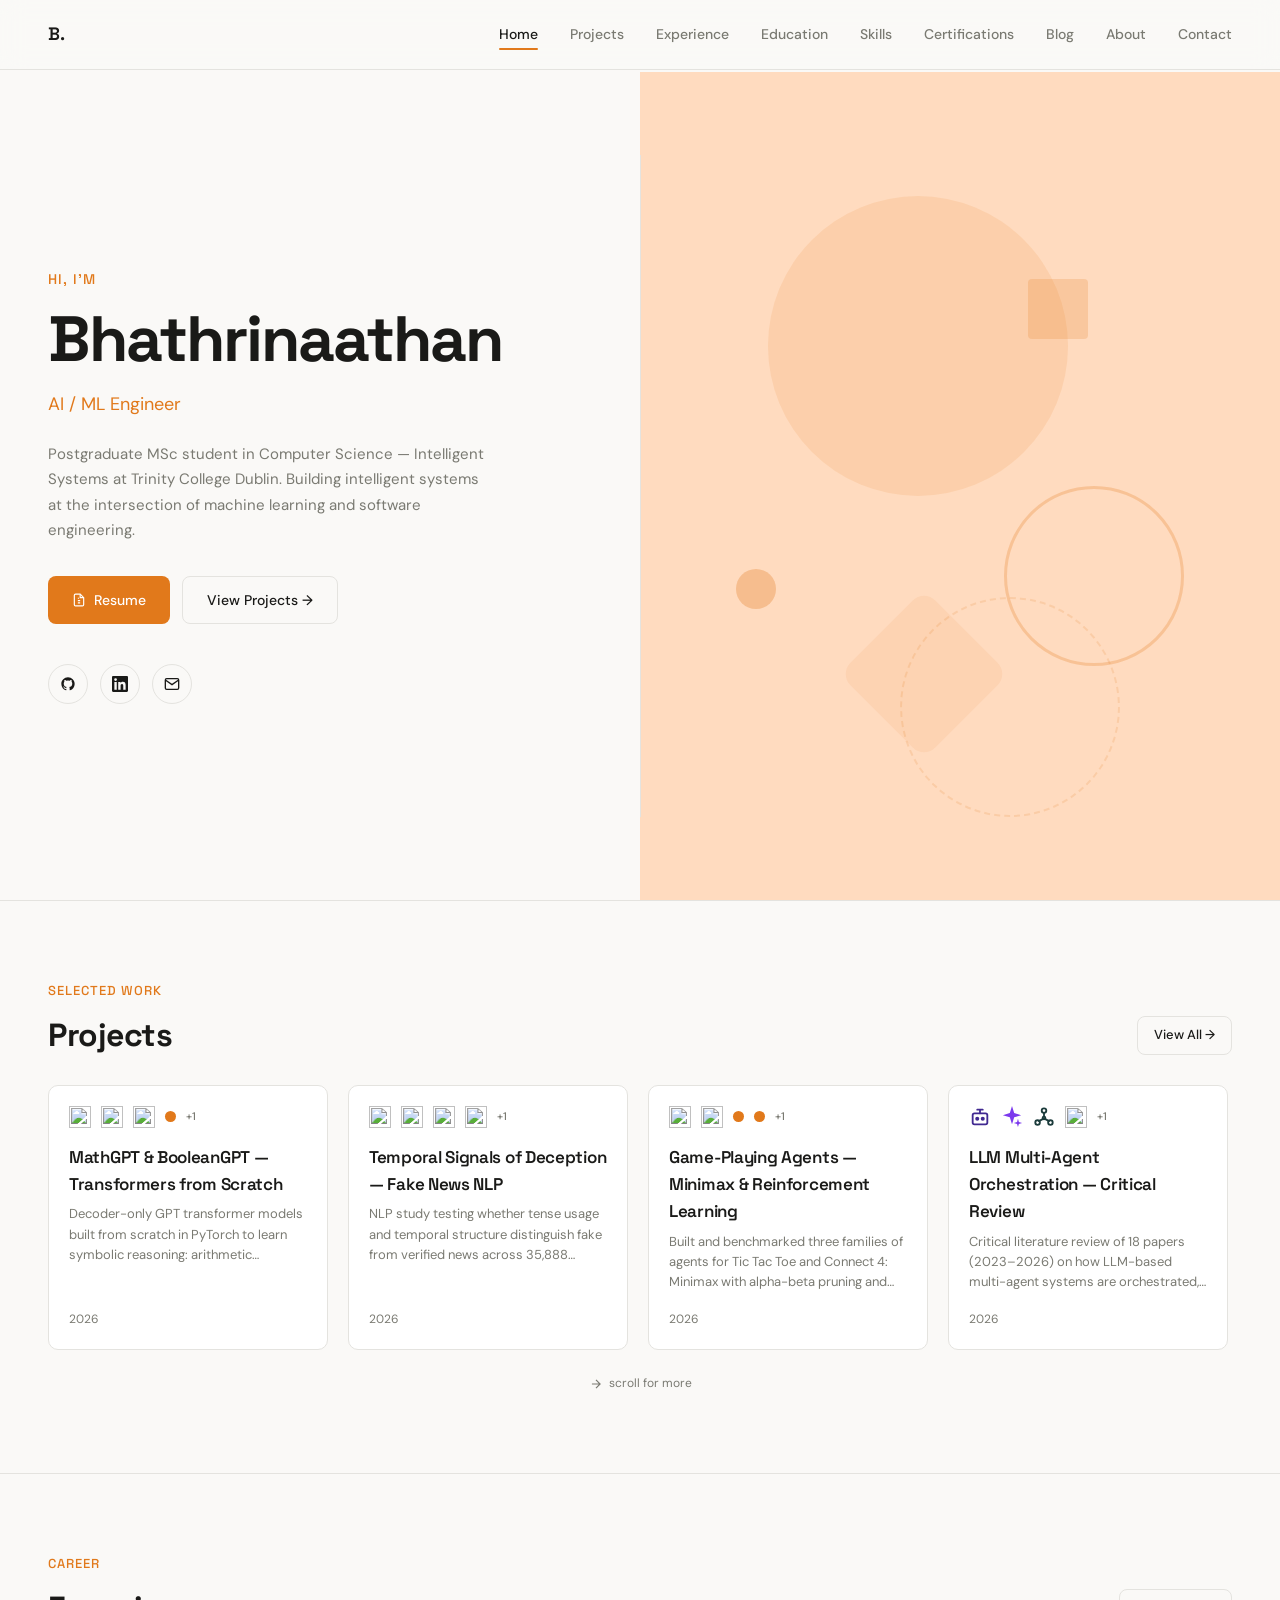
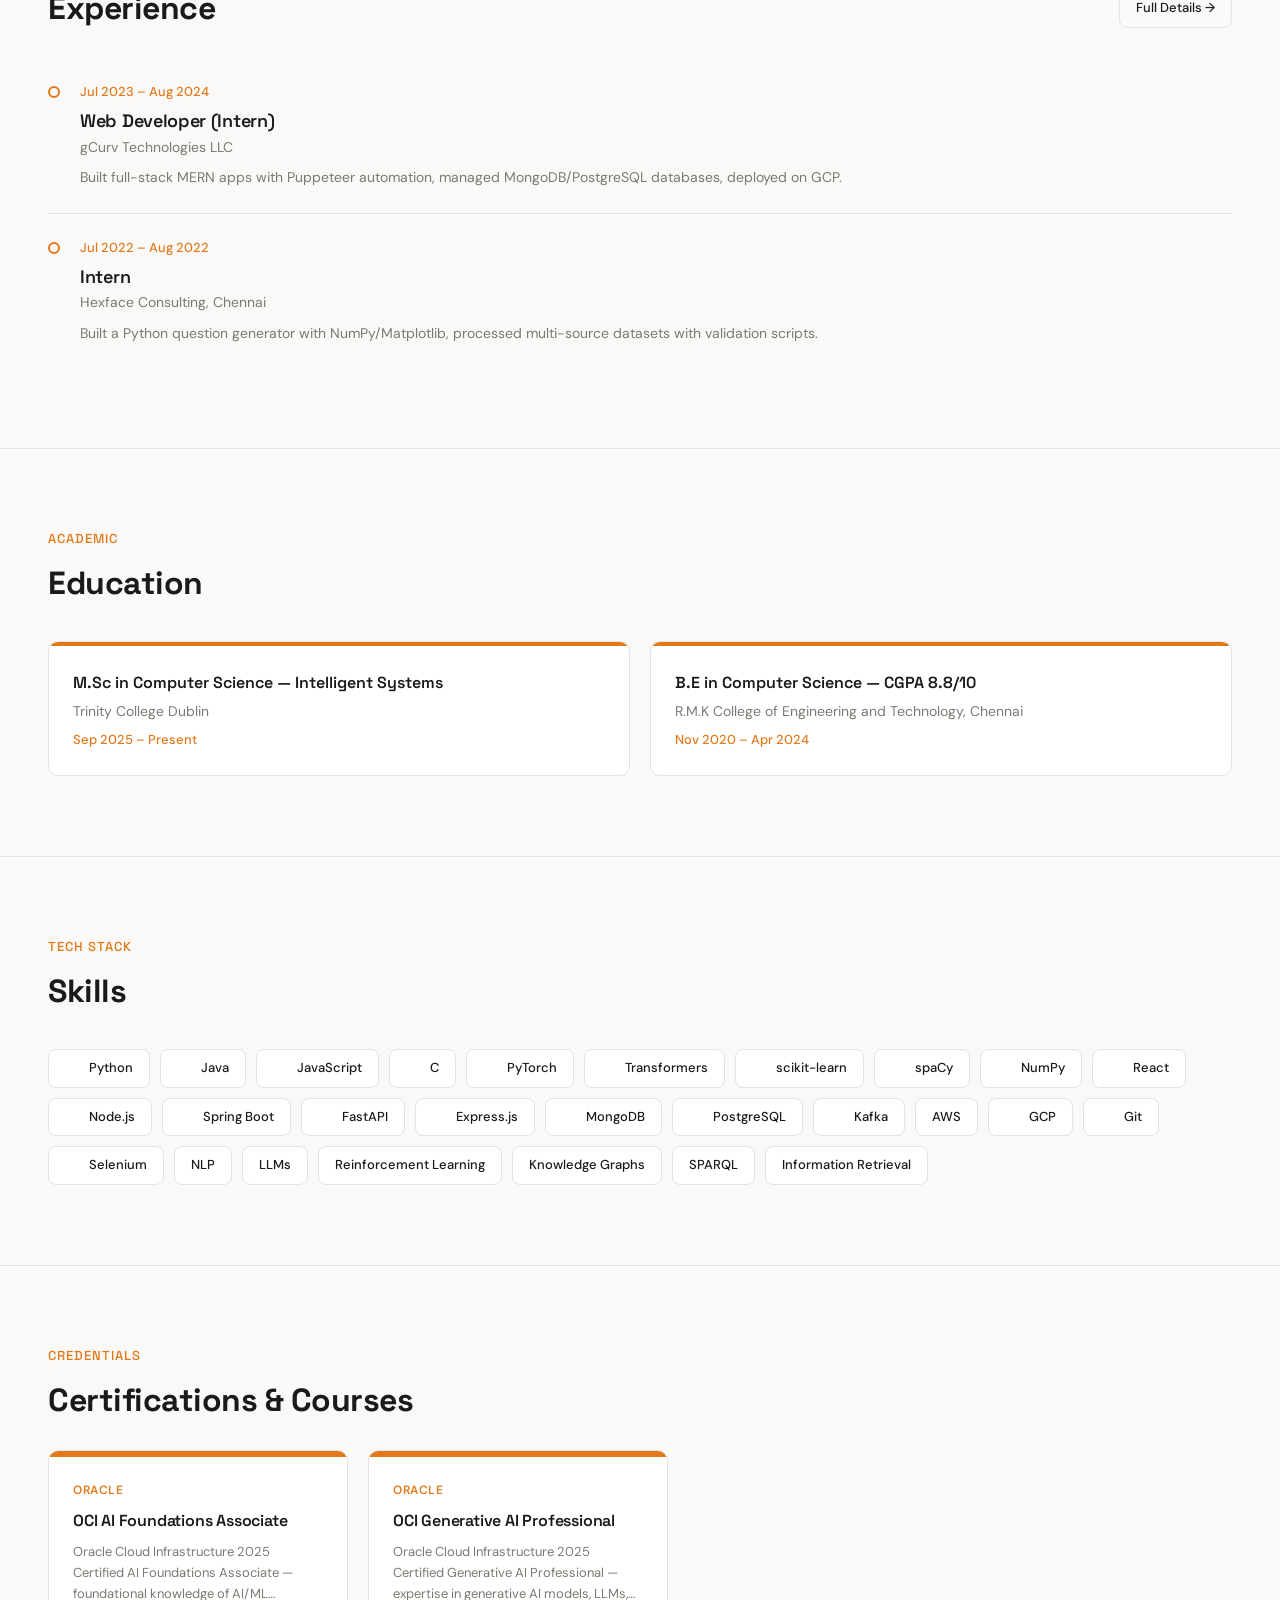
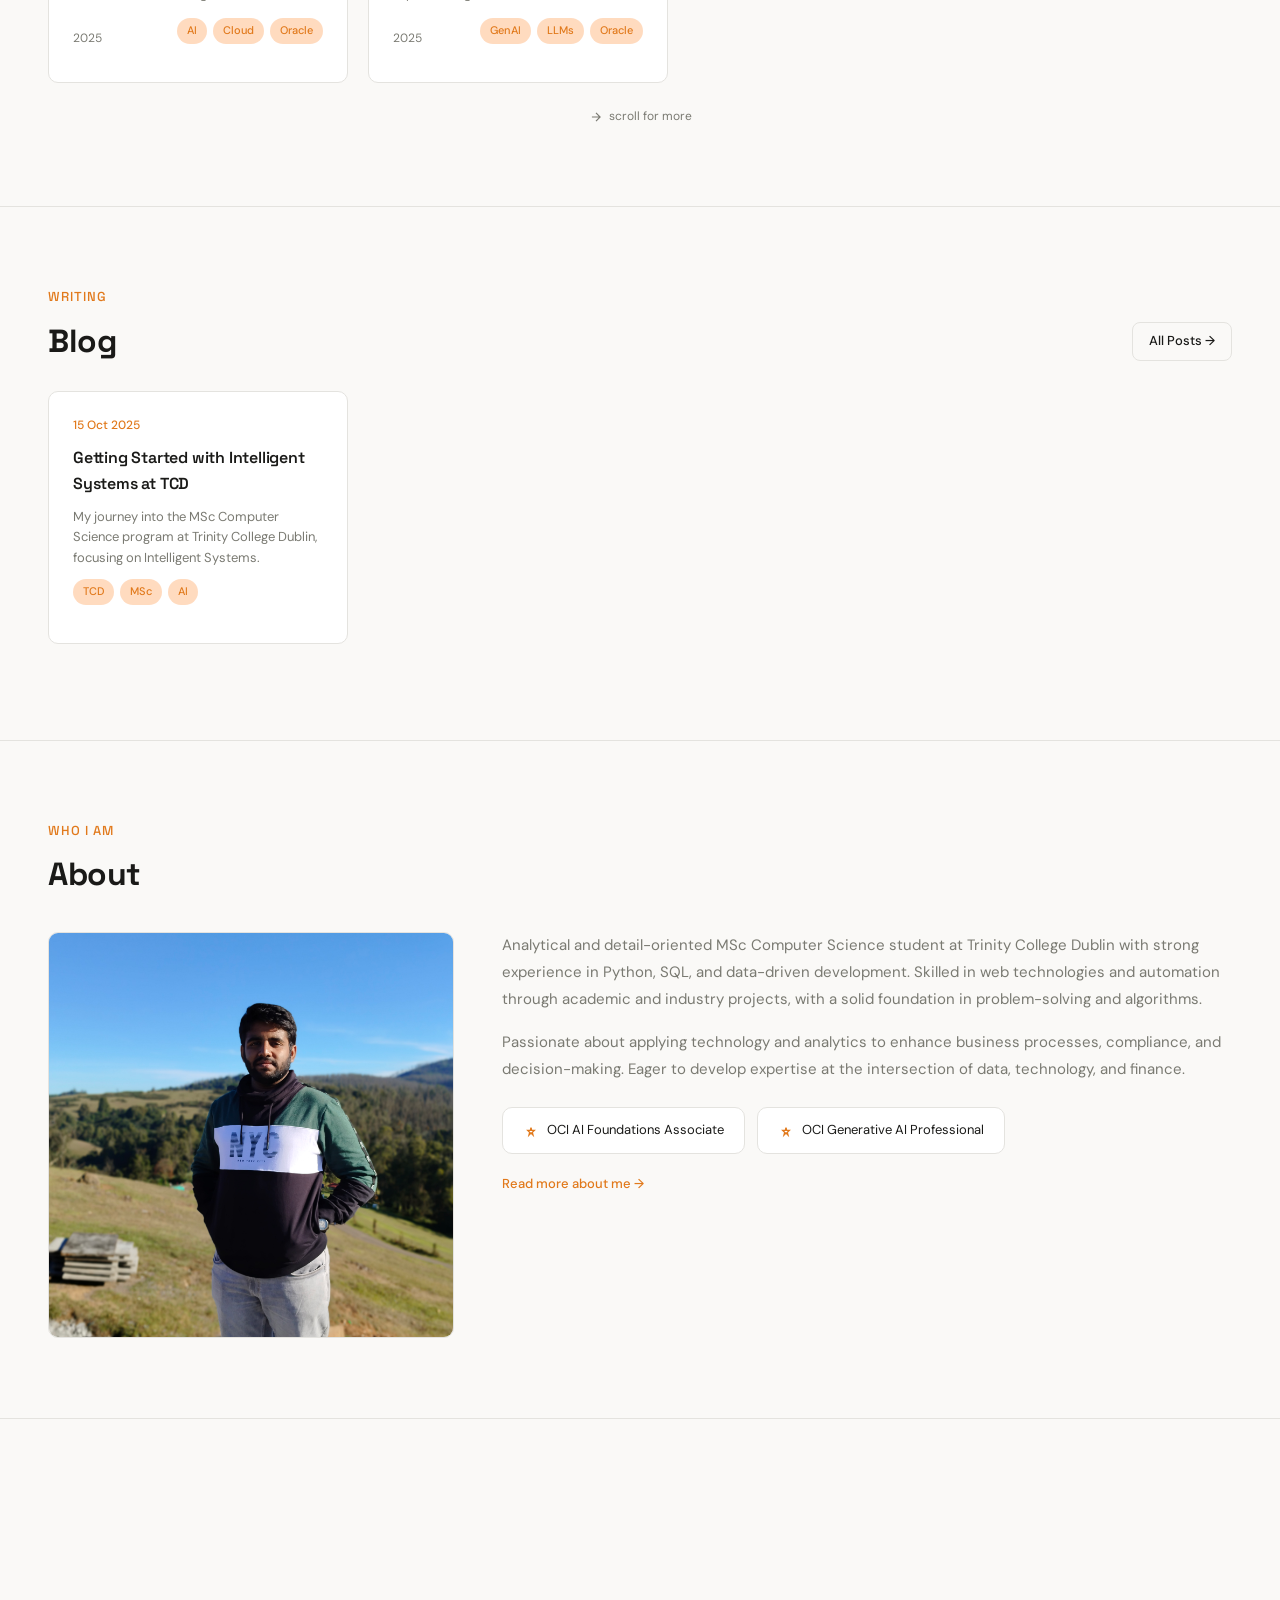
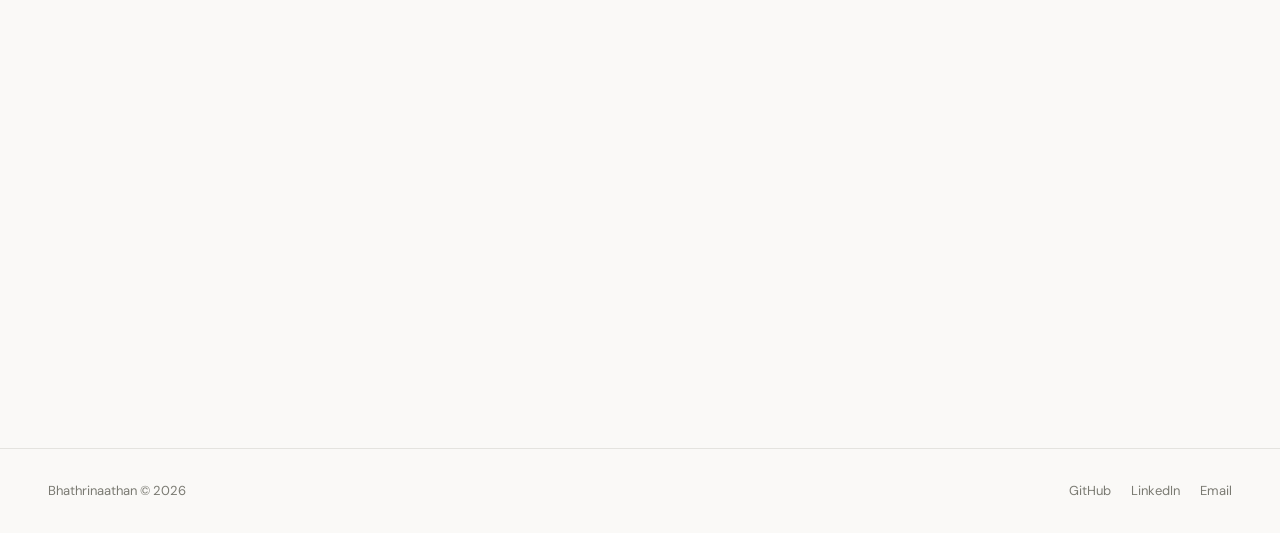
==== index.html @ cbe31a9e "Updated MailID" ====
<!DOCTYPE html>
<html lang="en">
<head>
<meta charset="UTF-8">
<meta name="viewport" content="width=device-width, initial-scale=1.0">
<title>Bhathrinaathan — Portfolio</title>
<meta name="description" content="Bhathrinaathan Muthuramalingam — MSc Computer Science (Intelligent Systems) at Trinity College Dublin. AI Engineer, Software Developer, and AI Enthusiast.">
<meta property="og:title" content="Bhathrinaathan — Portfolio">
<meta property="og:description" content="Bhathrinaathan Muthuramalingam — MSc Computer Science (Intelligent Systems) at Trinity College Dublin. AI Engineer, Software Developer, and AI Enthusiast.">
<meta property="og:type" content="website">
<meta name="twitter:card" content="summary">
<link rel="icon" type="image/svg+xml" href="data:image/svg+xml,%3Csvg xmlns='http://www.w3.org/2000/svg' viewBox='0 0 32 32'%3E%3Crect width='32' height='32' rx='8' fill='%23E89849'/%3E%3Ctext x='16' y='22' text-anchor='middle' font-family='system-ui,sans-serif' font-size='20' font-weight='700' fill='white'%3EB%3C/text%3E%3C/svg%3E">
<link rel="stylesheet" href="styles.css">
<script src="tech-icons.js"></script>
<style>
/* ── Hero split ── */
.hero {
  display: grid;
  grid-template-columns: 1fr 1fr;
  min-height: 100vh;
  padding-top: 72px;
}
.hero-left {
  display: flex; flex-direction: column; justify-content: center;
  padding: 80px 60px 80px 48px;
}
.hero-greeting {
  font-family: var(--font-heading);
  font-size: 14px; font-weight: 500;
  color: var(--accent); letter-spacing: 1px;
  text-transform: uppercase; margin-bottom: 16px;
}
.hero-name {
  font-family: var(--font-heading);
  font-size: clamp(48px, 5vw, 72px);
  font-weight: 700; line-height: 1.05;
  letter-spacing: -2px; color: var(--text);
  margin-bottom: 16px;
}
.hero-tagline-wrap {
  height: 28px; overflow: hidden; position: relative;
  margin-bottom: 24px;
}
.hero-tagline {
  font-size: 18px; font-weight: 400; color: var(--accent);
  position: absolute; left: 0;
  opacity: 0; transform: translateY(12px);
  transition: opacity 0.5s, transform 0.5s;
}
.hero-tagline.active {
  opacity: 1; transform: translateY(0);
}
.hero-tagline.exit {
  opacity: 0; transform: translateY(-12px);
}
.hero-bio {
  font-size: 15px; color: var(--text-muted); line-height: 1.7;
  max-width: 440px; margin-bottom: 32px;
}
.hero-buttons { display: flex; gap: 12px; }
.hero-social {
  display: flex; gap: 12px; margin-top: 40px;
}
.hero-social a {
  width: 40px; height: 40px; border-radius: 50%;
  border: 1.5px solid var(--border);
  display: flex; align-items: center; justify-content: center;
  transition: all 0.2s;
}
.hero-social a:hover {
  border-color: var(--accent); background: var(--accent-light);
}
.hero-social svg { width: 16px; height: 16px; }

/* ── Geometric illustration ── */
.hero-right {
  background: var(--accent-light);
  position: relative; overflow: hidden;
  display: flex; align-items: center; justify-content: center;
}
.geo-canvas {
  width: 100%; height: 100%; position: absolute; inset: 0;
}
.geo-shape {
  position: absolute; border-radius: 50%;
  opacity: 0.5;
  animation: float 8s ease-in-out infinite;
}
.geo-shape:nth-child(1) {
  width: 300px; height: 300px;
  background: var(--accent);
  opacity: 0.12; top: 15%; left: 20%;
  animation-delay: 0s;
}
.geo-shape:nth-child(2) {
  width: 180px; height: 180px;
  border: 3px solid var(--accent);
  background: none; opacity: 0.25;
  top: 50%; right: 15%;
  animation-delay: -2s;
}
.geo-shape:nth-child(3) {
  width: 120px; height: 120px;
  background: var(--accent);
  opacity: 0.08; bottom: 20%; left: 35%;
  border-radius: 16px;
  transform: rotate(45deg);
  animation-delay: -4s;
}
.geo-shape:nth-child(4) {
  width: 60px; height: 60px;
  background: var(--accent);
  opacity: 0.2; top: 25%; right: 30%;
  border-radius: 4px;
  animation-delay: -1s;
}
.geo-shape:nth-child(5) {
  width: 220px; height: 220px;
  border: 2px dashed var(--accent);
  background: none; opacity: 0.15;
  bottom: 10%; right: 25%;
  animation-delay: -3s;
}
.geo-shape:nth-child(6) {
  width: 40px; height: 40px;
  background: var(--accent);
  opacity: 0.3; top: 60%; left: 15%;
  border-radius: 50%;
  animation-delay: -5s;
}
@keyframes float {
  0%, 100% { transform: translateY(0) rotate(0deg); }
  50% { transform: translateY(-20px) rotate(5deg); }
}

/* ── Divider line between hero sections ── */
.hero-right::before {
  content: ''; position: absolute; left: 0; top: 10%; bottom: 10%;
  width: 1px; background: var(--border);
}

/* ── Projects section ── */
.projects-section { border-top: 1px solid var(--border); }
.projects-header {
  display: flex; justify-content: space-between; align-items: center;
  margin-bottom: 24px;
}
.scroll-hint {
  font-size: 12px; color: var(--text-muted);
  display: flex; align-items: center; gap: 6px;
}

/* ── Experience list ── */
.exp-list { display: flex; flex-direction: column; gap: 0; }
.exp-item {
  display: flex; gap: 20px; padding: 24px 0;
  border-bottom: 1px solid var(--border);
  position: relative;
}
.exp-item:last-child { border-bottom: none; }
.exp-dot {
  width: 12px; height: 12px; border-radius: 50%;
  border: 2.5px solid var(--accent); background: var(--bg);
  flex-shrink: 0; margin-top: 4px;
}
.exp-content { flex: 1; }
.exp-date { font-size: 13px; color: var(--accent); font-weight: 500; margin-bottom: 4px; }
.exp-role { font-family: var(--font-heading); font-size: 18px; font-weight: 600; letter-spacing: -0.3px; }
.exp-company { font-size: 14px; color: var(--text-muted); margin-bottom: 8px; }
.exp-summary { font-size: 14px; color: var(--text-muted); line-height: 1.6; }

/* ── Education cards ── */
.edu-cards { display: grid; grid-template-columns: repeat(auto-fit, minmax(300px, 1fr)); gap: 20px; }
.edu-card {
  background: var(--bg-card); border: 1px solid var(--border);
  border-radius: var(--radius); overflow: hidden;
  transition: transform 0.25s, box-shadow 0.25s;
}
.edu-card:hover {
  transform: translateY(-3px);
  box-shadow: 0 8px 24px rgba(0,0,0,0.05);
}
.edu-card-accent { height: 4px; background: var(--accent); }
.edu-card-body { padding: 24px; }
.edu-card-degree { font-family: var(--font-heading); font-size: 16px; font-weight: 600; margin-bottom: 4px; }
.edu-card-school { font-size: 14px; color: var(--text-muted); margin-bottom: 8px; }
.edu-card-date { font-size: 13px; color: var(--accent); font-weight: 500; }

/* ── Blog cards ── */
.blog-card {
  min-width: 300px; max-width: 300px;
  background: var(--bg-card);
  border: 1px solid var(--border);
  border-radius: var(--radius);
  padding: 24px;
  scroll-snap-align: start;
  transition: transform 0.25s, box-shadow 0.25s;
  display: flex; flex-direction: column; gap: 10px;
  text-decoration: none; color: inherit;
}
.blog-card:hover {
  transform: translateY(-4px);
  box-shadow: 0 12px 32px rgba(0,0,0,0.06);
}
.blog-card-date {
  font-size: 12px; color: var(--accent); font-weight: 500;
}
.blog-card-title {
  font-family: var(--font-heading);
  font-size: 16px; font-weight: 600; letter-spacing: -0.2px;
}
.blog-card-summary {
  font-size: 13px; color: var(--text-muted); line-height: 1.6;
  display: -webkit-box; -webkit-line-clamp: 3; -webkit-box-orient: vertical; overflow: hidden;
}

/* ── Certifications ── */
.cert-card {
  min-width: 300px; max-width: 300px;
  background: var(--bg-card);
  border: 1px solid var(--border);
  border-radius: var(--radius);
  overflow: hidden;
  scroll-snap-align: start;
  transition: transform 0.25s, box-shadow 0.25s;
}
.cert-card:hover {
  transform: translateY(-4px);
  box-shadow: 0 12px 32px rgba(0,0,0,0.06);
}
.cert-card-top {
  height: 6px; background: var(--accent);
}
.cert-card-body { padding: 24px; }
.cert-card-issuer {
  font-size: 12px; font-weight: 600; color: var(--accent);
  text-transform: uppercase; letter-spacing: 0.5px; margin-bottom: 8px;
}
.cert-card-title {
  font-family: var(--font-heading);
  font-size: 16px; font-weight: 600; margin-bottom: 8px;
  letter-spacing: -0.2px;
}
.cert-card-desc {
  font-size: 13px; color: var(--text-muted); line-height: 1.6;
  margin-bottom: 14px;
  display: -webkit-box; -webkit-line-clamp: 3; -webkit-box-orient: vertical; overflow: hidden;
}
.cert-card-footer {
  display: flex; justify-content: space-between; align-items: center;
}
.cert-card-date { font-size: 12px; color: var(--text-muted); }

/* ── Skills section ── */
.skills-section { border-top: 1px solid var(--border); }

@media (max-width: 900px) {
  .hero { grid-template-columns: 1fr; }
  .hero-right { min-height: 300px; }
  .hero-left { padding: 60px 24px; }
}
</style>
</head>
<body>

<!-- Nav -->
<nav class="nav">
  <a href="index.html" class="nav-logo">B.</a>
  <div class="nav-links">
    <a href="#hero" data-section="hero" class="active">Home</a>
    <a href="#projects" data-section="projects">Projects</a>
    <a href="#experience" data-section="experience">Experience</a>
    <a href="#education" data-section="education">Education</a>
    <a href="#skills" data-section="skills">Skills</a>
    <a href="#certifications" data-section="certifications">Certifications</a>
    <a href="#blog" data-section="blog">Blog</a>
    <a href="#about" data-section="about">About</a>
    <a href="#contact" data-section="contact">Contact</a>
  </div>
</nav>

<!-- Hero -->
<section class="hero" id="hero">
  <div class="hero-left">
    <div class="hero-greeting fade-up">Hi, I'm</div>
    <h1 class="hero-name fade-up">Bhathrinaathan</h1>
    <div class="hero-tagline-wrap fade-up">
      <span class="hero-tagline active">AI / ML Engineer</span>
      <span class="hero-tagline">Intelligent Systems Researcher</span>
      <span class="hero-tagline">Full-Stack Developer</span>
      <span class="hero-tagline">MSc Student @ TCD</span>
      <span class="hero-tagline">Code · Coffee · Curiosity</span>
      <span class="hero-tagline">From data to decisions</span>
      <span class="hero-tagline">Building smarter software</span>
    </div>
    <p class="hero-bio fade-up">
      Postgraduate MSc student in Computer Science — Intelligent Systems at Trinity College Dublin.
      Building intelligent systems at the intersection of machine learning and software engineering.
    </p>
    <div class="hero-buttons fade-up">
      <!--  Google Drive resume  -->
      <a href="https://drive.google.com/file/d/1BozSdoSjn7f3iQ7NVJr0wgcJo_wUBNPD/view?usp=sharing" target="_blank" rel="noopener" class="btn btn-primary">
        <svg width="14" height="14" fill="none" stroke="currentColor" stroke-width="2" viewBox="0 0 24 24"><path d="M14 2H6a2 2 0 00-2 2v16a2 2 0 002 2h12a2 2 0 002-2V8z"/><path d="M14 2v6h6"/><path d="M10 13h4M10 17h4M10 9h2"/></svg>
        Resume
      </a>
      <a href="#projects" class="btn btn-secondary" onclick="event.preventDefault();window.scrollTo({top:document.getElementById('projects').offsetTop-80,behavior:'smooth'})">View Projects →</a>
    </div>
    <div class="hero-social fade-up">
      <a href="https://github.com/Bhathrinaathan" target="_blank" aria-label="GitHub"><svg viewBox="0 0 24 24" fill="currentColor"><path d="M12 2C6.477 2 2 6.477 2 12c0 4.42 2.865 8.17 6.839 9.49.5.092.682-.217.682-.482 0-.237-.009-.866-.013-1.7-2.782.604-3.369-1.34-3.369-1.34-.454-1.156-1.11-1.464-1.11-1.464-.908-.62.069-.607.069-.607 1.003.07 1.531 1.03 1.531 1.03.892 1.529 2.341 1.087 2.91.831.092-.646.35-1.086.636-1.337-2.22-.252-4.555-1.11-4.555-4.943 0-1.091.39-1.984 1.029-2.683-.103-.253-.446-1.27.098-2.647 0 0 .84-.269 2.75 1.025A9.578 9.578 0 0112 6.836a9.59 9.59 0 012.504.337c1.909-1.294 2.747-1.025 2.747-1.025.546 1.377.203 2.394.1 2.647.64.699 1.028 1.592 1.028 2.683 0 3.842-2.339 4.687-4.566 4.935.359.309.678.919.678 1.852 0 1.336-.012 2.415-.012 2.743 0 .267.18.578.688.48C19.138 20.167 22 16.418 22 12c0-5.523-4.477-10-10-10z"/></svg></a>
      <a href="https://linkedin.com/in/bhathrinaathan-muthuramalingam" target="_blank" aria-label="LinkedIn"><svg viewBox="0 0 24 24" fill="currentColor"><path d="M20.447 20.452h-3.554v-5.569c0-1.328-.027-3.037-1.852-3.037-1.853 0-2.136 1.445-2.136 2.939v5.667H9.351V9h3.414v1.561h.046c.477-.9 1.637-1.85 3.37-1.85 3.601 0 4.267 2.37 4.267 5.455v6.286zM5.337 7.433a2.062 2.062 0 01-2.063-2.065 2.064 2.064 0 112.063 2.065zm1.782 13.019H3.555V9h3.564v11.452zM22.225 0H1.771C.792 0 0 .774 0 1.729v20.542C0 23.227.792 24 1.771 24h20.451C23.2 24 24 23.227 24 22.271V1.729C24 .774 23.2 0 22.222 0h.003z"/></svg></a>
      <a href="mailto:bhathrinaathan@gmail.com" aria-label="Email"><svg viewBox="0 0 24 24" fill="none" stroke="currentColor" stroke-width="2"><rect x="2" y="4" width="20" height="16" rx="2"/><path d="M22 6l-10 7L2 6"/></svg></a>
    </div>
  </div>
  <div class="hero-right">
    <div class="geo-canvas">
      <div class="geo-shape"></div>
      <div class="geo-shape"></div>
      <div class="geo-shape"></div>
      <div class="geo-shape"></div>
      <div class="geo-shape"></div>
      <div class="geo-shape"></div>
    </div>
  </div>
</section>

<!-- Projects -->
<section class="section projects-section" id="projects">
  <div class="section-label fade-up">Selected Work</div>
  <div class="projects-header">
    <h2 class="section-title fade-up" style="margin-bottom:0">Projects</h2>
    <a href="projects.html" class="btn btn-secondary fade-up" style="font-size:13px;padding:8px 16px">View All →</a>
  </div>
  <div class="projects-scroll fade-up" id="projectsContainer"></div>
  <div class="scroll-hint fade-up" style="margin-top:8px;justify-content:center">
    <svg width="14" height="14" fill="none" stroke="currentColor" stroke-width="2" viewBox="0 0 24 24"><path d="M5 12h14M12 5l7 7-7 7"/></svg>
    scroll for more
  </div>
</section>

<!-- Experience -->
<section class="section" id="experience" style="border-top:1px solid var(--border)">
  <div class="section-label fade-up">Career</div>
  <div class="projects-header">
    <h2 class="section-title fade-up" style="margin-bottom:0">Experience</h2>
    <a href="experience.html" class="btn btn-secondary fade-up" style="font-size:13px;padding:8px 16px">Full Details →</a>
  </div>
  <div class="exp-list fade-up">
    <div class="exp-item">
      <div class="exp-dot"></div>
      <div class="exp-content">
        <div class="exp-date">Jul 2023 – Aug 2024</div>
        <div class="exp-role">Web Developer (Intern)</div>
        <div class="exp-company">gCurv Technologies LLC</div>
        <div class="exp-summary">Built full-stack MERN apps with Puppeteer automation, managed MongoDB/PostgreSQL databases, deployed on GCP.</div>
      </div>
    </div>
    <div class="exp-item">
      <div class="exp-dot"></div>
      <div class="exp-content">
        <div class="exp-date">Jul 2022 – Aug 2022</div>
        <div class="exp-role">Intern</div>
        <div class="exp-company">Hexface Consulting, Chennai</div>
        <div class="exp-summary">Built a Python question generator with NumPy/Matplotlib, processed multi-source datasets with validation scripts.</div>
      </div>
    </div>
  </div>
</section>

<!-- Education -->
<section class="section" id="education" style="border-top:1px solid var(--border)">
  <div class="section-label fade-up">Academic</div>
  <h2 class="section-title fade-up">Education</h2>
  <div class="edu-cards fade-up">
    <div class="edu-card">
      <div class="edu-card-accent"></div>
      <div class="edu-card-body">
        <div class="edu-card-degree">M.Sc in Computer Science — Intelligent Systems</div>
        <div class="edu-card-school">Trinity College Dublin</div>
        <div class="edu-card-date">Sep 2025 – Present</div>
      </div>
    </div>
    <div class="edu-card">
      <div class="edu-card-accent"></div>
      <div class="edu-card-body">
        <div class="edu-card-degree">B.E in Computer Science — CGPA 8.8/10</div>
        <div class="edu-card-school">R.M.K College of Engineering and Technology, Chennai</div>
        <div class="edu-card-date">Nov 2020 – Apr 2024</div>
      </div>
    </div>
  </div>
</section>

<!-- Skills -->
<section class="section skills-section" id="skills">
  <div class="section-label fade-up">Tech Stack</div>
  <h2 class="section-title fade-up">Skills</h2>
  <div class="skills-grid fade-up">
    <div class="skill-chip"><img src="https://cdn.simpleicons.org/python/3776AB" alt="">Python</div>
    <div class="skill-chip"><img src="https://cdn.simpleicons.org/openjdk/007396" alt="">Java</div>
    <div class="skill-chip"><img src="https://cdn.simpleicons.org/javascript/F7DF1E" alt="">JavaScript</div>
    <div class="skill-chip"><img src="https://cdn.simpleicons.org/c/A8B9CC" alt="">C</div>
    <div class="skill-chip"><img src="https://cdn.simpleicons.org/pytorch/EE4C2C" alt="">PyTorch</div>
    <div class="skill-chip"><img src="https://cdn.simpleicons.org/huggingface/FFD21E" alt="">Transformers</div>
    <div class="skill-chip"><img src="https://cdn.simpleicons.org/scikitlearn/F7931E" alt="">scikit-learn</div>
    <div class="skill-chip"><img src="https://cdn.simpleicons.org/spacy/09A3D5" alt="">spaCy</div>
    <div class="skill-chip"><img src="https://cdn.simpleicons.org/numpy/013243" alt="">NumPy</div>
    <div class="skill-chip"><img src="https://cdn.simpleicons.org/react/61DAFB" alt="">React</div>
    <div class="skill-chip"><img src="https://cdn.simpleicons.org/nodedotjs/339933" alt="">Node.js</div>
    <div class="skill-chip"><img src="https://cdn.simpleicons.org/springboot/6DB33F" alt="">Spring Boot</div>
    <div class="skill-chip"><img src="https://cdn.simpleicons.org/fastapi/009688" alt="">FastAPI</div>
    <div class="skill-chip"><img src="https://cdn.simpleicons.org/express/000000" alt="">Express.js</div>
    <div class="skill-chip"><img src="https://cdn.simpleicons.org/mongodb/47A248" alt="">MongoDB</div>
    <div class="skill-chip"><img src="https://cdn.simpleicons.org/postgresql/4169E1" alt="">PostgreSQL</div>
    <div class="skill-chip"><img src="https://cdn.simpleicons.org/apachekafka/231F20" alt="">Kafka</div>
    <div class="skill-chip">AWS</div>
    <div class="skill-chip"><img src="https://cdn.simpleicons.org/googlecloud/4285F4" alt="">GCP</div>
    <div class="skill-chip"><img src="https://cdn.simpleicons.org/git/F05032" alt="">Git</div>
    <div class="skill-chip"><img src="https://cdn.simpleicons.org/selenium/43B02A" alt="">Selenium</div>
    <div class="skill-chip">NLP</div>
    <div class="skill-chip">LLMs</div>
    <div class="skill-chip">Reinforcement Learning</div>
    <div class="skill-chip">Knowledge Graphs</div>
    <div class="skill-chip">SPARQL</div>
    <div class="skill-chip">Information Retrieval</div>
  </div>
</section>

<!-- Certifications & Courses -->
<section class="section" id="certifications" style="border-top:1px solid var(--border)">
  <div class="section-label fade-up">Credentials</div>
  <div class="projects-header">
    <h2 class="section-title fade-up" style="margin-bottom:0">Certifications & Courses</h2>
  </div>
  <div class="projects-scroll fade-up" id="certsContainer"></div>
  <div class="scroll-hint fade-up" style="margin-top:8px;justify-content:center">
    <svg width="14" height="14" fill="none" stroke="currentColor" stroke-width="2" viewBox="0 0 24 24"><path d="M5 12h14M12 5l7 7-7 7"/></svg>
    scroll for more
  </div>
</section>

<!-- Blog -->
<section class="section" id="blog" style="border-top:1px solid var(--border)">
  <div class="section-label fade-up">Writing</div>
  <div class="projects-header">
    <h2 class="section-title fade-up" style="margin-bottom:0">Blog</h2>
    <a href="blog.html" class="btn btn-secondary fade-up" style="font-size:13px;padding:8px 16px">All Posts →</a>
  </div>
  <div class="projects-scroll fade-up" id="blogContainer"></div>
  <div id="blogEmpty" class="fade-up" style="display:none;text-align:center;padding:40px 24px;color:var(--text-muted);font-size:14px">No blog posts yet — check back soon.</div>
</section>

<!-- About -->
<section class="section" id="about" style="border-top:1px solid var(--border)">
  <div class="section-label fade-up">Who I Am</div>
  <h2 class="section-title fade-up">About</h2>
  <div style="display:grid;grid-template-columns:1fr 1.8fr;gap:48px;align-items:start">
    <div class="fade-up" style="width:100%;aspect-ratio:1;background:var(--accent-light);border-radius:var(--radius);border:1px solid var(--border);overflow:hidden"><img src="assets/profile.jpg" alt="Bhathrinaathan" style="width:100%;height:100%;object-fit:cover;display:block"></div>
    <div class="fade-up">
      <p style="font-size:15px;color:var(--text-muted);line-height:1.8;margin-bottom:16px">
        Analytical and detail-oriented MSc Computer Science student at Trinity College Dublin with strong experience in Python, SQL, and data-driven development. Skilled in web technologies and automation through academic and industry projects, with a solid foundation in problem-solving and algorithms.
      </p>
      <p style="font-size:15px;color:var(--text-muted);line-height:1.8;margin-bottom:24px">
        Passionate about applying technology and analytics to enhance business processes, compliance, and decision-making. Eager to develop expertise at the intersection of data, technology, and finance.
      </p>
      <div style="display:flex;gap:12px;flex-wrap:wrap">
        <div style="padding:12px 20px;background:var(--bg-card);border:1px solid var(--border);border-radius:var(--radius);font-size:13px;display:flex;align-items:center;gap:8px">
          <svg width="16" height="16" fill="none" stroke="var(--accent)" stroke-width="2" viewBox="0 0 24 24"><path d="M12 15l-3 3 1-4-3-3h4L12 7l1 4h4l-3 3 1 4z"/></svg>
          OCI AI Foundations Associate
        </div>
        <div style="padding:12px 20px;background:var(--bg-card);border:1px solid var(--border);border-radius:var(--radius);font-size:13px;display:flex;align-items:center;gap:8px">
          <svg width="16" height="16" fill="none" stroke="var(--accent)" stroke-width="2" viewBox="0 0 24 24"><path d="M12 15l-3 3 1-4-3-3h4L12 7l1 4h4l-3 3 1 4z"/></svg>
          OCI Generative AI Professional
        </div>
      </div>
      <a href="about.html" style="display:inline-block;margin-top:20px;font-size:13px;color:var(--accent);font-weight:500">Read more about me →</a>
    </div>
  </div>
</section>

<!-- Contact -->
<section class="section" id="contact" style="border-top:1px solid var(--border)">
  <div class="section-label fade-up">Get in Touch</div>
  <h2 class="section-title fade-up">Contact</h2>
  <div style="display:grid;grid-template-columns:1fr 1fr;gap:48px;align-items:start">
    <div class="fade-up" style="display:flex;flex-direction:column;gap:16px">
      <a href="mailto:bhathrinaathan@gmail.com" style="display:flex;align-items:center;gap:14px;padding:16px 20px;background:var(--bg-card);border:1px solid var(--border);border-radius:var(--radius);transition:all 0.2s;font-size:14px" onmouseover="this.style.borderColor='var(--accent)'" onmouseout="this.style.borderColor='var(--border)'">
        <div style="width:40px;height:40px;border-radius:10px;background:var(--accent-light);display:flex;align-items:center;justify-content:center;flex-shrink:0"><svg width="18" height="18" fill="none" stroke="var(--accent)" stroke-width="2" viewBox="0 0 24 24"><rect x="2" y="4" width="20" height="16" rx="2"/><path d="M22 6l-10 7L2 6"/></svg></div>
        <div><div style="font-size:12px;color:var(--text-muted)">Email</div><div style="font-family:var(--font-heading);font-weight:500">bhathrinaathan@gmail.com</div></div>
      </a>
      <a href="https://github.com/Bhathrinaathan" target="_blank" style="display:flex;align-items:center;gap:14px;padding:16px 20px;background:var(--bg-card);border:1px solid var(--border);border-radius:var(--radius);transition:all 0.2s;font-size:14px" onmouseover="this.style.borderColor='var(--accent)'" onmouseout="this.style.borderColor='var(--border)'">
        <div style="width:40px;height:40px;border-radius:10px;background:var(--accent-light);display:flex;align-items:center;justify-content:center;flex-shrink:0"><svg width="18" height="18" fill="var(--accent)" viewBox="0 0 24 24"><path d="M12 2C6.477 2 2 6.477 2 12c0 4.42 2.865 8.17 6.839 9.49.5.092.682-.217.682-.482 0-.237-.009-.866-.013-1.7-2.782.604-3.369-1.34-3.369-1.34-.454-1.156-1.11-1.464-1.11-1.464-.908-.62.069-.607.069-.607 1.003.07 1.531 1.03 1.531 1.03.892 1.529 2.341 1.087 2.91.831.092-.646.35-1.086.636-1.337-2.22-.252-4.555-1.11-4.555-4.943 0-1.091.39-1.984 1.029-2.683-.103-.253-.446-1.27.098-2.647 0 0 .84-.269 2.75 1.025A9.578 9.578 0 0112 6.836a9.59 9.59 0 012.504.337c1.909-1.294 2.747-1.025 2.747-1.025.546 1.377.203 2.394.1 2.647.64.699 1.028 1.592 1.028 2.683 0 3.842-2.339 4.687-4.566 4.935.359.309.678.919.678 1.852 0 1.336-.012 2.415-.012 2.743 0 .267.18.578.688.48C19.138 20.167 22 16.418 22 12c0-5.523-4.477-10-10-10z"/></svg></div>
        <div><div style="font-size:12px;color:var(--text-muted)">GitHub</div><div style="font-family:var(--font-heading);font-weight:500">Bhathrinaathan</div></div>
      </a>
      <a href="https://linkedin.com/in/bhathrinaathan-muthuramalingam" target="_blank" style="display:flex;align-items:center;gap:14px;padding:16px 20px;background:var(--bg-card);border:1px solid var(--border);border-radius:var(--radius);transition:all 0.2s;font-size:14px" onmouseover="this.style.borderColor='var(--accent)'" onmouseout="this.style.borderColor='var(--border)'">
        <div style="width:40px;height:40px;border-radius:10px;background:var(--accent-light);display:flex;align-items:center;justify-content:center;flex-shrink:0"><svg width="18" height="18" fill="var(--accent)" viewBox="0 0 24 24"><path d="M20.447 20.452h-3.554v-5.569c0-1.328-.027-3.037-1.852-3.037-1.853 0-2.136 1.445-2.136 2.939v5.667H9.351V9h3.414v1.561h.046c.477-.9 1.637-1.85 3.37-1.85 3.601 0 4.267 2.37 4.267 5.455v6.286zM5.337 7.433a2.062 2.062 0 01-2.063-2.065 2.064 2.064 0 112.063 2.065zm1.782 13.019H3.555V9h3.564v11.452zM22.225 0H1.771C.792 0 0 .774 0 1.729v20.542C0 23.227.792 24 1.771 24h20.451C23.2 24 24 23.227 24 22.271V1.729C24 .774 23.2 0 22.222 0h.003z"/></svg></div>
        <div><div style="font-size:12px;color:var(--text-muted)">LinkedIn</div><div style="font-family:var(--font-heading);font-weight:500">bhathrinaathan-muthuramalingam</div></div>
      </a>
      <div style="font-size:13px;color:var(--text-muted);margin-top:4px;display:flex;align-items:center;gap:6px">
        <svg width="14" height="14" fill="none" stroke="currentColor" stroke-width="2" viewBox="0 0 24 24"><path d="M21 10c0 7-9 13-9 13s-9-6-9-13a9 9 0 0118 0z"/><circle cx="12" cy="10" r="3"/></svg>
        Dublin, Ireland
      </div>
    </div>
    <form class="contact-form fade-up" onsubmit="event.preventDefault();this.querySelector('button').textContent='Sent!';setTimeout(()=>this.querySelector('button').textContent='Send Message',2000)" style="display:flex;flex-direction:column;gap:16px">
      <label style="font-size:13px;font-weight:500;color:var(--text-muted);display:flex;flex-direction:column;gap:6px">Name <input type="text" placeholder="Your name" required style="padding:12px 16px;border:1.5px solid var(--border);border-radius:8px;font-family:var(--font-body);font-size:14px;color:var(--text);background:var(--bg-card);outline:none"></label>
      <label style="font-size:13px;font-weight:500;color:var(--text-muted);display:flex;flex-direction:column;gap:6px">Email <input type="email" placeholder="you@example.com" required style="padding:12px 16px;border:1.5px solid var(--border);border-radius:8px;font-family:var(--font-body);font-size:14px;color:var(--text);background:var(--bg-card);outline:none"></label>
      <label style="font-size:13px;font-weight:500;color:var(--text-muted);display:flex;flex-direction:column;gap:6px">Message <textarea rows="4" placeholder="What's on your mind?" required style="padding:12px 16px;border:1.5px solid var(--border);border-radius:8px;font-family:var(--font-body);font-size:14px;color:var(--text);background:var(--bg-card);outline:none;resize:vertical"></textarea></label>
      <button type="submit" class="btn btn-primary" style="align-self:flex-start">Send Message</button>
    </form>
  </div>
</section>

<!-- Footer -->
<footer class="footer">
  <span>Bhathrinaathan © 2026</span>
  <div class="footer-links">
    <a href="https://github.com/Bhathrinaathan" target="_blank">GitHub</a>
    <a href="https://linkedin.com/in/bhathrinaathan-muthuramalingam" target="_blank">LinkedIn</a>
    <a href="mailto:bhathrinaathan@gmail.com">Email</a>
  </div>
</footer>

<script>
/* ── Tagline rotation ── */
(function() {
  const taglines = document.querySelectorAll('.hero-tagline');
  let current = 0;
  setInterval(() => {
    taglines[current].classList.remove('active');
    taglines[current].classList.add('exit');
    setTimeout(() => taglines[current].classList.remove('exit'), 500);
    current = (current + 1) % taglines.length;
    taglines[current].classList.add('active');
  }, 3000);
})();

/* ── Load blogs from JSON ── */
fetch('blogs.json')
  .then(r => r.json())
  .then(posts => {
    const container = document.getElementById('blogContainer');
    const empty = document.getElementById('blogEmpty');
    if (!posts.length) { empty.style.display = 'block'; container.style.display = 'none'; return; }
    posts.forEach(p => {
      const card = document.createElement('a');
      card.href = p.link || '#';
      card.className = 'blog-card';
      const d = new Date(p.date);
      const dateStr = d.toLocaleDateString('en-GB', {day:'numeric',month:'short',year:'numeric'});
      card.innerHTML = `
        <div class="blog-card-date">${dateStr}</div>
        <div class="blog-card-title">${p.title}</div>
        <div class="blog-card-summary">${p.summary}</div>
        <div class="project-card-tags">${p.tags.map(t => `<span class="tag">${t}</span>`).join('')}</div>
      `;
      container.appendChild(card);
    });
  });

/* ── Load certifications from JSON ── */
fetch('certifications.json')
  .then(r => r.json())
  .then(certs => {
    const container = document.getElementById('certsContainer');
    certs.forEach(c => {
      const card = document.createElement('div');
      card.className = 'cert-card';
      card.innerHTML = `
        <div class="cert-card-top"></div>
        <div class="cert-card-body">
          <div class="cert-card-issuer">${c.issuer}</div>
          <div class="cert-card-title">${c.title}</div>
          <div class="cert-card-desc">${c.description}</div>
          <div class="cert-card-footer">
            <div class="cert-card-date">${c.date}</div>
            <div class="project-card-tags">
              ${c.tags.map(t => `<span class="tag">${t}</span>`).join('')}
            </div>
          </div>
        </div>
      `;
      container.appendChild(card);
    });
  });

/* ── Load projects from JSON ── */
fetch('projects.json')
  .then(r => r.json())
  .then(projects => {
    const container = document.getElementById('projectsContainer');
    const ghIcon = `<svg viewBox="0 0 24 24"><path d="M12 2C6.477 2 2 6.477 2 12c0 4.42 2.865 8.17 6.839 9.49.5.092.682-.217.682-.482 0-.237-.009-.866-.013-1.7-2.782.604-3.369-1.34-3.369-1.34-.454-1.156-1.11-1.464-1.11-1.464-.908-.62.069-.607.069-.607 1.003.07 1.531 1.03 1.531 1.03.892 1.529 2.341 1.087 2.91.831.092-.646.35-1.086.636-1.337-2.22-.252-4.555-1.11-4.555-4.943 0-1.091.39-1.984 1.029-2.683-.103-.253-.446-1.27.098-2.647 0 0 .84-.269 2.75 1.025A9.578 9.578 0 0112 6.836a9.59 9.59 0 012.504.337c1.909-1.294 2.747-1.025 2.747-1.025.546 1.377.203 2.394.1 2.647.64.699 1.028 1.592 1.028 2.683 0 3.842-2.339 4.687-4.566 4.935.359.309.678.919.678 1.852 0 1.336-.012 2.415-.012 2.743 0 .267.18.578.688.48C19.138 20.167 22 16.418 22 12c0-5.523-4.477-10-10-10z"/></svg>`;
    projects.forEach(p => {
      const card = document.createElement('div');
      card.className = 'project-card';
      const hasGithub = p.github && p.github !== '#';
      card.innerHTML = `
        <div class="project-card-tech">
          ${p.tags.slice(0, 4).map(t => window.techIcon.html(t, 22)).join('')}
          ${p.tags.length > 4 ? `<span class="project-card-tech-more">+${p.tags.length - 4}</span>` : ''}
        </div>
        <div class="project-card-body">
          <div class="project-card-title">${p.title}</div>
          <div class="project-card-desc">${p.description}</div>
          <div class="project-card-footer">
            <span class="project-card-date">${p.date || ''}</span>
            ${hasGithub ? `<a href="${p.github}" target="_blank" rel="noopener" class="btn-github">${ghIcon} GitHub</a>` : ''}
          </div>
        </div>
      `;
      container.appendChild(card);
    });
  });

/* ── Scroll fade-in ── */
const observer = new IntersectionObserver((entries) => {
  entries.forEach(e => {
    if (e.isIntersecting) {
      e.target.classList.add('visible');
      observer.unobserve(e.target);
    }
  });
}, { threshold: 0.15 });
document.querySelectorAll('.fade-up').forEach(el => observer.observe(el));

/* ── Scroll spy for nav ── */
(function() {
  const sections = document.querySelectorAll('section[id]');
  const navLinks = document.querySelectorAll('.nav-links a[data-section]');

  function updateNav() {
    let current = 'hero';
    const scrollY = window.scrollY + 120;

    sections.forEach(section => {
      if (scrollY >= section.offsetTop) {
        current = section.id;
      }
    });

    navLinks.forEach(link => {
      link.classList.toggle('active', link.dataset.section === current);
    });
  }

  window.addEventListener('scroll', updateNav, { passive: true });
  updateNav();

  // Smooth scroll for anchor links
  navLinks.forEach(link => {
    link.addEventListener('click', e => {
      e.preventDefault();
      const target = document.getElementById(link.dataset.section);
      if (target) {
        const top = target.offsetTop - 80;
        window.scrollTo({ top, behavior: 'smooth' });
      }
    });
  });
})();
</script>

</body>
</html>
---- styles.css ----
/* ── Shared styles for Bhathrinaathan's portfolio ── */
@import url('https://fonts.googleapis.com/css2?family=DM+Sans:ital,opsz,wght@0,9..40,300;0,9..40,400;0,9..40,500;0,9..40,600;1,9..40,400&family=Space+Grotesk:wght@400;500;600;700&display=swap');

:root {
  --font-heading: 'Space Grotesk', sans-serif;
  --font-body: 'DM Sans', sans-serif;
  --accent: oklch(0.68 0.16 55);
  --accent-light: oklch(0.92 0.06 55);
  --accent-hover: oklch(0.6 0.18 55);
  --bg: #faf9f7;
  --bg-card: #ffffff;
  --text: #1a1a18;
  --text-muted: #7a7a72;
  --border: #e4e3df;
  --radius: 10px;
}

*, *::before, *::after { margin: 0; padding: 0; box-sizing: border-box; }

html { scroll-behavior: smooth; }
body {
  font-family: var(--font-body);
  background: var(--bg);
  color: var(--text);
  line-height: 1.6;
  -webkit-font-smoothing: antialiased;
}

a { color: inherit; text-decoration: none; }

/* ── Nav ── */
.nav {
  position: fixed; top: 0; left: 0; right: 0; z-index: 100;
  display: flex; justify-content: space-between; align-items: center;
  padding: 20px 48px;
  background: rgba(250, 249, 247, 0.85);
  backdrop-filter: blur(12px);
  border-bottom: 1px solid var(--border);
}
.nav-logo {
  font-family: var(--font-heading);
  font-size: 18px; font-weight: 600;
  letter-spacing: -0.5px;
}
.nav-links { display: flex; gap: 32px; }
.nav-links a {
  font-size: 14px; font-weight: 500; color: var(--text-muted);
  transition: color 0.2s;
  position: relative;
}
.nav-links a:hover, .nav-links a.active { color: var(--text); }
.nav-links a.active::after {
  content: ''; position: absolute; bottom: -4px; left: 0; right: 0;
  height: 2px; background: var(--accent); border-radius: 1px;
}

/* ── Buttons ── */
.btn {
  display: inline-flex; align-items: center; gap: 8px;
  padding: 12px 24px; border-radius: 8px;
  font-family: var(--font-body); font-size: 14px; font-weight: 500;
  border: none; cursor: pointer; transition: all 0.2s;
}
.btn-primary { background: var(--accent); color: #fff; }
.btn-primary:hover { background: var(--accent-hover); transform: translateY(-1px); }
.btn-secondary { background: transparent; border: 1.5px solid var(--border); color: var(--text); }
.btn-secondary:hover { border-color: var(--accent); color: var(--accent); }

/* ── Project cards ── */
.projects-scroll {
  display: flex; gap: 20px;
  overflow-x: auto; padding-bottom: 16px;
  scroll-snap-type: x mandatory;
  -ms-overflow-style: none; scrollbar-width: thin;
}
.projects-scroll::-webkit-scrollbar { height: 4px; }
.projects-scroll::-webkit-scrollbar-thumb { background: var(--border); border-radius: 2px; }

.project-card {
  min-width: 280px; max-width: 280px;
  background: var(--bg-card);
  border: 1px solid var(--border);
  border-radius: var(--radius);
  padding: 0; overflow: hidden;
  scroll-snap-align: start;
  transition: transform 0.25s, box-shadow 0.25s;
  display: flex; flex-direction: column;
  position: relative;
}
.project-card::before {
  content: ''; position: absolute; top: 0; left: 0; right: 0;
  height: 3px; background: var(--accent);
  transform: scaleX(0); transform-origin: left;
  transition: transform 0.35s ease;
}
.project-card:hover {
  transform: translateY(-4px);
  box-shadow: 0 12px 32px rgba(0,0,0,0.06);
}
.project-card:hover::before { transform: scaleX(1); }

.project-card-tech {
  display: flex; align-items: center; gap: 10px;
  padding: 20px 20px 0; min-height: 24px;
}
.project-card-tech img {
  width: 22px; height: 22px;
  transition: transform 0.25s;
}
.project-card:hover .project-card-tech img {
  transform: translateY(-2px);
}
.project-card-tech-more {
  font-size: 11px; color: var(--text-muted);
  font-weight: 500;
}
.project-card-body { padding: 16px 20px 20px; display: flex; flex-direction: column; flex: 1; }
.project-card-title {
  font-family: var(--font-heading);
  font-size: 17px; font-weight: 600; margin-bottom: 6px;
  letter-spacing: -0.3px;
}
.project-card-desc {
  font-size: 13px; color: var(--text-muted); line-height: 1.55;
  margin-bottom: 14px;
  display: -webkit-box; -webkit-line-clamp: 3; -webkit-box-orient: vertical; overflow: hidden;
}
.project-card-tags { display: flex; gap: 6px; flex-wrap: wrap; margin-bottom: 14px; }
.project-card-footer {
  margin-top: auto; padding-top: 4px;
  display: flex; align-items: center; justify-content: space-between; gap: 8px;
}
.project-card-date { font-size: 12px; color: var(--text-muted); }
.btn-github {
  display: inline-flex; align-items: center; gap: 6px;
  padding: 7px 12px; border-radius: 6px;
  background: var(--text); color: #fff;
  font-size: 12px; font-weight: 500;
  text-decoration: none; transition: all 0.2s;
}
.btn-github:hover {
  background: var(--accent); transform: translateY(-1px);
}
.btn-github svg { width: 13px; height: 13px; fill: currentColor; }
.tag {
  padding: 4px 10px; border-radius: 20px;
  font-size: 11px; font-weight: 500;
  background: var(--accent-light); color: var(--accent);
}

/* ── Section helpers ── */
.section { padding: 80px 48px; }
.section-label {
  font-family: var(--font-heading);
  font-size: 13px; font-weight: 500;
  color: var(--accent); letter-spacing: 1px;
  text-transform: uppercase; margin-bottom: 8px;
}
.section-title {
  font-family: var(--font-heading);
  font-size: 32px; font-weight: 700;
  letter-spacing: -0.5px; margin-bottom: 32px;
}

/* ── Scroll animations ── */
.fade-up {
  opacity: 0; transform: translateY(24px);
  transition: opacity 0.6s ease, transform 0.6s ease;
}
.fade-up.visible { opacity: 1; transform: translateY(0); }

/* ── Footer ── */
.footer {
  padding: 32px 48px;
  border-top: 1px solid var(--border);
  display: flex; justify-content: space-between; align-items: center;
  font-size: 13px; color: var(--text-muted);
}
.footer-links { display: flex; gap: 20px; }
.footer-links a:hover { color: var(--accent); }

/* ── Skills ── */
.skills-grid {
  display: flex; gap: 10px; flex-wrap: wrap;
}
.skill-chip {
  display: inline-flex; align-items: center; gap: 8px;
  padding: 8px 16px; border-radius: 8px;
  background: var(--bg-card); border: 1px solid var(--border);
  font-size: 13px; font-weight: 500;
  transition: all 0.2s;
}
.skill-chip img {
  width: 16px; height: 16px;
  flex-shrink: 0;
}
.skill-chip:hover {
  border-color: var(--accent); color: var(--accent);
  background: var(--accent-light);
  transform: translateY(-1px);
}

/* ── Responsive ── */
@media (max-width: 768px) {
  .nav { padding: 16px 24px; }
  .nav-links { gap: 20px; }
  .section { padding: 48px 24px; }
  .footer { padding: 24px; flex-direction: column; gap: 12px; }
}
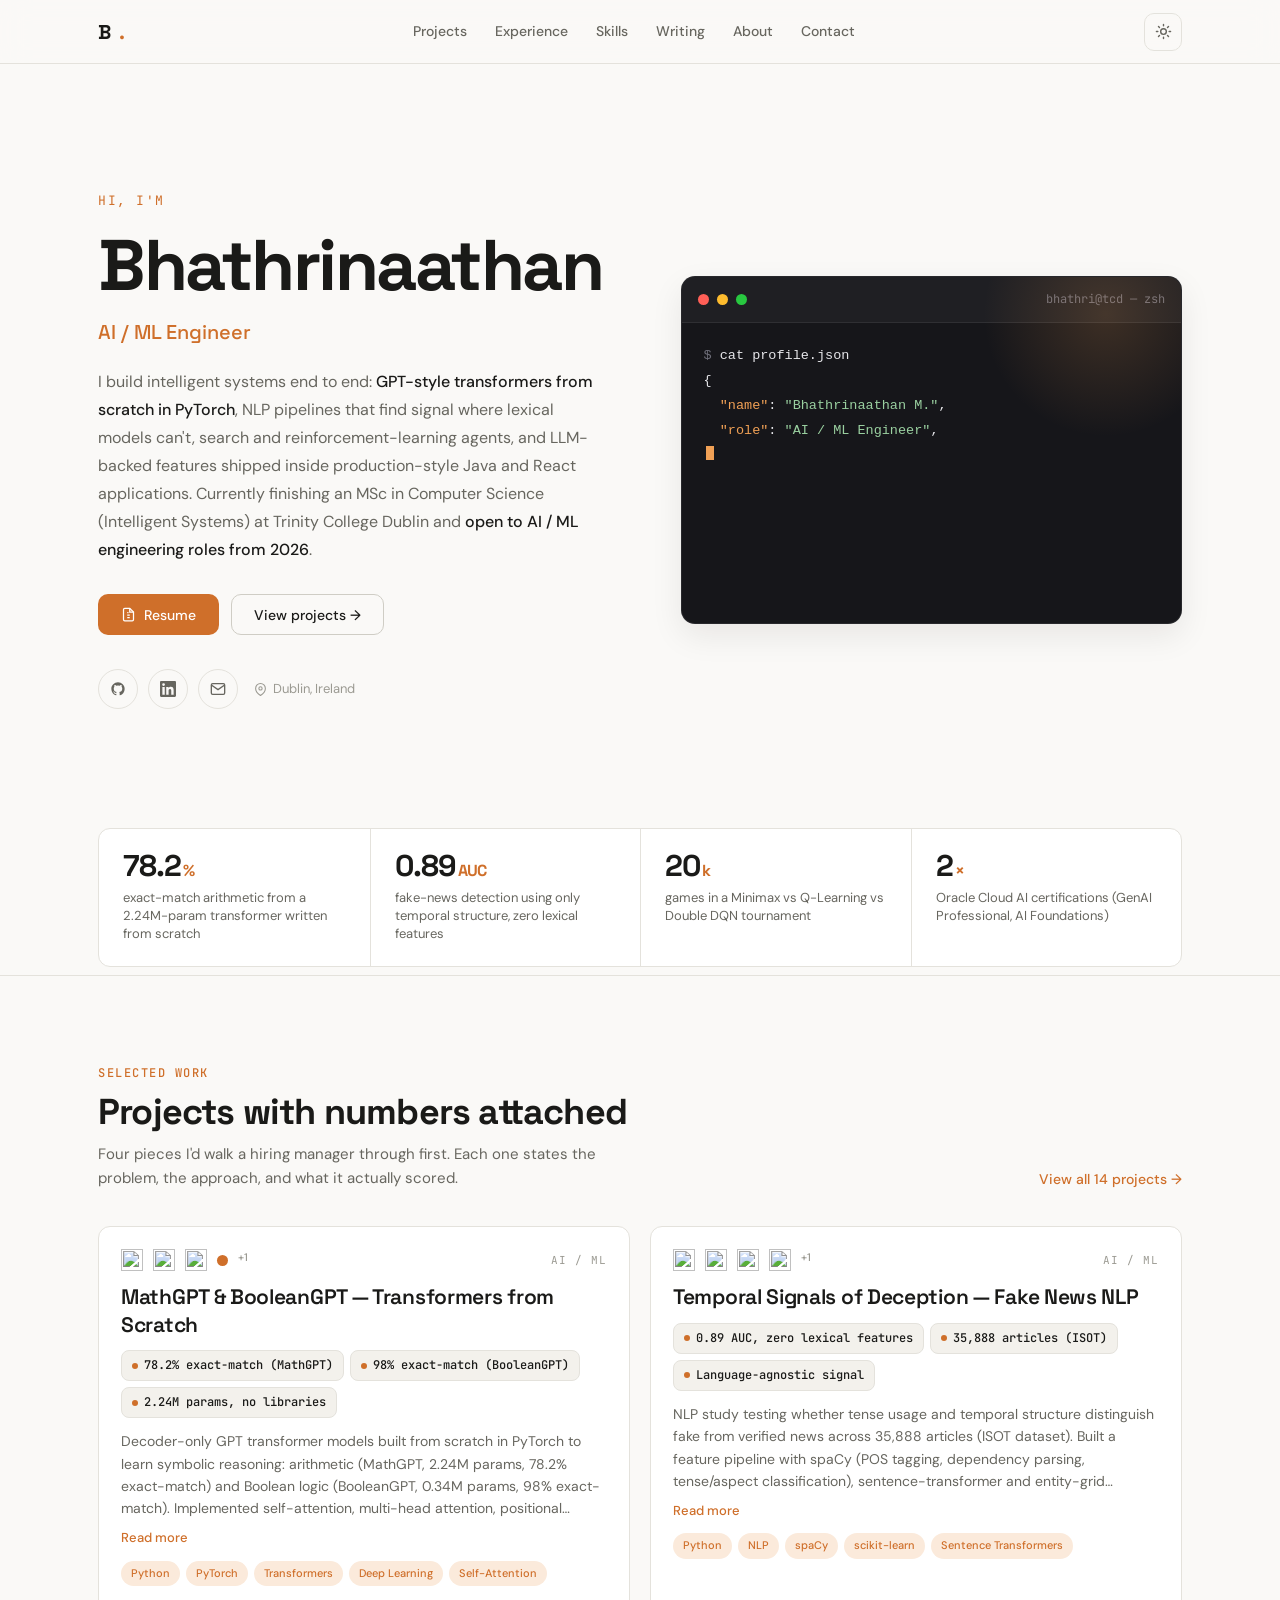
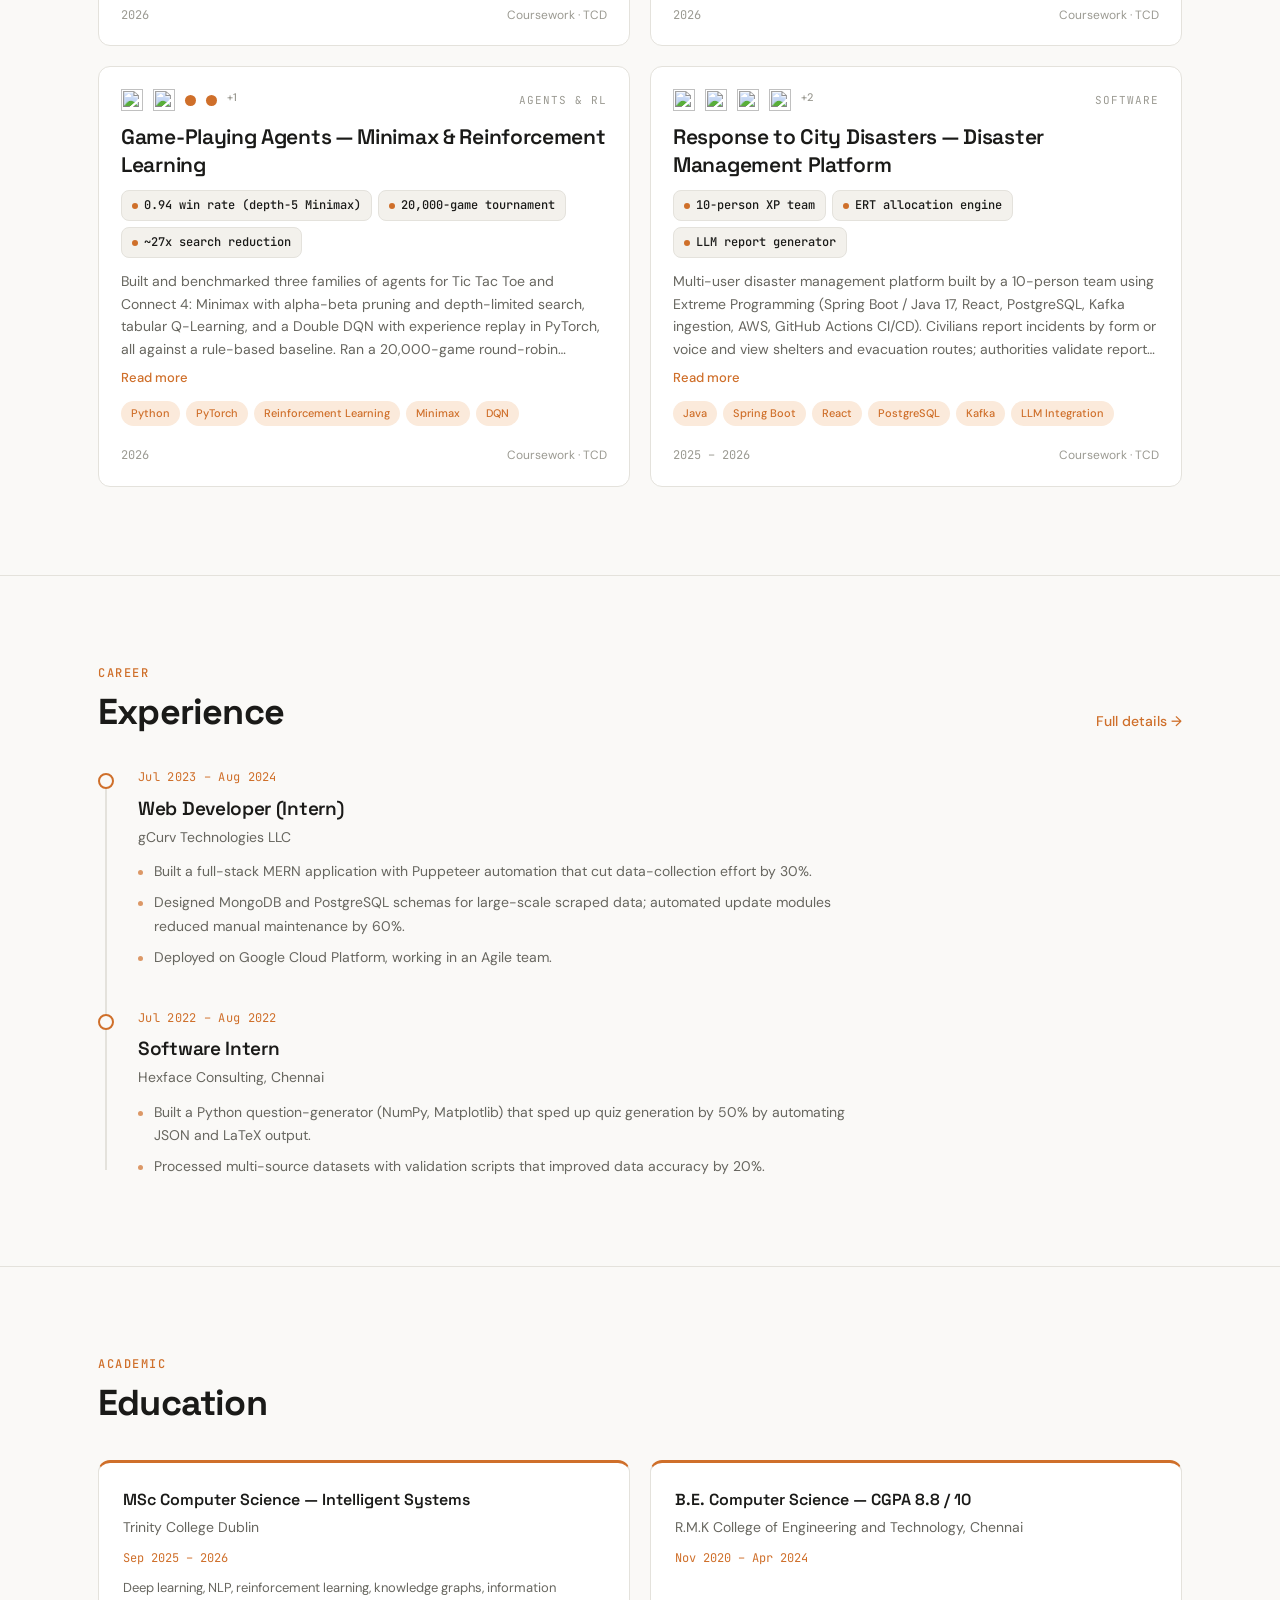
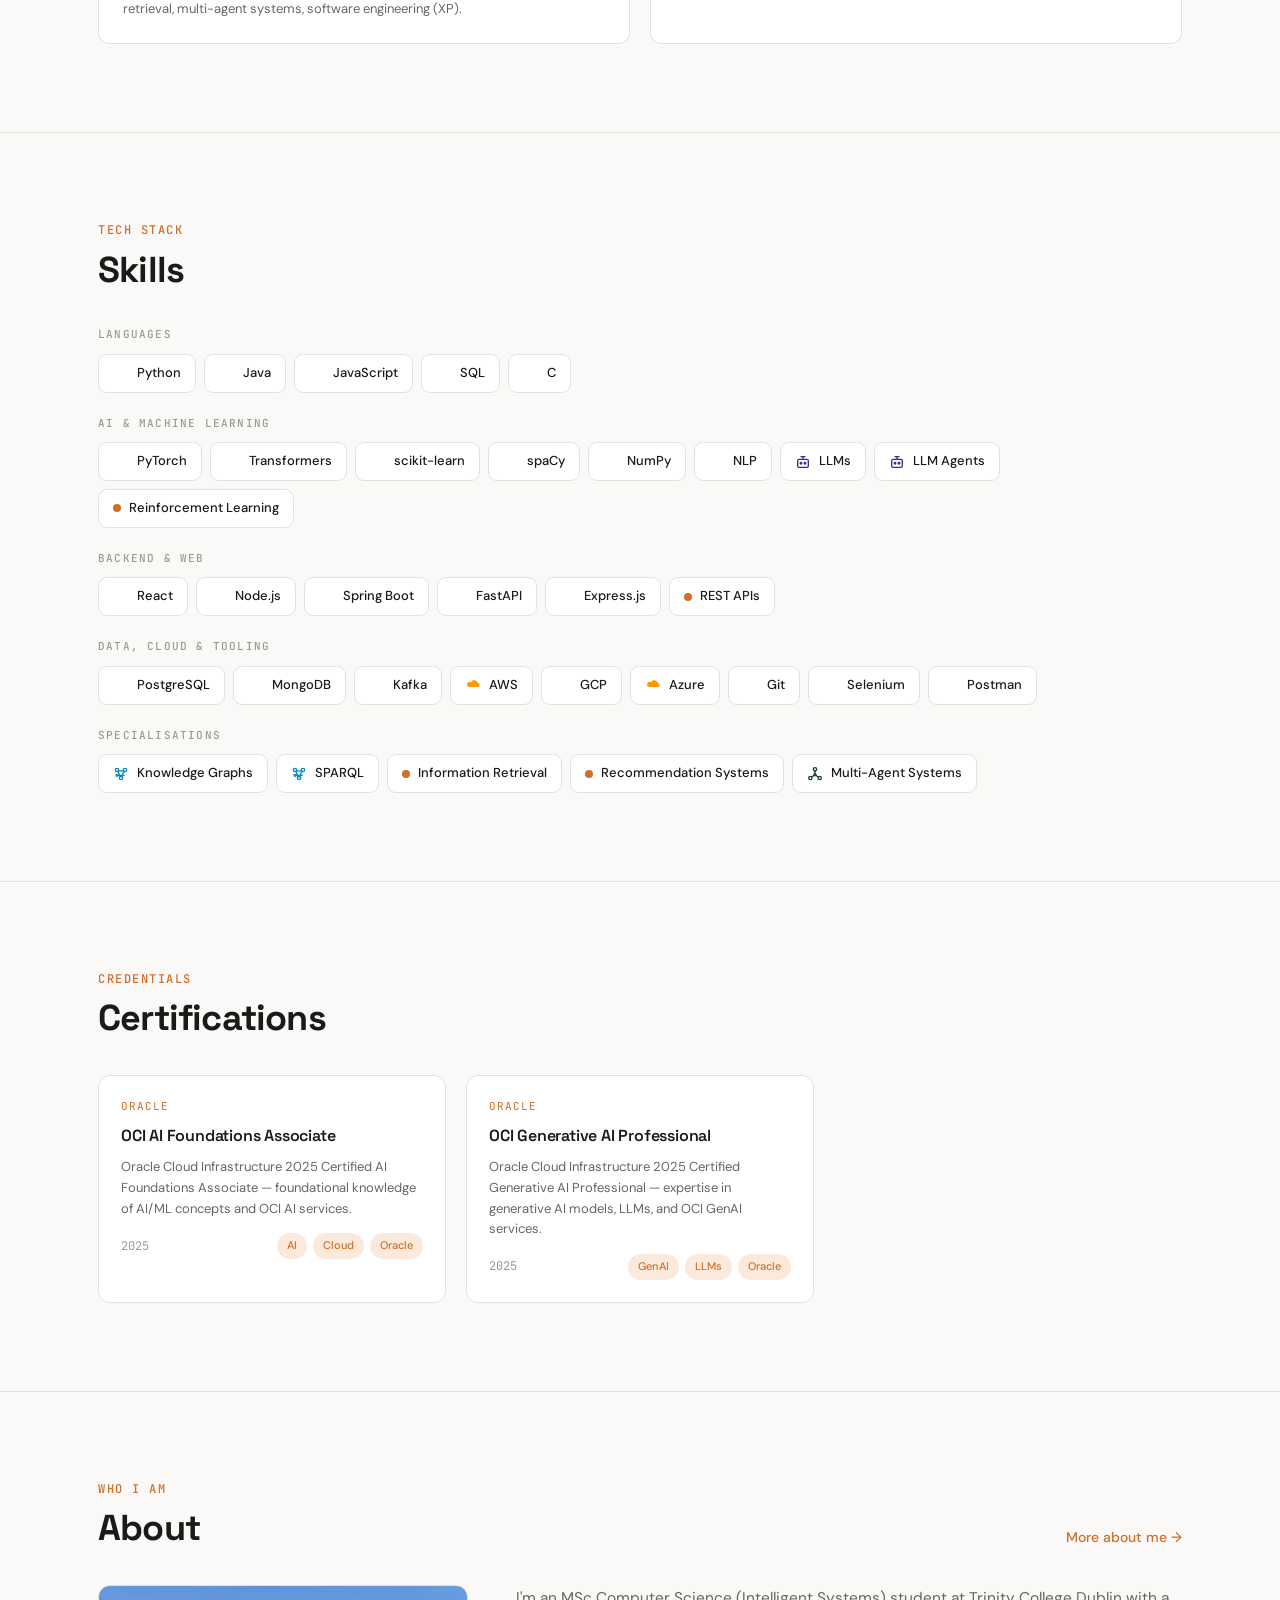
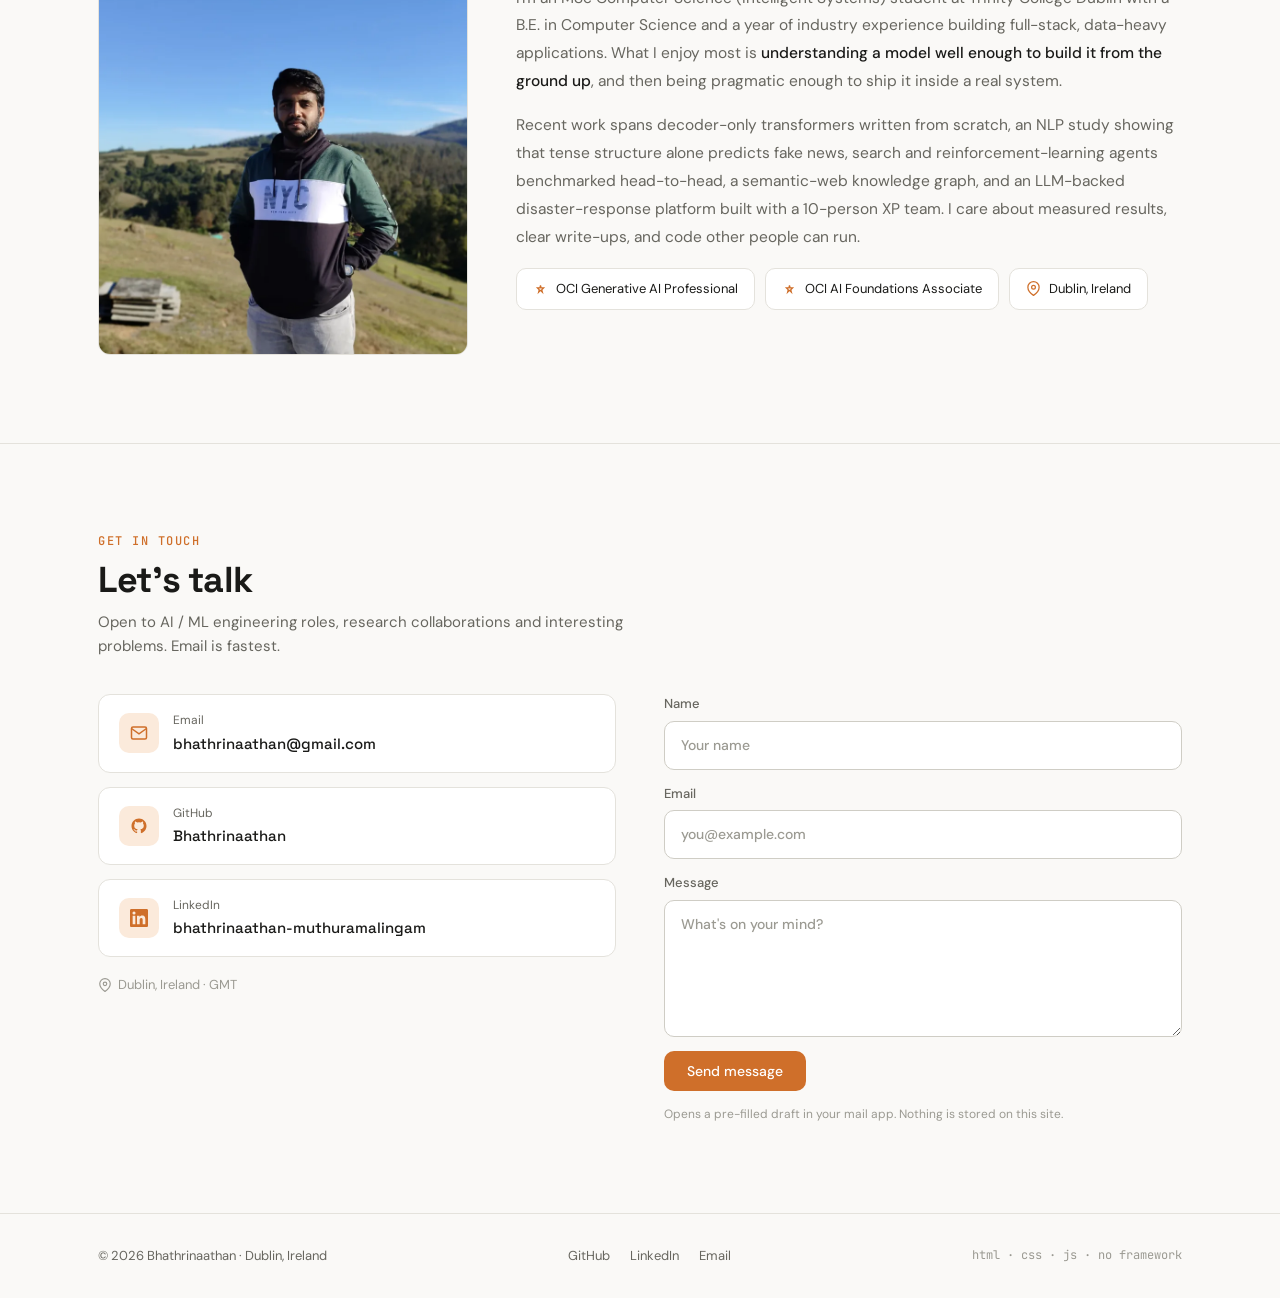
==== commit 1bd189cf: "Redesign: dark mode, terminal hero, featured projects, performance and SEO - Light/dark theme via CS" ====
--- a/index.html
+++ b/index.html
@@ -3,660 +3,467 @@
 <head>
 <meta charset="UTF-8">
 <meta name="viewport" content="width=device-width, initial-scale=1.0">
-<title>Bhathrinaathan — Portfolio</title>
-<meta name="description" content="Bhathrinaathan Muthuramalingam — MSc Computer Science (Intelligent Systems) at Trinity College Dublin. AI Engineer, Software Developer, and AI Enthusiast.">
-<meta property="og:title" content="Bhathrinaathan — Portfolio">
-<meta property="og:description" content="Bhathrinaathan Muthuramalingam — MSc Computer Science (Intelligent Systems) at Trinity College Dublin. AI Engineer, Software Developer, and AI Enthusiast.">
+<title>Bhathrinaathan — AI / ML Engineer</title>
+<meta name="description" content="Bhathrinaathan Muthuramalingam — AI / ML engineer and MSc Computer Science (Intelligent Systems) student at Trinity College Dublin. Transformers from scratch, NLP, reinforcement learning and LLM agent systems.">
+<link rel="canonical" href="https://bhathrinaathan.github.io/">
+<meta name="theme-color" content="#faf9f7">
 <meta property="og:type" content="website">
-<meta name="twitter:card" content="summary">
+<meta property="og:title" content="Bhathrinaathan — AI / ML Engineer">
+<meta property="og:description" content="Transformers from scratch, NLP, reinforcement learning and LLM agent systems. MSc Intelligent Systems at Trinity College Dublin.">
+<meta property="og:url" content="https://bhathrinaathan.github.io/">
+<meta property="og:image" content="https://bhathrinaathan.github.io/assets/og-image.png">
+<meta name="twitter:card" content="summary_large_image">
 <link rel="icon" type="image/svg+xml" href="data:image/svg+xml,%3Csvg xmlns='http://www.w3.org/2000/svg' viewBox='0 0 32 32'%3E%3Crect width='32' height='32' rx='8' fill='%23E89849'/%3E%3Ctext x='16' y='22' text-anchor='middle' font-family='system-ui,sans-serif' font-size='20' font-weight='700' fill='white'%3EB%3C/text%3E%3C/svg%3E">
-<link rel="stylesheet" href="styles.css">
-<script src="tech-icons.js"></script>
-<style>
-/* ── Hero split ── */
-.hero {
-  display: grid;
-  grid-template-columns: 1fr 1fr;
-  min-height: 100vh;
-  padding-top: 72px;
+<script>(function(){try{var t=localStorage.getItem('theme');if(t)document.documentElement.setAttribute('data-theme',t)}catch(e){}})();</script>
+<link rel="preconnect" href="https://fonts.googleapis.com">
+<link rel="preconnect" href="https://fonts.gstatic.com" crossorigin>
+<link rel="stylesheet" href="https://fonts.googleapis.com/css2?family=DM+Sans:ital,opsz,wght@0,9..40,400;0,9..40,500;0,9..40,600;1,9..40,400&family=JetBrains+Mono:wght@400;500&family=Space+Grotesk:wght@500;600;700&display=swap">
+<link rel="stylesheet" href="styles.css?v=20261116b">
+<script type="application/ld+json">
+{
+  "@context": "https://schema.org",
+  "@type": "Person",
+  "name": "Bhathrinaathan Muthuramalingam Bhanumathi",
+  "alternateName": "Bhathrinaathan",
+  "url": "https://bhathrinaathan.github.io/",
+  "image": "https://bhathrinaathan.github.io/assets/profile-800.jpg",
+  "jobTitle": "AI / ML Engineer",
+  "email": "mailto:bhathrinaathan@gmail.com",
+  "alumniOf": [
+    { "@type": "CollegeOrUniversity", "name": "Trinity College Dublin" },
+    { "@type": "CollegeOrUniversity", "name": "R.M.K College of Engineering and Technology" }
+  ],
+  "address": { "@type": "PostalAddress", "addressLocality": "Dublin", "addressCountry": "IE" },
+  "sameAs": [
+    "https://github.com/Bhathrinaathan",
+    "https://linkedin.com/in/bhathrinaathan-muthuramalingam"
+  ],
+  "knowsAbout": ["Machine Learning", "Natural Language Processing", "Transformers", "Reinforcement Learning", "LLM Agents", "Knowledge Graphs", "Information Retrieval"]
 }
-.hero-left {
-  display: flex; flex-direction: column; justify-content: center;
-  padding: 80px 60px 80px 48px;
-}
-.hero-greeting {
-  font-family: var(--font-heading);
-  font-size: 14px; font-weight: 500;
-  color: var(--accent); letter-spacing: 1px;
-  text-transform: uppercase; margin-bottom: 16px;
-}
-.hero-name {
-  font-family: var(--font-heading);
-  font-size: clamp(48px, 5vw, 72px);
-  font-weight: 700; line-height: 1.05;
-  letter-spacing: -2px; color: var(--text);
-  margin-bottom: 16px;
-}
-.hero-tagline-wrap {
-  height: 28px; overflow: hidden; position: relative;
-  margin-bottom: 24px;
-}
-.hero-tagline {
-  font-size: 18px; font-weight: 400; color: var(--accent);
-  position: absolute; left: 0;
-  opacity: 0; transform: translateY(12px);
-  transition: opacity 0.5s, transform 0.5s;
-}
-.hero-tagline.active {
-  opacity: 1; transform: translateY(0);
-}
-.hero-tagline.exit {
-  opacity: 0; transform: translateY(-12px);
-}
-.hero-bio {
-  font-size: 15px; color: var(--text-muted); line-height: 1.7;
-  max-width: 440px; margin-bottom: 32px;
-}
-.hero-buttons { display: flex; gap: 12px; }
-.hero-social {
-  display: flex; gap: 12px; margin-top: 40px;
-}
-.hero-social a {
-  width: 40px; height: 40px; border-radius: 50%;
-  border: 1.5px solid var(--border);
-  display: flex; align-items: center; justify-content: center;
-  transition: all 0.2s;
-}
-.hero-social a:hover {
-  border-color: var(--accent); background: var(--accent-light);
-}
-.hero-social svg { width: 16px; height: 16px; }
-
-/* ── Geometric illustration ── */
-.hero-right {
-  background: var(--accent-light);
-  position: relative; overflow: hidden;
-  display: flex; align-items: center; justify-content: center;
-}
-.geo-canvas {
-  width: 100%; height: 100%; position: absolute; inset: 0;
-}
-.geo-shape {
-  position: absolute; border-radius: 50%;
-  opacity: 0.5;
-  animation: float 8s ease-in-out infinite;
-}
-.geo-shape:nth-child(1) {
-  width: 300px; height: 300px;
-  background: var(--accent);
-  opacity: 0.12; top: 15%; left: 20%;
-  animation-delay: 0s;
-}
-.geo-shape:nth-child(2) {
-  width: 180px; height: 180px;
-  border: 3px solid var(--accent);
-  background: none; opacity: 0.25;
-  top: 50%; right: 15%;
-  animation-delay: -2s;
-}
-.geo-shape:nth-child(3) {
-  width: 120px; height: 120px;
-  background: var(--accent);
-  opacity: 0.08; bottom: 20%; left: 35%;
-  border-radius: 16px;
-  transform: rotate(45deg);
-  animation-delay: -4s;
-}
-.geo-shape:nth-child(4) {
-  width: 60px; height: 60px;
-  background: var(--accent);
-  opacity: 0.2; top: 25%; right: 30%;
-  border-radius: 4px;
-  animation-delay: -1s;
-}
-.geo-shape:nth-child(5) {
-  width: 220px; height: 220px;
-  border: 2px dashed var(--accent);
-  background: none; opacity: 0.15;
-  bottom: 10%; right: 25%;
-  animation-delay: -3s;
-}
-.geo-shape:nth-child(6) {
-  width: 40px; height: 40px;
-  background: var(--accent);
-  opacity: 0.3; top: 60%; left: 15%;
-  border-radius: 50%;
-  animation-delay: -5s;
-}
-@keyframes float {
-  0%, 100% { transform: translateY(0) rotate(0deg); }
-  50% { transform: translateY(-20px) rotate(5deg); }
-}
-
-/* ── Divider line between hero sections ── */
-.hero-right::before {
-  content: ''; position: absolute; left: 0; top: 10%; bottom: 10%;
-  width: 1px; background: var(--border);
-}
-
-/* ── Projects section ── */
-.projects-section { border-top: 1px solid var(--border); }
-.projects-header {
-  display: flex; justify-content: space-between; align-items: center;
-  margin-bottom: 24px;
-}
-.scroll-hint {
-  font-size: 12px; color: var(--text-muted);
-  display: flex; align-items: center; gap: 6px;
-}
-
-/* ── Experience list ── */
-.exp-list { display: flex; flex-direction: column; gap: 0; }
-.exp-item {
-  display: flex; gap: 20px; padding: 24px 0;
-  border-bottom: 1px solid var(--border);
-  position: relative;
-}
-.exp-item:last-child { border-bottom: none; }
-.exp-dot {
-  width: 12px; height: 12px; border-radius: 50%;
-  border: 2.5px solid var(--accent); background: var(--bg);
-  flex-shrink: 0; margin-top: 4px;
-}
-.exp-content { flex: 1; }
-.exp-date { font-size: 13px; color: var(--accent); font-weight: 500; margin-bottom: 4px; }
-.exp-role { font-family: var(--font-heading); font-size: 18px; font-weight: 600; letter-spacing: -0.3px; }
-.exp-company { font-size: 14px; color: var(--text-muted); margin-bottom: 8px; }
-.exp-summary { font-size: 14px; color: var(--text-muted); line-height: 1.6; }
-
-/* ── Education cards ── */
-.edu-cards { display: grid; grid-template-columns: repeat(auto-fit, minmax(300px, 1fr)); gap: 20px; }
-.edu-card {
-  background: var(--bg-card); border: 1px solid var(--border);
-  border-radius: var(--radius); overflow: hidden;
-  transition: transform 0.25s, box-shadow 0.25s;
-}
-.edu-card:hover {
-  transform: translateY(-3px);
-  box-shadow: 0 8px 24px rgba(0,0,0,0.05);
-}
-.edu-card-accent { height: 4px; background: var(--accent); }
-.edu-card-body { padding: 24px; }
-.edu-card-degree { font-family: var(--font-heading); font-size: 16px; font-weight: 600; margin-bottom: 4px; }
-.edu-card-school { font-size: 14px; color: var(--text-muted); margin-bottom: 8px; }
-.edu-card-date { font-size: 13px; color: var(--accent); font-weight: 500; }
-
-/* ── Blog cards ── */
-.blog-card {
-  min-width: 300px; max-width: 300px;
-  background: var(--bg-card);
-  border: 1px solid var(--border);
-  border-radius: var(--radius);
-  padding: 24px;
-  scroll-snap-align: start;
-  transition: transform 0.25s, box-shadow 0.25s;
-  display: flex; flex-direction: column; gap: 10px;
-  text-decoration: none; color: inherit;
-}
-.blog-card:hover {
-  transform: translateY(-4px);
-  box-shadow: 0 12px 32px rgba(0,0,0,0.06);
-}
-.blog-card-date {
-  font-size: 12px; color: var(--accent); font-weight: 500;
-}
-.blog-card-title {
-  font-family: var(--font-heading);
-  font-size: 16px; font-weight: 600; letter-spacing: -0.2px;
-}
-.blog-card-summary {
-  font-size: 13px; color: var(--text-muted); line-height: 1.6;
-  display: -webkit-box; -webkit-line-clamp: 3; -webkit-box-orient: vertical; overflow: hidden;
-}
-
-/* ── Certifications ── */
-.cert-card {
-  min-width: 300px; max-width: 300px;
-  background: var(--bg-card);
-  border: 1px solid var(--border);
-  border-radius: var(--radius);
-  overflow: hidden;
-  scroll-snap-align: start;
-  transition: transform 0.25s, box-shadow 0.25s;
-}
-.cert-card:hover {
-  transform: translateY(-4px);
-  box-shadow: 0 12px 32px rgba(0,0,0,0.06);
-}
-.cert-card-top {
-  height: 6px; background: var(--accent);
-}
-.cert-card-body { padding: 24px; }
-.cert-card-issuer {
-  font-size: 12px; font-weight: 600; color: var(--accent);
-  text-transform: uppercase; letter-spacing: 0.5px; margin-bottom: 8px;
-}
-.cert-card-title {
-  font-family: var(--font-heading);
-  font-size: 16px; font-weight: 600; margin-bottom: 8px;
-  letter-spacing: -0.2px;
-}
-.cert-card-desc {
-  font-size: 13px; color: var(--text-muted); line-height: 1.6;
-  margin-bottom: 14px;
-  display: -webkit-box; -webkit-line-clamp: 3; -webkit-box-orient: vertical; overflow: hidden;
-}
-.cert-card-footer {
-  display: flex; justify-content: space-between; align-items: center;
-}
-.cert-card-date { font-size: 12px; color: var(--text-muted); }
-
-/* ── Skills section ── */
-.skills-section { border-top: 1px solid var(--border); }
-
-@media (max-width: 900px) {
-  .hero { grid-template-columns: 1fr; }
-  .hero-right { min-height: 300px; }
-  .hero-left { padding: 60px 24px; }
-}
-</style>
+</script>
 </head>
 <body>
 
 <!-- Nav -->
-<nav class="nav">
-  <a href="index.html" class="nav-logo">B.</a>
-  <div class="nav-links">
-    <a href="#hero" data-section="hero" class="active">Home</a>
-    <a href="#projects" data-section="projects">Projects</a>
-    <a href="#experience" data-section="experience">Experience</a>
-    <a href="#education" data-section="education">Education</a>
-    <a href="#skills" data-section="skills">Skills</a>
-    <a href="#certifications" data-section="certifications">Certifications</a>
-    <a href="#blog" data-section="blog">Blog</a>
-    <a href="#about" data-section="about">About</a>
-    <a href="#contact" data-section="contact">Contact</a>
+<nav class="nav" id="nav" aria-label="Primary">
+  <div class="nav-inner">
+    <a href="index.html" class="nav-logo" aria-label="Home">B<span class="dot">.</span></a>
+    <div class="nav-links" id="navLinks">
+      <a href="#projects" data-section="projects">Projects</a>
+      <a href="#experience" data-section="experience">Experience</a>
+      <a href="#skills" data-section="skills">Skills</a>
+      <a href="blog.html">Writing</a>
+      <a href="#about" data-section="about">About</a>
+      <a href="#contact" data-section="contact">Contact</a>
+    </div>
+    <div class="nav-actions">
+      <button class="icon-btn theme-toggle" type="button" aria-label="Switch to dark mode" aria-pressed="false">
+        <svg class="ico-sun" viewBox="0 0 24 24" fill="none" stroke="currentColor" stroke-width="2" stroke-linecap="round" aria-hidden="true"><circle cx="12" cy="12" r="4"/><path d="M12 2v2M12 20v2M4.93 4.93l1.41 1.41M17.66 17.66l1.41 1.41M2 12h2M20 12h2M4.93 19.07l1.41-1.41M17.66 6.34l1.41-1.41"/></svg>
+        <svg class="ico-moon" viewBox="0 0 24 24" fill="none" stroke="currentColor" stroke-width="2" stroke-linecap="round" stroke-linejoin="round" aria-hidden="true"><path d="M21 12.79A9 9 0 1111.21 3 7 7 0 0021 12.79z"/></svg>
+      </button>
+      <button class="icon-btn nav-burger" type="button" aria-label="Open menu" aria-expanded="false" aria-controls="navLinks"><span></span><span></span><span></span></button>
+    </div>
   </div>
 </nav>
 
+<main>
+
 <!-- Hero -->
-<section class="hero" id="hero">
-  <div class="hero-left">
-    <div class="hero-greeting fade-up">Hi, I'm</div>
-    <h1 class="hero-name fade-up">Bhathrinaathan</h1>
-    <div class="hero-tagline-wrap fade-up">
-      <span class="hero-tagline active">AI / ML Engineer</span>
-      <span class="hero-tagline">Intelligent Systems Researcher</span>
-      <span class="hero-tagline">Full-Stack Developer</span>
-      <span class="hero-tagline">MSc Student @ TCD</span>
-      <span class="hero-tagline">Code · Coffee · Curiosity</span>
-      <span class="hero-tagline">From data to decisions</span>
-      <span class="hero-tagline">Building smarter software</span>
-    </div>
-    <p class="hero-bio fade-up">
-      Postgraduate MSc student in Computer Science — Intelligent Systems at Trinity College Dublin.
-      Building intelligent systems at the intersection of machine learning and software engineering.
-    </p>
-    <div class="hero-buttons fade-up">
-      <!--  Google Drive resume  -->
-      <a href="https://drive.google.com/file/d/1BozSdoSjn7f3iQ7NVJr0wgcJo_wUBNPD/view?usp=sharing" target="_blank" rel="noopener" class="btn btn-primary">
-        <svg width="14" height="14" fill="none" stroke="currentColor" stroke-width="2" viewBox="0 0 24 24"><path d="M14 2H6a2 2 0 00-2 2v16a2 2 0 002 2h12a2 2 0 002-2V8z"/><path d="M14 2v6h6"/><path d="M10 13h4M10 17h4M10 9h2"/></svg>
-        Resume
-      </a>
-      <a href="#projects" class="btn btn-secondary" onclick="event.preventDefault();window.scrollTo({top:document.getElementById('projects').offsetTop-80,behavior:'smooth'})">View Projects →</a>
-    </div>
-    <div class="hero-social fade-up">
-      <a href="https://github.com/Bhathrinaathan" target="_blank" aria-label="GitHub"><svg viewBox="0 0 24 24" fill="currentColor"><path d="M12 2C6.477 2 2 6.477 2 12c0 4.42 2.865 8.17 6.839 9.49.5.092.682-.217.682-.482 0-.237-.009-.866-.013-1.7-2.782.604-3.369-1.34-3.369-1.34-.454-1.156-1.11-1.464-1.11-1.464-.908-.62.069-.607.069-.607 1.003.07 1.531 1.03 1.531 1.03.892 1.529 2.341 1.087 2.91.831.092-.646.35-1.086.636-1.337-2.22-.252-4.555-1.11-4.555-4.943 0-1.091.39-1.984 1.029-2.683-.103-.253-.446-1.27.098-2.647 0 0 .84-.269 2.75 1.025A9.578 9.578 0 0112 6.836a9.59 9.59 0 012.504.337c1.909-1.294 2.747-1.025 2.747-1.025.546 1.377.203 2.394.1 2.647.64.699 1.028 1.592 1.028 2.683 0 3.842-2.339 4.687-4.566 4.935.359.309.678.919.678 1.852 0 1.336-.012 2.415-.012 2.743 0 .267.18.578.688.48C19.138 20.167 22 16.418 22 12c0-5.523-4.477-10-10-10z"/></svg></a>
-      <a href="https://linkedin.com/in/bhathrinaathan-muthuramalingam" target="_blank" aria-label="LinkedIn"><svg viewBox="0 0 24 24" fill="currentColor"><path d="M20.447 20.452h-3.554v-5.569c0-1.328-.027-3.037-1.852-3.037-1.853 0-2.136 1.445-2.136 2.939v5.667H9.351V9h3.414v1.561h.046c.477-.9 1.637-1.85 3.37-1.85 3.601 0 4.267 2.37 4.267 5.455v6.286zM5.337 7.433a2.062 2.062 0 01-2.063-2.065 2.064 2.064 0 112.063 2.065zm1.782 13.019H3.555V9h3.564v11.452zM22.225 0H1.771C.792 0 0 .774 0 1.729v20.542C0 23.227.792 24 1.771 24h20.451C23.2 24 24 23.227 24 22.271V1.729C24 .774 23.2 0 22.222 0h.003z"/></svg></a>
-      <a href="mailto:bhathrinaathan@gmail.com" aria-label="Email"><svg viewBox="0 0 24 24" fill="none" stroke="currentColor" stroke-width="2"><rect x="2" y="4" width="20" height="16" rx="2"/><path d="M22 6l-10 7L2 6"/></svg></a>
-    </div>
-  </div>
-  <div class="hero-right">
-    <div class="geo-canvas">
-      <div class="geo-shape"></div>
-      <div class="geo-shape"></div>
-      <div class="geo-shape"></div>
-      <div class="geo-shape"></div>
-      <div class="geo-shape"></div>
-      <div class="geo-shape"></div>
-    </div>
+<section class="container" id="hero">
+  <div class="hero">
+    <div class="hero-left">
+      <div class="hero-greeting fade-up">Hi, I'm</div>
+      <h1 class="hero-name fade-up">Bhathrinaathan</h1>
+      <div class="hero-tagline-wrap fade-up" aria-live="polite">
+        <span class="hero-tagline active">AI / ML Engineer</span>
+        <span class="hero-tagline">Transformers, built from scratch</span>
+        <span class="hero-tagline">NLP · RL · LLM agent systems</span>
+        <span class="hero-tagline">MSc Intelligent Systems @ TCD</span>
+        <span class="hero-tagline">Full-stack when it matters</span>
+      </div>
+      <p class="hero-bio fade-up">
+        I build intelligent systems end to end: <strong>GPT-style transformers from scratch in PyTorch</strong>, NLP pipelines that
+        find signal where lexical models can't, search and reinforcement-learning agents, and LLM-backed features shipped inside
+        production-style Java and React applications. Currently finishing an MSc in Computer Science (Intelligent Systems) at
+        Trinity College Dublin and <strong>open to AI / ML engineering roles from 2026</strong>.
+      </p>
+      <div class="hero-buttons fade-up">
+        <a href="https://drive.google.com/file/d/1BozSdoSjn7f3iQ7NVJr0wgcJo_wUBNPD/view?usp=sharing" target="_blank" rel="noopener" class="btn btn-primary">
+          <svg fill="none" stroke="currentColor" stroke-width="2" viewBox="0 0 24 24" aria-hidden="true"><path d="M14 2H6a2 2 0 00-2 2v16a2 2 0 002 2h12a2 2 0 002-2V8z"/><path d="M14 2v6h6"/><path d="M10 13h4M10 17h4M10 9h2"/></svg>
+          Resume
+        </a>
+        <a href="#projects" class="btn btn-secondary">View projects →</a>
+      </div>
+      <div class="hero-social fade-up">
+        <a href="https://github.com/Bhathrinaathan" target="_blank" rel="noopener" aria-label="GitHub"><svg viewBox="0 0 24 24" fill="currentColor" aria-hidden="true"><path d="M12 2C6.477 2 2 6.477 2 12c0 4.42 2.865 8.17 6.839 9.49.5.092.682-.217.682-.482 0-.237-.009-.866-.013-1.7-2.782.604-3.369-1.34-3.369-1.34-.454-1.156-1.11-1.464-1.11-1.464-.908-.62.069-.607.069-.607 1.003.07 1.531 1.03 1.531 1.03.892 1.529 2.341 1.087 2.91.831.092-.646.35-1.086.636-1.337-2.22-.252-4.555-1.11-4.555-4.943 0-1.091.39-1.984 1.029-2.683-.103-.253-.446-1.27.098-2.647 0 0 .84-.269 2.75 1.025A9.578 9.578 0 0112 6.836a9.59 9.59 0 012.504.337c1.909-1.294 2.747-1.025 2.747-1.025.546 1.377.203 2.394.1 2.647.64.699 1.028 1.592 1.028 2.683 0 3.842-2.339 4.687-4.566 4.935.359.309.678.919.678 1.852 0 1.336-.012 2.415-.012 2.743 0 .267.18.578.688.48C19.138 20.167 22 16.418 22 12c0-5.523-4.477-10-10-10z"/></svg></a>
+        <a href="https://linkedin.com/in/bhathrinaathan-muthuramalingam" target="_blank" rel="noopener" aria-label="LinkedIn"><svg viewBox="0 0 24 24" fill="currentColor" aria-hidden="true"><path d="M20.447 20.452h-3.554v-5.569c0-1.328-.027-3.037-1.852-3.037-1.853 0-2.136 1.445-2.136 2.939v5.667H9.351V9h3.414v1.561h.046c.477-.9 1.637-1.85 3.37-1.85 3.601 0 4.267 2.37 4.267 5.455v6.286zM5.337 7.433a2.062 2.062 0 01-2.063-2.065 2.064 2.064 0 112.063 2.065zm1.782 13.019H3.555V9h3.564v11.452zM22.225 0H1.771C.792 0 0 .774 0 1.729v20.542C0 23.227.792 24 1.771 24h20.451C23.2 24 24 23.227 24 22.271V1.729C24 .774 23.2 0 22.222 0h.003z"/></svg></a>
+        <a href="mailto:bhathrinaathan@gmail.com" aria-label="Email"><svg viewBox="0 0 24 24" fill="none" stroke="currentColor" stroke-width="2" aria-hidden="true"><rect x="2" y="4" width="20" height="16" rx="2"/><path d="M22 6l-10 7L2 6"/></svg></a>
+        <span class="hero-loc"><svg fill="none" stroke="currentColor" stroke-width="2" viewBox="0 0 24 24" aria-hidden="true"><path d="M21 10c0 7-9 13-9 13s-9-6-9-13a9 9 0 0118 0z"/><circle cx="12" cy="10" r="3"/></svg>Dublin, Ireland</span>
+      </div>
+    </div>
+
+    <div class="hero-right fade-up">
+      <div class="terminal" aria-label="Profile summary, rendered as a terminal">
+        <div class="terminal-bar"><i></i><i></i><i></i><span class="terminal-title">bhathri@tcd — zsh</span></div>
+        <pre class="terminal-body"><code id="termOut"></code><span class="cursor" aria-hidden="true"></span></pre>
+      </div>
+    </div>
+  </div>
+
+  <!-- Proof strip -->
+  <div class="proof-strip fade-up" aria-label="Highlights">
+    <div class="proof-item"><div class="proof-num">78.2<small>%</small></div><div class="proof-label">exact-match arithmetic from a 2.24M-param transformer written from scratch</div></div>
+    <div class="proof-item"><div class="proof-num">0.89<small>AUC</small></div><div class="proof-label">fake-news detection using only temporal structure, zero lexical features</div></div>
+    <div class="proof-item"><div class="proof-num">20<small>k</small></div><div class="proof-label">games in a Minimax vs Q-Learning vs Double DQN tournament</div></div>
+    <div class="proof-item"><div class="proof-num">2<small>×</small></div><div class="proof-label">Oracle Cloud AI certifications (GenAI Professional, AI Foundations)</div></div>
   </div>
 </section>
 
 <!-- Projects -->
-<section class="section projects-section" id="projects">
-  <div class="section-label fade-up">Selected Work</div>
-  <div class="projects-header">
-    <h2 class="section-title fade-up" style="margin-bottom:0">Projects</h2>
-    <a href="projects.html" class="btn btn-secondary fade-up" style="font-size:13px;padding:8px 16px">View All →</a>
-  </div>
-  <div class="projects-scroll fade-up" id="projectsContainer"></div>
-  <div class="scroll-hint fade-up" style="margin-top:8px;justify-content:center">
-    <svg width="14" height="14" fill="none" stroke="currentColor" stroke-width="2" viewBox="0 0 24 24"><path d="M5 12h14M12 5l7 7-7 7"/></svg>
-    scroll for more
+<section class="section" id="projects">
+  <div class="container">
+    <div class="section-head fade-up">
+      <div>
+        <div class="section-label">Selected work</div>
+        <h2 class="section-title">Projects with numbers attached</h2>
+        <p class="section-sub">Four pieces I'd walk a hiring manager through first. Each one states the problem, the approach, and what it actually scored.</p>
+      </div>
+      <a href="projects.html" class="link-arrow" id="allProjectsLink">View all projects →</a>
+    </div>
+    <div class="featured-grid fade-up" id="featuredContainer"></div>
   </div>
 </section>
 
 <!-- Experience -->
-<section class="section" id="experience" style="border-top:1px solid var(--border)">
-  <div class="section-label fade-up">Career</div>
-  <div class="projects-header">
-    <h2 class="section-title fade-up" style="margin-bottom:0">Experience</h2>
-    <a href="experience.html" class="btn btn-secondary fade-up" style="font-size:13px;padding:8px 16px">Full Details →</a>
-  </div>
-  <div class="exp-list fade-up">
-    <div class="exp-item">
-      <div class="exp-dot"></div>
-      <div class="exp-content">
-        <div class="exp-date">Jul 2023 – Aug 2024</div>
-        <div class="exp-role">Web Developer (Intern)</div>
-        <div class="exp-company">gCurv Technologies LLC</div>
-        <div class="exp-summary">Built full-stack MERN apps with Puppeteer automation, managed MongoDB/PostgreSQL databases, deployed on GCP.</div>
-      </div>
-    </div>
-    <div class="exp-item">
-      <div class="exp-dot"></div>
-      <div class="exp-content">
-        <div class="exp-date">Jul 2022 – Aug 2022</div>
-        <div class="exp-role">Intern</div>
-        <div class="exp-company">Hexface Consulting, Chennai</div>
-        <div class="exp-summary">Built a Python question generator with NumPy/Matplotlib, processed multi-source datasets with validation scripts.</div>
+<section class="section" id="experience">
+  <div class="container">
+    <div class="section-head fade-up">
+      <div>
+        <div class="section-label">Career</div>
+        <h2 class="section-title">Experience</h2>
+      </div>
+      <a href="experience.html" class="link-arrow">Full details →</a>
+    </div>
+    <div class="timeline fade-up">
+      <div class="timeline-item">
+        <div class="timeline-dot"></div>
+        <div class="timeline-date">Jul 2023 – Aug 2024</div>
+        <div class="timeline-role">Web Developer (Intern)</div>
+        <div class="timeline-company">gCurv Technologies LLC</div>
+        <ul class="timeline-bullets">
+          <li>Built a full-stack MERN application with Puppeteer automation that cut data-collection effort by 30%.</li>
+          <li>Designed MongoDB and PostgreSQL schemas for large-scale scraped data; automated update modules reduced manual maintenance by 60%.</li>
+          <li>Deployed on Google Cloud Platform, working in an Agile team.</li>
+        </ul>
+      </div>
+      <div class="timeline-item">
+        <div class="timeline-dot"></div>
+        <div class="timeline-date">Jul 2022 – Aug 2022</div>
+        <div class="timeline-role">Software Intern</div>
+        <div class="timeline-company">Hexface Consulting, Chennai</div>
+        <ul class="timeline-bullets">
+          <li>Built a Python question-generator (NumPy, Matplotlib) that sped up quiz generation by 50% by automating JSON and LaTeX output.</li>
+          <li>Processed multi-source datasets with validation scripts that improved data accuracy by 20%.</li>
+        </ul>
       </div>
     </div>
   </div>
 </section>
 
 <!-- Education -->
-<section class="section" id="education" style="border-top:1px solid var(--border)">
-  <div class="section-label fade-up">Academic</div>
-  <h2 class="section-title fade-up">Education</h2>
-  <div class="edu-cards fade-up">
-    <div class="edu-card">
-      <div class="edu-card-accent"></div>
-      <div class="edu-card-body">
-        <div class="edu-card-degree">M.Sc in Computer Science — Intelligent Systems</div>
-        <div class="edu-card-school">Trinity College Dublin</div>
-        <div class="edu-card-date">Sep 2025 – Present</div>
-      </div>
-    </div>
-    <div class="edu-card">
-      <div class="edu-card-accent"></div>
-      <div class="edu-card-body">
-        <div class="edu-card-degree">B.E in Computer Science — CGPA 8.8/10</div>
-        <div class="edu-card-school">R.M.K College of Engineering and Technology, Chennai</div>
-        <div class="edu-card-date">Nov 2020 – Apr 2024</div>
+<section class="section" id="education">
+  <div class="container">
+    <div class="section-head fade-up">
+      <div>
+        <div class="section-label">Academic</div>
+        <h2 class="section-title">Education</h2>
+      </div>
+    </div>
+    <div class="edu-cards fade-up">
+      <div class="edu-card">
+        <div class="edu-degree">MSc Computer Science — Intelligent Systems</div>
+        <div class="edu-school">Trinity College Dublin</div>
+        <div class="edu-date">Sep 2025 – 2026</div>
+        <div class="edu-note">Deep learning, NLP, reinforcement learning, knowledge graphs, information retrieval, multi-agent systems, software engineering (XP).</div>
+      </div>
+      <div class="edu-card">
+        <div class="edu-degree">B.E. Computer Science — CGPA 8.8 / 10</div>
+        <div class="edu-school">R.M.K College of Engineering and Technology, Chennai</div>
+        <div class="edu-date">Nov 2020 – Apr 2024</div>
       </div>
     </div>
   </div>
 </section>
 
 <!-- Skills -->
-<section class="section skills-section" id="skills">
-  <div class="section-label fade-up">Tech Stack</div>
-  <h2 class="section-title fade-up">Skills</h2>
-  <div class="skills-grid fade-up">
-    <div class="skill-chip"><img src="https://cdn.simpleicons.org/python/3776AB" alt="">Python</div>
-    <div class="skill-chip"><img src="https://cdn.simpleicons.org/openjdk/007396" alt="">Java</div>
-    <div class="skill-chip"><img src="https://cdn.simpleicons.org/javascript/F7DF1E" alt="">JavaScript</div>
-    <div class="skill-chip"><img src="https://cdn.simpleicons.org/c/A8B9CC" alt="">C</div>
-    <div class="skill-chip"><img src="https://cdn.simpleicons.org/pytorch/EE4C2C" alt="">PyTorch</div>
-    <div class="skill-chip"><img src="https://cdn.simpleicons.org/huggingface/FFD21E" alt="">Transformers</div>
-    <div class="skill-chip"><img src="https://cdn.simpleicons.org/scikitlearn/F7931E" alt="">scikit-learn</div>
-    <div class="skill-chip"><img src="https://cdn.simpleicons.org/spacy/09A3D5" alt="">spaCy</div>
-    <div class="skill-chip"><img src="https://cdn.simpleicons.org/numpy/013243" alt="">NumPy</div>
-    <div class="skill-chip"><img src="https://cdn.simpleicons.org/react/61DAFB" alt="">React</div>
-    <div class="skill-chip"><img src="https://cdn.simpleicons.org/nodedotjs/339933" alt="">Node.js</div>
-    <div class="skill-chip"><img src="https://cdn.simpleicons.org/springboot/6DB33F" alt="">Spring Boot</div>
-    <div class="skill-chip"><img src="https://cdn.simpleicons.org/fastapi/009688" alt="">FastAPI</div>
-    <div class="skill-chip"><img src="https://cdn.simpleicons.org/express/000000" alt="">Express.js</div>
-    <div class="skill-chip"><img src="https://cdn.simpleicons.org/mongodb/47A248" alt="">MongoDB</div>
-    <div class="skill-chip"><img src="https://cdn.simpleicons.org/postgresql/4169E1" alt="">PostgreSQL</div>
-    <div class="skill-chip"><img src="https://cdn.simpleicons.org/apachekafka/231F20" alt="">Kafka</div>
-    <div class="skill-chip">AWS</div>
-    <div class="skill-chip"><img src="https://cdn.simpleicons.org/googlecloud/4285F4" alt="">GCP</div>
-    <div class="skill-chip"><img src="https://cdn.simpleicons.org/git/F05032" alt="">Git</div>
-    <div class="skill-chip"><img src="https://cdn.simpleicons.org/selenium/43B02A" alt="">Selenium</div>
-    <div class="skill-chip">NLP</div>
-    <div class="skill-chip">LLMs</div>
-    <div class="skill-chip">Reinforcement Learning</div>
-    <div class="skill-chip">Knowledge Graphs</div>
-    <div class="skill-chip">SPARQL</div>
-    <div class="skill-chip">Information Retrieval</div>
-  </div>
-</section>
-
-<!-- Certifications & Courses -->
-<section class="section" id="certifications" style="border-top:1px solid var(--border)">
-  <div class="section-label fade-up">Credentials</div>
-  <div class="projects-header">
-    <h2 class="section-title fade-up" style="margin-bottom:0">Certifications & Courses</h2>
-  </div>
-  <div class="projects-scroll fade-up" id="certsContainer"></div>
-  <div class="scroll-hint fade-up" style="margin-top:8px;justify-content:center">
-    <svg width="14" height="14" fill="none" stroke="currentColor" stroke-width="2" viewBox="0 0 24 24"><path d="M5 12h14M12 5l7 7-7 7"/></svg>
-    scroll for more
-  </div>
-</section>
-
-<!-- Blog -->
-<section class="section" id="blog" style="border-top:1px solid var(--border)">
-  <div class="section-label fade-up">Writing</div>
-  <div class="projects-header">
-    <h2 class="section-title fade-up" style="margin-bottom:0">Blog</h2>
-    <a href="blog.html" class="btn btn-secondary fade-up" style="font-size:13px;padding:8px 16px">All Posts →</a>
-  </div>
-  <div class="projects-scroll fade-up" id="blogContainer"></div>
-  <div id="blogEmpty" class="fade-up" style="display:none;text-align:center;padding:40px 24px;color:var(--text-muted);font-size:14px">No blog posts yet — check back soon.</div>
+<section class="section" id="skills">
+  <div class="container">
+    <div class="section-head fade-up">
+      <div>
+        <div class="section-label">Tech stack</div>
+        <h2 class="section-title">Skills</h2>
+      </div>
+    </div>
+    <div class="skills-groups fade-up" id="skillsContainer"></div>
+  </div>
+</section>
+
+<!-- Certifications -->
+<section class="section" id="certifications">
+  <div class="container">
+    <div class="section-head fade-up">
+      <div>
+        <div class="section-label">Credentials</div>
+        <h2 class="section-title">Certifications</h2>
+      </div>
+    </div>
+    <div class="cert-grid fade-up" id="certsContainer"></div>
+  </div>
+</section>
+
+<!-- Blog (hidden until there is a post with a real link) -->
+<section class="section" id="blog" hidden>
+  <div class="container">
+    <div class="section-head fade-up">
+      <div>
+        <div class="section-label">Writing</div>
+        <h2 class="section-title">Latest posts</h2>
+      </div>
+      <a href="blog.html" class="link-arrow">All posts →</a>
+    </div>
+    <div class="blog-grid fade-up" id="blogContainer"></div>
+  </div>
 </section>
 
 <!-- About -->
-<section class="section" id="about" style="border-top:1px solid var(--border)">
-  <div class="section-label fade-up">Who I Am</div>
-  <h2 class="section-title fade-up">About</h2>
-  <div style="display:grid;grid-template-columns:1fr 1.8fr;gap:48px;align-items:start">
-    <div class="fade-up" style="width:100%;aspect-ratio:1;background:var(--accent-light);border-radius:var(--radius);border:1px solid var(--border);overflow:hidden"><img src="assets/profile.jpg" alt="Bhathrinaathan" style="width:100%;height:100%;object-fit:cover;display:block"></div>
-    <div class="fade-up">
-      <p style="font-size:15px;color:var(--text-muted);line-height:1.8;margin-bottom:16px">
-        Analytical and detail-oriented MSc Computer Science student at Trinity College Dublin with strong experience in Python, SQL, and data-driven development. Skilled in web technologies and automation through academic and industry projects, with a solid foundation in problem-solving and algorithms.
-      </p>
-      <p style="font-size:15px;color:var(--text-muted);line-height:1.8;margin-bottom:24px">
-        Passionate about applying technology and analytics to enhance business processes, compliance, and decision-making. Eager to develop expertise at the intersection of data, technology, and finance.
-      </p>
-      <div style="display:flex;gap:12px;flex-wrap:wrap">
-        <div style="padding:12px 20px;background:var(--bg-card);border:1px solid var(--border);border-radius:var(--radius);font-size:13px;display:flex;align-items:center;gap:8px">
-          <svg width="16" height="16" fill="none" stroke="var(--accent)" stroke-width="2" viewBox="0 0 24 24"><path d="M12 15l-3 3 1-4-3-3h4L12 7l1 4h4l-3 3 1 4z"/></svg>
-          OCI AI Foundations Associate
+<section class="section" id="about">
+  <div class="container">
+    <div class="section-head fade-up">
+      <div>
+        <div class="section-label">Who I am</div>
+        <h2 class="section-title">About</h2>
+      </div>
+      <a href="about.html" class="link-arrow">More about me →</a>
+    </div>
+    <div class="about-grid">
+      <div class="about-photo fade-up">
+        <picture>
+          <source srcset="assets/profile.webp" type="image/webp">
+          <img src="assets/profile-800.jpg" alt="Bhathrinaathan" width="800" height="800" loading="lazy" decoding="async">
+        </picture>
+      </div>
+      <div class="about-text fade-up">
+        <p>
+          I'm an MSc Computer Science (Intelligent Systems) student at Trinity College Dublin with a B.E. in Computer Science
+          and a year of industry experience building full-stack, data-heavy applications. What I enjoy most is
+          <strong>understanding a model well enough to build it from the ground up</strong>, and then being pragmatic enough
+          to ship it inside a real system.
+        </p>
+        <p>
+          Recent work spans decoder-only transformers written from scratch, an NLP study showing that tense structure alone
+          predicts fake news, search and reinforcement-learning agents benchmarked head-to-head, a semantic-web knowledge graph,
+          and an LLM-backed disaster-response platform built with a 10-person XP team. I care about measured results, clear
+          write-ups, and code other people can run.
+        </p>
+        <div class="about-facts">
+          <span class="fact"><svg fill="none" stroke="currentColor" stroke-width="2" viewBox="0 0 24 24" aria-hidden="true"><path d="M12 15l-3 3 1-4-3-3h4L12 7l1 4h4l-3 3 1 4z"/></svg>OCI Generative AI Professional</span>
+          <span class="fact"><svg fill="none" stroke="currentColor" stroke-width="2" viewBox="0 0 24 24" aria-hidden="true"><path d="M12 15l-3 3 1-4-3-3h4L12 7l1 4h4l-3 3 1 4z"/></svg>OCI AI Foundations Associate</span>
+          <span class="fact"><svg fill="none" stroke="currentColor" stroke-width="2" viewBox="0 0 24 24" aria-hidden="true"><path d="M21 10c0 7-9 13-9 13s-9-6-9-13a9 9 0 0118 0z"/><circle cx="12" cy="10" r="3"/></svg>Dublin, Ireland</span>
         </div>
-        <div style="padding:12px 20px;background:var(--bg-card);border:1px solid var(--border);border-radius:var(--radius);font-size:13px;display:flex;align-items:center;gap:8px">
-          <svg width="16" height="16" fill="none" stroke="var(--accent)" stroke-width="2" viewBox="0 0 24 24"><path d="M12 15l-3 3 1-4-3-3h4L12 7l1 4h4l-3 3 1 4z"/></svg>
-          OCI Generative AI Professional
-        </div>
-      </div>
-      <a href="about.html" style="display:inline-block;margin-top:20px;font-size:13px;color:var(--accent);font-weight:500">Read more about me →</a>
+      </div>
     </div>
   </div>
 </section>
 
 <!-- Contact -->
-<section class="section" id="contact" style="border-top:1px solid var(--border)">
-  <div class="section-label fade-up">Get in Touch</div>
-  <h2 class="section-title fade-up">Contact</h2>
-  <div style="display:grid;grid-template-columns:1fr 1fr;gap:48px;align-items:start">
-    <div class="fade-up" style="display:flex;flex-direction:column;gap:16px">
-      <a href="mailto:bhathrinaathan@gmail.com" style="display:flex;align-items:center;gap:14px;padding:16px 20px;background:var(--bg-card);border:1px solid var(--border);border-radius:var(--radius);transition:all 0.2s;font-size:14px" onmouseover="this.style.borderColor='var(--accent)'" onmouseout="this.style.borderColor='var(--border)'">
-        <div style="width:40px;height:40px;border-radius:10px;background:var(--accent-light);display:flex;align-items:center;justify-content:center;flex-shrink:0"><svg width="18" height="18" fill="none" stroke="var(--accent)" stroke-width="2" viewBox="0 0 24 24"><rect x="2" y="4" width="20" height="16" rx="2"/><path d="M22 6l-10 7L2 6"/></svg></div>
-        <div><div style="font-size:12px;color:var(--text-muted)">Email</div><div style="font-family:var(--font-heading);font-weight:500">bhathrinaathan@gmail.com</div></div>
-      </a>
-      <a href="https://github.com/Bhathrinaathan" target="_blank" style="display:flex;align-items:center;gap:14px;padding:16px 20px;background:var(--bg-card);border:1px solid var(--border);border-radius:var(--radius);transition:all 0.2s;font-size:14px" onmouseover="this.style.borderColor='var(--accent)'" onmouseout="this.style.borderColor='var(--border)'">
-        <div style="width:40px;height:40px;border-radius:10px;background:var(--accent-light);display:flex;align-items:center;justify-content:center;flex-shrink:0"><svg width="18" height="18" fill="var(--accent)" viewBox="0 0 24 24"><path d="M12 2C6.477 2 2 6.477 2 12c0 4.42 2.865 8.17 6.839 9.49.5.092.682-.217.682-.482 0-.237-.009-.866-.013-1.7-2.782.604-3.369-1.34-3.369-1.34-.454-1.156-1.11-1.464-1.11-1.464-.908-.62.069-.607.069-.607 1.003.07 1.531 1.03 1.531 1.03.892 1.529 2.341 1.087 2.91.831.092-.646.35-1.086.636-1.337-2.22-.252-4.555-1.11-4.555-4.943 0-1.091.39-1.984 1.029-2.683-.103-.253-.446-1.27.098-2.647 0 0 .84-.269 2.75 1.025A9.578 9.578 0 0112 6.836a9.59 9.59 0 012.504.337c1.909-1.294 2.747-1.025 2.747-1.025.546 1.377.203 2.394.1 2.647.64.699 1.028 1.592 1.028 2.683 0 3.842-2.339 4.687-4.566 4.935.359.309.678.919.678 1.852 0 1.336-.012 2.415-.012 2.743 0 .267.18.578.688.48C19.138 20.167 22 16.418 22 12c0-5.523-4.477-10-10-10z"/></svg></div>
-        <div><div style="font-size:12px;color:var(--text-muted)">GitHub</div><div style="font-family:var(--font-heading);font-weight:500">Bhathrinaathan</div></div>
-      </a>
-      <a href="https://linkedin.com/in/bhathrinaathan-muthuramalingam" target="_blank" style="display:flex;align-items:center;gap:14px;padding:16px 20px;background:var(--bg-card);border:1px solid var(--border);border-radius:var(--radius);transition:all 0.2s;font-size:14px" onmouseover="this.style.borderColor='var(--accent)'" onmouseout="this.style.borderColor='var(--border)'">
-        <div style="width:40px;height:40px;border-radius:10px;background:var(--accent-light);display:flex;align-items:center;justify-content:center;flex-shrink:0"><svg width="18" height="18" fill="var(--accent)" viewBox="0 0 24 24"><path d="M20.447 20.452h-3.554v-5.569c0-1.328-.027-3.037-1.852-3.037-1.853 0-2.136 1.445-2.136 2.939v5.667H9.351V9h3.414v1.561h.046c.477-.9 1.637-1.85 3.37-1.85 3.601 0 4.267 2.37 4.267 5.455v6.286zM5.337 7.433a2.062 2.062 0 01-2.063-2.065 2.064 2.064 0 112.063 2.065zm1.782 13.019H3.555V9h3.564v11.452zM22.225 0H1.771C.792 0 0 .774 0 1.729v20.542C0 23.227.792 24 1.771 24h20.451C23.2 24 24 23.227 24 22.271V1.729C24 .774 23.2 0 22.222 0h.003z"/></svg></div>
-        <div><div style="font-size:12px;color:var(--text-muted)">LinkedIn</div><div style="font-family:var(--font-heading);font-weight:500">bhathrinaathan-muthuramalingam</div></div>
-      </a>
-      <div style="font-size:13px;color:var(--text-muted);margin-top:4px;display:flex;align-items:center;gap:6px">
-        <svg width="14" height="14" fill="none" stroke="currentColor" stroke-width="2" viewBox="0 0 24 24"><path d="M21 10c0 7-9 13-9 13s-9-6-9-13a9 9 0 0118 0z"/><circle cx="12" cy="10" r="3"/></svg>
-        Dublin, Ireland
-      </div>
-    </div>
-    <form class="contact-form fade-up" onsubmit="event.preventDefault();this.querySelector('button').textContent='Sent!';setTimeout(()=>this.querySelector('button').textContent='Send Message',2000)" style="display:flex;flex-direction:column;gap:16px">
-      <label style="font-size:13px;font-weight:500;color:var(--text-muted);display:flex;flex-direction:column;gap:6px">Name <input type="text" placeholder="Your name" required style="padding:12px 16px;border:1.5px solid var(--border);border-radius:8px;font-family:var(--font-body);font-size:14px;color:var(--text);background:var(--bg-card);outline:none"></label>
-      <label style="font-size:13px;font-weight:500;color:var(--text-muted);display:flex;flex-direction:column;gap:6px">Email <input type="email" placeholder="you@example.com" required style="padding:12px 16px;border:1.5px solid var(--border);border-radius:8px;font-family:var(--font-body);font-size:14px;color:var(--text);background:var(--bg-card);outline:none"></label>
-      <label style="font-size:13px;font-weight:500;color:var(--text-muted);display:flex;flex-direction:column;gap:6px">Message <textarea rows="4" placeholder="What's on your mind?" required style="padding:12px 16px;border:1.5px solid var(--border);border-radius:8px;font-family:var(--font-body);font-size:14px;color:var(--text);background:var(--bg-card);outline:none;resize:vertical"></textarea></label>
-      <button type="submit" class="btn btn-primary" style="align-self:flex-start">Send Message</button>
-    </form>
-  </div>
-</section>
-
-<!-- Footer -->
+<section class="section" id="contact">
+  <div class="container">
+    <div class="section-head fade-up">
+      <div>
+        <div class="section-label">Get in touch</div>
+        <h2 class="section-title">Let's talk</h2>
+        <p class="section-sub">Open to AI / ML engineering roles, research collaborations and interesting problems. Email is fastest.</p>
+      </div>
+    </div>
+    <div class="contact-grid">
+      <div class="contact-info fade-up">
+        <a href="mailto:bhathrinaathan@gmail.com" class="contact-card">
+          <div class="contact-card-icon"><svg fill="none" stroke="currentColor" stroke-width="2" viewBox="0 0 24 24" aria-hidden="true"><rect x="2" y="4" width="20" height="16" rx="2"/><path d="M22 6l-10 7L2 6"/></svg></div>
+          <div><div class="contact-card-label">Email</div><div class="contact-card-value">bhathrinaathan@gmail.com</div></div>
+        </a>
+        <a href="https://github.com/Bhathrinaathan" target="_blank" rel="noopener" class="contact-card">
+          <div class="contact-card-icon"><svg fill="currentColor" viewBox="0 0 24 24" aria-hidden="true"><path d="M12 2C6.477 2 2 6.477 2 12c0 4.42 2.865 8.17 6.839 9.49.5.092.682-.217.682-.482 0-.237-.009-.866-.013-1.7-2.782.604-3.369-1.34-3.369-1.34-.454-1.156-1.11-1.464-1.11-1.464-.908-.62.069-.607.069-.607 1.003.07 1.531 1.03 1.531 1.03.892 1.529 2.341 1.087 2.91.831.092-.646.35-1.086.636-1.337-2.22-.252-4.555-1.11-4.555-4.943 0-1.091.39-1.984 1.029-2.683-.103-.253-.446-1.27.098-2.647 0 0 .84-.269 2.75 1.025A9.578 9.578 0 0112 6.836a9.59 9.59 0 012.504.337c1.909-1.294 2.747-1.025 2.747-1.025.546 1.377.203 2.394.1 2.647.64.699 1.028 1.592 1.028 2.683 0 3.842-2.339 4.687-4.566 4.935.359.309.678.919.678 1.852 0 1.336-.012 2.415-.012 2.743 0 .267.18.578.688.48C19.138 20.167 22 16.418 22 12c0-5.523-4.477-10-10-10z"/></svg></div>
+          <div><div class="contact-card-label">GitHub</div><div class="contact-card-value">Bhathrinaathan</div></div>
+        </a>
+        <a href="https://linkedin.com/in/bhathrinaathan-muthuramalingam" target="_blank" rel="noopener" class="contact-card">
+          <div class="contact-card-icon"><svg fill="currentColor" viewBox="0 0 24 24" aria-hidden="true"><path d="M20.447 20.452h-3.554v-5.569c0-1.328-.027-3.037-1.852-3.037-1.853 0-2.136 1.445-2.136 2.939v5.667H9.351V9h3.414v1.561h.046c.477-.9 1.637-1.85 3.37-1.85 3.601 0 4.267 2.37 4.267 5.455v6.286zM5.337 7.433a2.062 2.062 0 01-2.063-2.065 2.064 2.064 0 112.063 2.065zm1.782 13.019H3.555V9h3.564v11.452zM22.225 0H1.771C.792 0 0 .774 0 1.729v20.542C0 23.227.792 24 1.771 24h20.451C23.2 24 24 23.227 24 22.271V1.729C24 .774 23.2 0 22.222 0h.003z"/></svg></div>
+          <div><div class="contact-card-label">LinkedIn</div><div class="contact-card-value">bhathrinaathan-muthuramalingam</div></div>
+        </a>
+        <div class="contact-loc"><svg fill="none" stroke="currentColor" stroke-width="2" viewBox="0 0 24 24" aria-hidden="true"><path d="M21 10c0 7-9 13-9 13s-9-6-9-13a9 9 0 0118 0z"/><circle cx="12" cy="10" r="3"/></svg>Dublin, Ireland · GMT</div>
+      </div>
+      <form class="contact-form fade-up" id="contactForm" novalidate>
+        <label>Name <input type="text" name="name" placeholder="Your name" required autocomplete="name"></label>
+        <label>Email <input type="email" name="email" placeholder="you@example.com" required autocomplete="email"></label>
+        <label>Message <textarea name="message" rows="5" placeholder="What's on your mind?" required></textarea></label>
+        <button type="submit" class="btn btn-primary" style="align-self:flex-start">Send message</button>
+        <span class="form-note">Opens a pre-filled draft in your mail app. Nothing is stored on this site.</span>
+      </form>
+    </div>
+  </div>
+</section>
+
+</main>
+
 <footer class="footer">
-  <span>Bhathrinaathan © 2026</span>
-  <div class="footer-links">
-    <a href="https://github.com/Bhathrinaathan" target="_blank">GitHub</a>
-    <a href="https://linkedin.com/in/bhathrinaathan-muthuramalingam" target="_blank">LinkedIn</a>
-    <a href="mailto:bhathrinaathan@gmail.com">Email</a>
+  <div class="container footer-inner">
+    <span>© 2026 Bhathrinaathan · Dublin, Ireland</span>
+    <div class="footer-links">
+      <a href="https://github.com/Bhathrinaathan" target="_blank" rel="noopener">GitHub</a>
+      <a href="https://linkedin.com/in/bhathrinaathan-muthuramalingam" target="_blank" rel="noopener">LinkedIn</a>
+      <a href="mailto:bhathrinaathan@gmail.com">Email</a>
+    </div>
+    <span class="mono">html · css · js · no framework</span>
   </div>
 </footer>
 
+<script src="tech-icons.js?v=20261116"></script>
+<script src="site.js?v=20261116"></script>
 <script>
-/* ── Tagline rotation ── */
-(function() {
+(function () {
+  const { projectCard, mailtoForm, reveal, esc, isUrl, fmtDate, renderSkills } = window.site;
+
+  /* ── Tagline rotation ── */
   const taglines = document.querySelectorAll('.hero-tagline');
   let current = 0;
-  setInterval(() => {
-    taglines[current].classList.remove('active');
-    taglines[current].classList.add('exit');
-    setTimeout(() => taglines[current].classList.remove('exit'), 500);
-    current = (current + 1) % taglines.length;
-    taglines[current].classList.add('active');
-  }, 3000);
-})();
-
-/* ── Load blogs from JSON ── */
-fetch('blogs.json')
-  .then(r => r.json())
-  .then(posts => {
-    const container = document.getElementById('blogContainer');
-    const empty = document.getElementById('blogEmpty');
-    if (!posts.length) { empty.style.display = 'block'; container.style.display = 'none'; return; }
-    posts.forEach(p => {
-      const card = document.createElement('a');
-      card.href = p.link || '#';
-      card.className = 'blog-card';
-      const d = new Date(p.date);
-      const dateStr = d.toLocaleDateString('en-GB', {day:'numeric',month:'short',year:'numeric'});
-      card.innerHTML = `
-        <div class="blog-card-date">${dateStr}</div>
-        <div class="blog-card-title">${p.title}</div>
-        <div class="blog-card-summary">${p.summary}</div>
-        <div class="project-card-tags">${p.tags.map(t => `<span class="tag">${t}</span>`).join('')}</div>
-      `;
-      container.appendChild(card);
+  if (!window.matchMedia('(prefers-reduced-motion: reduce)').matches) {
+    setInterval(() => {
+      taglines[current].classList.remove('active');
+      taglines[current].classList.add('exit');
+      const prev = current;
+      setTimeout(() => taglines[prev].classList.remove('exit'), 500);
+      current = (current + 1) % taglines.length;
+      taglines[current].classList.add('active');
+    }, 3200);
+  }
+
+  /* ── Terminal typing ── */
+  (function () {
+    const out = document.getElementById('termOut');
+    const P = 'p', K = 'k', S = 's', N = 'n', C = 'c';
+    const lines = [
+      [[P, '$ '], ['', 'cat profile.json']],
+      [['', '{']],
+      [['', '  '], [K, '"name"'], ['', ': '], [S, '"Bhathrinaathan M."'], ['', ',']],
+      [['', '  '], [K, '"role"'], ['', ': '], [S, '"AI / ML Engineer"'], ['', ',']],
+      [['', '  '], [K, '"education"'], ['', ': '], [S, '"MSc Intelligent Systems · Trinity College Dublin"'], ['', ',']],
+      [['', '  '], [K, '"focus"'], ['', ': ['], [S, '"transformers"'], ['', ', '], [S, '"nlp"'], ['', ', '], [S, '"reinforcement-learning"'], ['', ', '], [S, '"llm-agents"'], ['', '],']],
+      [['', '  '], [K, '"stack"'], ['', ': ['], [S, '"python"'], ['', ', '], [S, '"pytorch"'], ['', ', '], [S, '"java"'], ['', ', '], [S, '"react"'], ['', ', '], [S, '"postgres"'], ['', '],']],
+      [['', '  '], [K, '"shipped"'], ['', ': '], [N, '14'], ['', ', '], ['', '  '], [C, '// projects, 4 with published metrics']],
+      [['', '  '], [K, '"location"'], ['', ': '], [S, '"Dublin, IE"'], ['', ',']],
+      [['', '  '], [K, '"open_to"'], ['', ': '], [S, '"AI / ML roles · 2026"']],
+      [['', '}']],
+      [[P, '$ ']]
+    ];
+    const reduce = window.matchMedia('(prefers-reduced-motion: reduce)').matches;
+    const spanFor = cls => { const s = document.createElement('span'); if (cls) s.className = cls; return s; };
+    if (reduce) {
+      lines.forEach((line, i) => { line.forEach(([cls, t]) => { const s = spanFor(cls); s.textContent = t; out.appendChild(s); }); if (i < lines.length - 1) out.appendChild(document.createTextNode('\n')); });
+      return;
+    }
+    let li = 0, ti = 0, ci = 0, span = null;
+    function step() {
+      if (li >= lines.length) return;
+      const line = lines[li];
+      if (ti >= line.length) {
+        li++; ti = 0; ci = 0; span = null;
+        if (li < lines.length) out.appendChild(document.createTextNode('\n'));
+        setTimeout(step, li === 1 ? 260 : 40);
+        return;
+      }
+      const [cls, text] = line[ti];
+      if (!span) { span = spanFor(cls); out.appendChild(span); }
+      span.textContent += text[ci++];
+      if (ci >= text.length) { ti++; ci = 0; span = null; }
+      setTimeout(step, li === 0 ? 55 : 9);
+    }
+    setTimeout(step, 500);
+  })();
+
+  /* ── Skills ── */
+  renderSkills(document.getElementById('skillsContainer'));
+
+  /* ── Featured projects ── */
+  fetch('projects.json').then(r => r.json()).then(projects => {
+    const c = document.getElementById('featuredContainer');
+    const featured = projects.filter(p => p.featured).slice(0, 4);
+    (featured.length ? featured : projects.slice(0, 4)).forEach(p => c.appendChild(projectCard(p, { featured: true })));
+    const all = document.getElementById('allProjectsLink');
+    if (all) all.textContent = `View all ${projects.length} projects →`;
+  }).catch(() => {});
+
+  /* ── Certifications ── */
+  fetch('certifications.json').then(r => r.json()).then(certs => {
+    const c = document.getElementById('certsContainer');
+    certs.forEach(x => {
+      const el = document.createElement(isUrl(x.link) ? 'a' : 'div');
+      if (isUrl(x.link)) { el.href = x.link; el.target = '_blank'; el.rel = 'noopener'; }
+      el.className = 'cert-card';
+      el.innerHTML = `
+        <div class="cert-issuer">${esc(x.issuer)}</div>
+        <div class="cert-title">${esc(x.title)}</div>
+        <div class="cert-desc">${esc(x.description)}</div>
+        <div class="cert-footer">
+          <span class="cert-date">${esc(x.date)}</span>
+          <div class="project-card-tags">${(x.tags || []).map(t => `<span class="tag">${esc(t)}</span>`).join('')}</div>
+        </div>`;
+      c.appendChild(el);
     });
-  });
-
-/* ── Load certifications from JSON ── */
-fetch('certifications.json')
-  .then(r => r.json())
-  .then(certs => {
-    const container = document.getElementById('certsContainer');
-    certs.forEach(c => {
-      const card = document.createElement('div');
-      card.className = 'cert-card';
-      card.innerHTML = `
-        <div class="cert-card-top"></div>
-        <div class="cert-card-body">
-          <div class="cert-card-issuer">${c.issuer}</div>
-          <div class="cert-card-title">${c.title}</div>
-          <div class="cert-card-desc">${c.description}</div>
-          <div class="cert-card-footer">
-            <div class="cert-card-date">${c.date}</div>
-            <div class="project-card-tags">
-              ${c.tags.map(t => `<span class="tag">${t}</span>`).join('')}
-            </div>
-          </div>
-        </div>
-      `;
-      container.appendChild(card);
+  }).catch(() => {});
+
+  /* ── Blog: only show posts that link somewhere real ── */
+  fetch('blogs.json').then(r => r.json()).then(posts => {
+    const real = posts.filter(p => isUrl(p.link));
+    if (!real.length) return;
+    const section = document.getElementById('blog');
+    const c = document.getElementById('blogContainer');
+    real.slice(0, 3).forEach(p => {
+      const a = document.createElement('a');
+      a.href = p.link; a.className = 'blog-card'; a.target = '_blank'; a.rel = 'noopener';
+      a.innerHTML = `
+        <div class="blog-date">${esc(fmtDate(p.date))}</div>
+        <div class="blog-title">${esc(p.title)}</div>
+        <div class="blog-summary">${esc(p.summary)}</div>
+        <div class="project-card-tags">${(p.tags || []).map(t => `<span class="tag">${esc(t)}</span>`).join('')}</div>`;
+      c.appendChild(a);
     });
-  });
-
-/* ── Load projects from JSON ── */
-fetch('projects.json')
-  .then(r => r.json())
-  .then(projects => {
-    const container = document.getElementById('projectsContainer');
-    const ghIcon = `<svg viewBox="0 0 24 24"><path d="M12 2C6.477 2 2 6.477 2 12c0 4.42 2.865 8.17 6.839 9.49.5.092.682-.217.682-.482 0-.237-.009-.866-.013-1.7-2.782.604-3.369-1.34-3.369-1.34-.454-1.156-1.11-1.464-1.11-1.464-.908-.62.069-.607.069-.607 1.003.07 1.531 1.03 1.531 1.03.892 1.529 2.341 1.087 2.91.831.092-.646.35-1.086.636-1.337-2.22-.252-4.555-1.11-4.555-4.943 0-1.091.39-1.984 1.029-2.683-.103-.253-.446-1.27.098-2.647 0 0 .84-.269 2.75 1.025A9.578 9.578 0 0112 6.836a9.59 9.59 0 012.504.337c1.909-1.294 2.747-1.025 2.747-1.025.546 1.377.203 2.394.1 2.647.64.699 1.028 1.592 1.028 2.683 0 3.842-2.339 4.687-4.566 4.935.359.309.678.919.678 1.852 0 1.336-.012 2.415-.012 2.743 0 .267.18.578.688.48C19.138 20.167 22 16.418 22 12c0-5.523-4.477-10-10-10z"/></svg>`;
-    projects.forEach(p => {
-      const card = document.createElement('div');
-      card.className = 'project-card';
-      const hasGithub = p.github && p.github !== '#';
-      card.innerHTML = `
-        <div class="project-card-tech">
-          ${p.tags.slice(0, 4).map(t => window.techIcon.html(t, 22)).join('')}
-          ${p.tags.length > 4 ? `<span class="project-card-tech-more">+${p.tags.length - 4}</span>` : ''}
-        </div>
-        <div class="project-card-body">
-          <div class="project-card-title">${p.title}</div>
-          <div class="project-card-desc">${p.description}</div>
-          <div class="project-card-footer">
-            <span class="project-card-date">${p.date || ''}</span>
-            ${hasGithub ? `<a href="${p.github}" target="_blank" rel="noopener" class="btn-github">${ghIcon} GitHub</a>` : ''}
-          </div>
-        </div>
-      `;
-      container.appendChild(card);
-    });
-  });
-
-/* ── Scroll fade-in ── */
-const observer = new IntersectionObserver((entries) => {
-  entries.forEach(e => {
-    if (e.isIntersecting) {
-      e.target.classList.add('visible');
-      observer.unobserve(e.target);
-    }
-  });
-}, { threshold: 0.15 });
-document.querySelectorAll('.fade-up').forEach(el => observer.observe(el));
-
-/* ── Scroll spy for nav ── */
-(function() {
-  const sections = document.querySelectorAll('section[id]');
+    section.hidden = false;
+    reveal();
+  }).catch(() => {});
+
+  /* ── Contact ── */
+  mailtoForm(document.getElementById('contactForm'), 'bhathrinaathan@gmail.com');
+
+  /* ── Scroll spy ── */
+  const sections = Array.from(document.querySelectorAll('section[id]'));
   const navLinks = document.querySelectorAll('.nav-links a[data-section]');
-
   function updateNav() {
-    let current = 'hero';
-    const scrollY = window.scrollY + 120;
-
-    sections.forEach(section => {
-      if (scrollY >= section.offsetTop) {
-        current = section.id;
-      }
-    });
-
-    navLinks.forEach(link => {
-      link.classList.toggle('active', link.dataset.section === current);
-    });
+    const y = window.scrollY + 140;
+    let cur = null;
+    sections.forEach(s => { if (y >= s.offsetTop) cur = s.id; });
+    navLinks.forEach(l => l.classList.toggle('active', l.dataset.section === cur));
   }
-
   window.addEventListener('scroll', updateNav, { passive: true });
   updateNav();
-
-  // Smooth scroll for anchor links
-  navLinks.forEach(link => {
-    link.addEventListener('click', e => {
+  document.querySelectorAll('a[href^="#"]').forEach(a => {
+    a.addEventListener('click', e => {
+      const t = document.getElementById(a.getAttribute('href').slice(1));
+      if (!t) return;
       e.preventDefault();
-      const target = document.getElementById(link.dataset.section);
-      if (target) {
-        const top = target.offsetTop - 80;
-        window.scrollTo({ top, behavior: 'smooth' });
-      }
+      window.scrollTo({ top: t.offsetTop - 72, behavior: 'smooth' });
+      history.replaceState(null, '', '#' + t.id);
     });
   });
 })();
 </script>
-
 </body>
 </html>
--- a/styles.css
+++ b/styles.css
@@ -1,209 +1,528 @@
-/* ── Shared styles for Bhathrinaathan's portfolio ── */
-@import url('https://fonts.googleapis.com/css2?family=DM+Sans:ital,opsz,wght@0,9..40,300;0,9..40,400;0,9..40,500;0,9..40,600;1,9..40,400&family=Space+Grotesk:wght@400;500;600;700&display=swap');
+/* ──────────────────────────────────────────────────────────────
+   Bhathrinaathan — portfolio design system
+   Light + dark themes via CSS custom properties.
+   Theme is chosen by [data-theme] on <html> (set by site.js),
+   falling back to the OS preference.
+   ────────────────────────────────────────────────────────────── */
 
 :root {
-  --font-heading: 'Space Grotesk', sans-serif;
-  --font-body: 'DM Sans', sans-serif;
-  --accent: oklch(0.68 0.16 55);
-  --accent-light: oklch(0.92 0.06 55);
-  --accent-hover: oklch(0.6 0.18 55);
+  --font-heading: 'Space Grotesk', system-ui, sans-serif;
+  --font-body: 'DM Sans', system-ui, sans-serif;
+  --font-mono: 'JetBrains Mono', ui-monospace, SFMono-Regular, Menlo, monospace;
+
+  --radius: 12px;
+  --radius-sm: 8px;
+  --nav-h: 64px;
+  --gutter: 48px;
+  --max-w: 1180px;
+
+  /* light */
+  color-scheme: light;
   --bg: #faf9f7;
+  --bg-elev: #f3f1ec;
   --bg-card: #ffffff;
   --text: #1a1a18;
-  --text-muted: #7a7a72;
-  --border: #e4e3df;
-  --radius: 10px;
-}
-
+  --text-muted: #67665f;
+  --text-faint: #9b9a92;
+  --border: #e4e2dc;
+  --border-strong: #cfcdc5;
+  --accent: #cf6f2a;
+  --accent-hover: #b65d1f;
+  --accent-soft: #fbeadb;
+  --accent-ink: #ffffff;
+  --shadow: 0 12px 32px rgba(20, 15, 5, 0.08);
+  --shadow-sm: 0 4px 14px rgba(20, 15, 5, 0.06);
+  --nav-bg: rgba(250, 249, 247, 0.82);
+  --term-bg: #16161a;
+  --term-text: #e6e6ea;
+  --term-key: #f0a055;
+  --term-str: #9ad0a0;
+  --term-num: #8fb6ff;
+  --term-muted: #6f6f7a;
+  --sel: #fbd8b8;
+}
+
+@media (prefers-color-scheme: dark) {
+  :root:not([data-theme="light"]) {
+    color-scheme: dark;
+    --bg: #0f0f0e;
+    --bg-elev: #151514;
+    --bg-card: #1a1a19;
+    --text: #ecebe6;
+    --text-muted: #a3a29a;
+    --text-faint: #6f6e67;
+    --border: #2a2a28;
+    --border-strong: #3a3a37;
+    --accent: #f0a055;
+    --accent-hover: #f6b26e;
+    --accent-soft: rgba(240, 160, 85, 0.13);
+    --accent-ink: #141210;
+    --shadow: 0 16px 40px rgba(0, 0, 0, 0.45);
+    --shadow-sm: 0 6px 18px rgba(0, 0, 0, 0.35);
+    --nav-bg: rgba(15, 15, 14, 0.78);
+    --term-bg: #121214;
+    --sel: #5a3a1a;
+  }
+}
+:root[data-theme="dark"] {
+  color-scheme: dark;
+  --bg: #0f0f0e;
+  --bg-elev: #151514;
+  --bg-card: #1a1a19;
+  --text: #ecebe6;
+  --text-muted: #a3a29a;
+  --text-faint: #6f6e67;
+  --border: #2a2a28;
+  --border-strong: #3a3a37;
+  --accent: #f0a055;
+  --accent-hover: #f6b26e;
+  --accent-soft: rgba(240, 160, 85, 0.13);
+  --accent-ink: #141210;
+  --shadow: 0 16px 40px rgba(0, 0, 0, 0.45);
+  --shadow-sm: 0 6px 18px rgba(0, 0, 0, 0.35);
+  --nav-bg: rgba(15, 15, 14, 0.78);
+  --term-bg: #121214;
+  --sel: #5a3a1a;
+}
+
+/* ── Reset ── */
 *, *::before, *::after { margin: 0; padding: 0; box-sizing: border-box; }
-
-html { scroll-behavior: smooth; }
+html { scroll-behavior: smooth; -webkit-text-size-adjust: 100%; }
 body {
   font-family: var(--font-body);
   background: var(--bg);
   color: var(--text);
   line-height: 1.6;
   -webkit-font-smoothing: antialiased;
-}
-
+  transition: background-color 0.25s ease, color 0.25s ease;
+  overflow-x: hidden;
+}
+img, svg { display: block; max-width: 100%; }
 a { color: inherit; text-decoration: none; }
+button { font: inherit; color: inherit; background: none; border: 0; cursor: pointer; }
+::selection { background: var(--sel); }
+:focus-visible { outline: 2px solid var(--accent); outline-offset: 3px; border-radius: 4px; }
+.sr-only { position: absolute; width: 1px; height: 1px; overflow: hidden; clip: rect(0 0 0 0); white-space: nowrap; }
+
+/* ── Layout helpers ── */
+.container { max-width: var(--max-w); margin: 0 auto; padding-left: var(--gutter); padding-right: var(--gutter); }
+.section { padding: 88px 0; border-top: 1px solid var(--border); }
+.section-head {
+  display: flex; justify-content: space-between; align-items: flex-end; gap: 24px;
+  margin-bottom: 36px;
+}
+.section-label {
+  font-family: var(--font-mono);
+  font-size: 12px; font-weight: 500; letter-spacing: 1.5px;
+  color: var(--accent); text-transform: uppercase; margin-bottom: 10px;
+}
+.section-title {
+  font-family: var(--font-heading);
+  font-size: clamp(28px, 3.2vw, 36px); font-weight: 700;
+  letter-spacing: -0.8px; line-height: 1.1;
+}
+.section-sub { color: var(--text-muted); font-size: 15px; margin-top: 10px; max-width: 560px; }
+.link-arrow { font-size: 14px; font-weight: 500; color: var(--accent); white-space: nowrap; }
+.link-arrow:hover { color: var(--accent-hover); text-decoration: underline; text-underline-offset: 3px; }
 
 /* ── Nav ── */
 .nav {
   position: fixed; top: 0; left: 0; right: 0; z-index: 100;
-  display: flex; justify-content: space-between; align-items: center;
-  padding: 20px 48px;
-  background: rgba(250, 249, 247, 0.85);
-  backdrop-filter: blur(12px);
+  height: var(--nav-h);
+  background: var(--nav-bg);
+  -webkit-backdrop-filter: blur(14px); backdrop-filter: blur(14px);
   border-bottom: 1px solid var(--border);
 }
+.nav-inner {
+  max-width: var(--max-w); margin: 0 auto; height: 100%;
+  padding: 0 var(--gutter);
+  display: flex; align-items: center; justify-content: space-between; gap: 24px;
+}
 .nav-logo {
-  font-family: var(--font-heading);
-  font-size: 18px; font-weight: 600;
-  letter-spacing: -0.5px;
-}
-.nav-links { display: flex; gap: 32px; }
+  font-family: var(--font-heading); font-size: 20px; font-weight: 700; letter-spacing: -0.5px;
+  display: inline-flex; align-items: center; gap: 8px;
+}
+.nav-logo .dot { color: var(--accent); }
+.nav-links { display: flex; gap: 28px; }
 .nav-links a {
   font-size: 14px; font-weight: 500; color: var(--text-muted);
-  transition: color 0.2s;
-  position: relative;
+  position: relative; padding: 6px 0; transition: color 0.2s;
 }
 .nav-links a:hover, .nav-links a.active { color: var(--text); }
 .nav-links a.active::after {
-  content: ''; position: absolute; bottom: -4px; left: 0; right: 0;
+  content: ''; position: absolute; left: 0; right: 0; bottom: 0;
   height: 2px; background: var(--accent); border-radius: 1px;
 }
+.nav-actions { display: flex; align-items: center; gap: 8px; }
+.icon-btn {
+  width: 38px; height: 38px; border-radius: 10px;
+  display: inline-flex; align-items: center; justify-content: center;
+  border: 1px solid var(--border); color: var(--text-muted);
+  transition: border-color 0.2s, color 0.2s, background 0.2s;
+}
+.icon-btn:hover { border-color: var(--accent); color: var(--accent); background: var(--accent-soft); }
+.icon-btn svg { width: 17px; height: 17px; }
+.theme-toggle .ico-moon { display: none; }
+:root[data-theme="dark"] .theme-toggle .ico-sun { display: none; }
+:root[data-theme="dark"] .theme-toggle .ico-moon { display: block; }
+@media (prefers-color-scheme: dark) {
+  :root:not([data-theme="light"]) .theme-toggle .ico-sun { display: none; }
+  :root:not([data-theme="light"]) .theme-toggle .ico-moon { display: block; }
+}
+.nav-burger { display: none; flex-direction: column; gap: 4px; }
+.nav-burger span { width: 16px; height: 2px; background: currentColor; border-radius: 2px; transition: transform 0.25s, opacity 0.2s; }
+.nav.open .nav-burger span:nth-child(1) { transform: translateY(6px) rotate(45deg); }
+.nav.open .nav-burger span:nth-child(2) { opacity: 0; }
+.nav.open .nav-burger span:nth-child(3) { transform: translateY(-6px) rotate(-45deg); }
 
 /* ── Buttons ── */
 .btn {
   display: inline-flex; align-items: center; gap: 8px;
-  padding: 12px 24px; border-radius: 8px;
-  font-family: var(--font-body); font-size: 14px; font-weight: 500;
-  border: none; cursor: pointer; transition: all 0.2s;
-}
-.btn-primary { background: var(--accent); color: #fff; }
-.btn-primary:hover { background: var(--accent-hover); transform: translateY(-1px); }
-.btn-secondary { background: transparent; border: 1.5px solid var(--border); color: var(--text); }
-.btn-secondary:hover { border-color: var(--accent); color: var(--accent); }
-
-/* ── Project cards ── */
-.projects-scroll {
-  display: flex; gap: 20px;
-  overflow-x: auto; padding-bottom: 16px;
-  scroll-snap-type: x mandatory;
-  -ms-overflow-style: none; scrollbar-width: thin;
-}
-.projects-scroll::-webkit-scrollbar { height: 4px; }
-.projects-scroll::-webkit-scrollbar-thumb { background: var(--border); border-radius: 2px; }
-
-.project-card {
-  min-width: 280px; max-width: 280px;
-  background: var(--bg-card);
-  border: 1px solid var(--border);
-  border-radius: var(--radius);
-  padding: 0; overflow: hidden;
-  scroll-snap-align: start;
-  transition: transform 0.25s, box-shadow 0.25s;
-  display: flex; flex-direction: column;
-  position: relative;
-}
-.project-card::before {
-  content: ''; position: absolute; top: 0; left: 0; right: 0;
-  height: 3px; background: var(--accent);
-  transform: scaleX(0); transform-origin: left;
-  transition: transform 0.35s ease;
-}
-.project-card:hover {
-  transform: translateY(-4px);
-  box-shadow: 0 12px 32px rgba(0,0,0,0.06);
-}
-.project-card:hover::before { transform: scaleX(1); }
-
-.project-card-tech {
-  display: flex; align-items: center; gap: 10px;
-  padding: 20px 20px 0; min-height: 24px;
-}
-.project-card-tech img {
-  width: 22px; height: 22px;
-  transition: transform 0.25s;
-}
-.project-card:hover .project-card-tech img {
-  transform: translateY(-2px);
-}
-.project-card-tech-more {
-  font-size: 11px; color: var(--text-muted);
-  font-weight: 500;
-}
-.project-card-body { padding: 16px 20px 20px; display: flex; flex-direction: column; flex: 1; }
-.project-card-title {
-  font-family: var(--font-heading);
-  font-size: 17px; font-weight: 600; margin-bottom: 6px;
-  letter-spacing: -0.3px;
-}
-.project-card-desc {
-  font-size: 13px; color: var(--text-muted); line-height: 1.55;
-  margin-bottom: 14px;
-  display: -webkit-box; -webkit-line-clamp: 3; -webkit-box-orient: vertical; overflow: hidden;
-}
-.project-card-tags { display: flex; gap: 6px; flex-wrap: wrap; margin-bottom: 14px; }
-.project-card-footer {
-  margin-top: auto; padding-top: 4px;
-  display: flex; align-items: center; justify-content: space-between; gap: 8px;
-}
-.project-card-date { font-size: 12px; color: var(--text-muted); }
+  padding: 12px 22px; border-radius: 10px;
+  font-size: 14px; font-weight: 500; line-height: 1;
+  border: 1px solid transparent; cursor: pointer;
+  transition: transform 0.15s, background 0.2s, border-color 0.2s, color 0.2s, box-shadow 0.2s;
+  white-space: nowrap;
+}
+.btn svg { width: 15px; height: 15px; }
+.btn:active { transform: translateY(1px); }
+.btn-primary { background: var(--accent); color: var(--accent-ink); }
+.btn-primary:hover { background: var(--accent-hover); box-shadow: var(--shadow-sm); transform: translateY(-1px); }
+.btn-secondary { background: transparent; border-color: var(--border-strong); color: var(--text); }
+.btn-secondary:hover { border-color: var(--accent); color: var(--accent); background: var(--accent-soft); }
+.btn-sm { padding: 8px 14px; font-size: 13px; border-radius: 8px; }
 .btn-github {
   display: inline-flex; align-items: center; gap: 6px;
-  padding: 7px 12px; border-radius: 6px;
-  background: var(--text); color: #fff;
-  font-size: 12px; font-weight: 500;
-  text-decoration: none; transition: all 0.2s;
-}
-.btn-github:hover {
-  background: var(--accent); transform: translateY(-1px);
-}
+  padding: 7px 12px; border-radius: 8px;
+  background: var(--text); color: var(--bg);
+  font-size: 12px; font-weight: 500; transition: background 0.2s, transform 0.15s;
+}
+.btn-github:hover { background: var(--accent); color: var(--accent-ink); transform: translateY(-1px); }
 .btn-github svg { width: 13px; height: 13px; fill: currentColor; }
+
+/* ── Chips & tags ── */
 .tag {
-  padding: 4px 10px; border-radius: 20px;
+  padding: 4px 10px; border-radius: 999px;
   font-size: 11px; font-weight: 500;
-  background: var(--accent-light); color: var(--accent);
-}
-
-/* ── Section helpers ── */
-.section { padding: 80px 48px; }
-.section-label {
+  background: var(--accent-soft); color: var(--accent);
+}
+.hl {
+  display: inline-flex; align-items: center; gap: 6px;
+  padding: 5px 10px; border-radius: 8px;
+  font-family: var(--font-mono); font-size: 12px; font-weight: 500;
+  background: var(--bg-elev); border: 1px solid var(--border); color: var(--text);
+}
+.hl::before { content: ''; width: 6px; height: 6px; border-radius: 50%; background: var(--accent); }
+.badge-muted {
+  font-size: 12px; color: var(--text-faint);
+  display: inline-flex; align-items: center; gap: 6px;
+}
+
+/* ── Hero ── */
+.hero {
+  padding: calc(var(--nav-h) + 72px) 0 64px;
+  display: grid; grid-template-columns: 1.05fr 1fr; gap: 56px; align-items: center;
+  min-height: 92vh;
+}
+.hero-greeting {
+  font-family: var(--font-mono); font-size: 13px; letter-spacing: 1.5px;
+  color: var(--accent); text-transform: uppercase; margin-bottom: 18px;
+}
+.hero-name {
   font-family: var(--font-heading);
-  font-size: 13px; font-weight: 500;
-  color: var(--accent); letter-spacing: 1px;
-  text-transform: uppercase; margin-bottom: 8px;
-}
-.section-title {
-  font-family: var(--font-heading);
-  font-size: 32px; font-weight: 700;
-  letter-spacing: -0.5px; margin-bottom: 32px;
-}
-
-/* ── Scroll animations ── */
-.fade-up {
-  opacity: 0; transform: translateY(24px);
-  transition: opacity 0.6s ease, transform 0.6s ease;
-}
-.fade-up.visible { opacity: 1; transform: translateY(0); }
+  font-size: clamp(44px, 5.6vw, 76px); font-weight: 700;
+  line-height: 1.02; letter-spacing: -2.5px; margin-bottom: 14px;
+}
+.hero-tagline-wrap { height: 30px; overflow: hidden; position: relative; margin-bottom: 22px; }
+.hero-tagline {
+  font-family: var(--font-heading); font-size: 20px; font-weight: 500; color: var(--accent);
+  position: absolute; left: 0; top: 0; white-space: nowrap;
+  opacity: 0; transform: translateY(14px); transition: opacity 0.45s, transform 0.45s;
+}
+.hero-tagline.active { opacity: 1; transform: translateY(0); }
+.hero-tagline.exit { opacity: 0; transform: translateY(-14px); }
+.hero-bio { font-size: 16px; color: var(--text-muted); line-height: 1.75; max-width: 500px; margin-bottom: 30px; }
+.hero-bio strong { color: var(--text); font-weight: 500; }
+.hero-buttons { display: flex; gap: 12px; flex-wrap: wrap; }
+.hero-social { display: flex; gap: 10px; margin-top: 34px; align-items: center; }
+.hero-social a {
+  width: 40px; height: 40px; border-radius: 50%;
+  border: 1px solid var(--border); color: var(--text-muted);
+  display: inline-flex; align-items: center; justify-content: center;
+  transition: border-color 0.2s, color 0.2s, background 0.2s, transform 0.15s;
+}
+.hero-social a:hover { border-color: var(--accent); color: var(--accent); background: var(--accent-soft); transform: translateY(-2px); }
+.hero-social svg { width: 16px; height: 16px; }
+.hero-social .hero-loc { font-size: 13px; color: var(--text-faint); margin-left: 6px; display: inline-flex; align-items: center; gap: 6px; }
+.hero-social .hero-loc svg { width: 13px; height: 13px; }
+
+/* ── Terminal panel ── */
+.terminal {
+  background: var(--term-bg); color: var(--term-text);
+  border-radius: 14px; border: 1px solid rgba(255,255,255,0.08);
+  box-shadow: var(--shadow); overflow: hidden;
+  font-family: var(--font-mono); font-size: 13.5px; line-height: 1.7;
+  position: relative;
+}
+.terminal::before {
+  content: ''; position: absolute; inset: -40% -20% auto auto; width: 70%; aspect-ratio: 1;
+  background: radial-gradient(closest-side, rgba(240,160,85,0.18), transparent 70%);
+  pointer-events: none;
+}
+.terminal-bar {
+  display: flex; align-items: center; gap: 8px;
+  padding: 12px 16px; background: rgba(255,255,255,0.04);
+  border-bottom: 1px solid rgba(255,255,255,0.07);
+}
+.terminal-bar i { width: 11px; height: 11px; border-radius: 50%; display: block; }
+.terminal-bar i:nth-child(1) { background: #ff5f57; }
+.terminal-bar i:nth-child(2) { background: #febc2e; }
+.terminal-bar i:nth-child(3) { background: #28c840; }
+.terminal-title { margin-left: auto; font-size: 12px; color: var(--term-muted); }
+.terminal-body { padding: 20px 22px 22px; white-space: pre-wrap; word-break: break-word; min-height: 300px; margin: 0; font: inherit; }
+.terminal-body .p { color: var(--term-muted); }
+.terminal-body .k { color: var(--term-key); }
+.terminal-body .s { color: var(--term-str); }
+.terminal-body .n { color: var(--term-num); }
+.terminal-body .c { color: var(--term-muted); font-style: italic; }
+.cursor { display: inline-block; width: 8px; height: 1.1em; background: var(--term-key); vertical-align: -2px; margin-left: 2px; animation: blink 1s steps(2) infinite; }
+@keyframes blink { 50% { opacity: 0; } }
+
+/* ── Proof strip ── */
+.proof-strip {
+  display: grid; grid-template-columns: repeat(4, 1fr);
+  border: 1px solid var(--border); border-radius: var(--radius);
+  background: var(--bg-card); overflow: hidden; margin-bottom: 8px;
+}
+.proof-item { padding: 22px 24px; border-left: 1px solid var(--border); }
+.proof-item:first-child { border-left: 0; }
+.proof-num { font-family: var(--font-heading); font-size: 30px; font-weight: 700; letter-spacing: -1px; line-height: 1; color: var(--text); }
+.proof-num small { font-size: 16px; color: var(--accent); margin-left: 2px; }
+.proof-label { font-size: 13px; color: var(--text-muted); margin-top: 8px; line-height: 1.4; }
+
+/* ── Project cards ── */
+.projects-grid {
+  display: grid; grid-template-columns: repeat(auto-fill, minmax(300px, 1fr)); gap: 20px;
+}
+.featured-grid { display: grid; grid-template-columns: 1fr 1fr; gap: 20px; }
+.project-card {
+  background: var(--bg-card); border: 1px solid var(--border); border-radius: var(--radius);
+  padding: 22px 22px 20px; position: relative; overflow: hidden;
+  display: flex; flex-direction: column; gap: 12px;
+  transition: transform 0.25s, box-shadow 0.25s, border-color 0.25s;
+}
+.project-card::before {
+  content: ''; position: absolute; top: 0; left: 0; right: 0; height: 3px;
+  background: var(--accent); transform: scaleX(0); transform-origin: left; transition: transform 0.35s ease;
+}
+.project-card:hover { transform: translateY(-4px); box-shadow: var(--shadow); border-color: var(--border-strong); }
+.project-card:hover::before { transform: scaleX(1); }
+.project-card-head { display: flex; align-items: center; justify-content: space-between; gap: 12px; }
+.project-card-tech { display: flex; align-items: center; gap: 10px; min-height: 22px; }
+.project-card-tech img, .project-card-tech span { width: 22px; height: 22px; }
+.project-card-tech-more { font-size: 11px; color: var(--text-faint); font-weight: 500; width: auto !important; }
+.project-card-cat {
+  font-family: var(--font-mono); font-size: 11px; letter-spacing: 1px; text-transform: uppercase;
+  color: var(--text-faint); white-space: nowrap;
+}
+.project-card-title { font-family: var(--font-heading); font-size: 18px; font-weight: 600; letter-spacing: -0.3px; line-height: 1.3; }
+.featured .project-card-title { font-size: 21px; }
+.project-highlights { display: flex; flex-wrap: wrap; gap: 6px; }
+.project-card-desc { font-size: 14px; color: var(--text-muted); line-height: 1.6; }
+.project-card-desc.clamp { display: -webkit-box; -webkit-line-clamp: 3; -webkit-box-orient: vertical; overflow: hidden; }
+.featured .project-card-desc.clamp { -webkit-line-clamp: 4; }
+.project-more { align-self: flex-start; font-size: 13px; font-weight: 500; color: var(--accent); padding: 0; margin-top: -4px; }
+.project-more:hover { text-decoration: underline; text-underline-offset: 3px; }
+.project-card-tags { display: flex; gap: 6px; flex-wrap: wrap; }
+.project-card-footer { margin-top: auto; padding-top: 8px; display: flex; align-items: center; justify-content: space-between; gap: 8px; }
+.project-card-date { font-size: 12px; color: var(--text-faint); font-family: var(--font-mono); }
+
+/* filter pills */
+.filter-bar { display: flex; gap: 8px; flex-wrap: wrap; margin-bottom: 28px; }
+.filter-pill {
+  padding: 8px 14px; border-radius: 999px; font-size: 13px; font-weight: 500;
+  border: 1px solid var(--border); color: var(--text-muted); background: var(--bg-card);
+  transition: all 0.2s;
+}
+.filter-pill:hover { border-color: var(--accent); color: var(--accent); }
+.filter-pill.active { background: var(--text); color: var(--bg); border-color: var(--text); }
+.filter-pill .count { font-family: var(--font-mono); font-size: 11px; opacity: 0.7; margin-left: 4px; }
+
+/* ── Experience timeline ── */
+.timeline { position: relative; max-width: 760px; }
+.timeline::before { content: ''; position: absolute; left: 7px; top: 8px; bottom: 8px; width: 2px; background: var(--border); }
+.timeline-item { position: relative; padding-left: 40px; padding-bottom: 40px; }
+.timeline-item:last-child { padding-bottom: 0; }
+.timeline-dot {
+  position: absolute; left: 0; top: 5px; width: 16px; height: 16px; border-radius: 50%;
+  background: var(--bg); border: 2.5px solid var(--accent);
+}
+.timeline-date { font-family: var(--font-mono); font-size: 12px; color: var(--accent); margin-bottom: 6px; letter-spacing: 0.3px; }
+.timeline-role { font-family: var(--font-heading); font-size: 19px; font-weight: 600; letter-spacing: -0.3px; }
+.timeline-company { font-size: 14px; color: var(--text-muted); margin: 2px 0 12px; }
+.timeline-bullets { list-style: none; display: flex; flex-direction: column; gap: 8px; }
+.timeline-bullets li { font-size: 14px; color: var(--text-muted); line-height: 1.65; padding-left: 16px; position: relative; }
+.timeline-bullets li::before { content: ''; position: absolute; left: 0; top: 10px; width: 5px; height: 5px; border-radius: 50%; background: var(--accent); opacity: 0.7; }
+
+/* ── Education ── */
+.edu-cards { display: grid; grid-template-columns: repeat(auto-fit, minmax(300px, 1fr)); gap: 20px; }
+.edu-card {
+  background: var(--bg-card); border: 1px solid var(--border); border-radius: var(--radius);
+  padding: 24px; border-top: 3px solid var(--accent);
+  transition: transform 0.25s, box-shadow 0.25s;
+}
+.edu-card:hover { transform: translateY(-3px); box-shadow: var(--shadow-sm); }
+.edu-degree { font-family: var(--font-heading); font-size: 16px; font-weight: 600; margin-bottom: 4px; }
+.edu-school { font-size: 14px; color: var(--text-muted); margin-bottom: 10px; }
+.edu-date { font-family: var(--font-mono); font-size: 12px; color: var(--accent); }
+.edu-note { font-size: 13px; color: var(--text-muted); margin-top: 10px; line-height: 1.6; }
+
+/* ── Skills ── */
+.skills-groups { display: flex; flex-direction: column; gap: 22px; }
+.skills-group-label {
+  font-family: var(--font-mono); font-size: 11px; font-weight: 500; letter-spacing: 1.2px;
+  color: var(--text-faint); text-transform: uppercase; margin-bottom: 10px;
+}
+.skills-grid { display: flex; gap: 8px; flex-wrap: wrap; }
+.skill-chip {
+  display: inline-flex; align-items: center; gap: 8px;
+  padding: 8px 14px; border-radius: 9px;
+  background: var(--bg-card); border: 1px solid var(--border);
+  font-size: 13px; font-weight: 500; transition: all 0.2s;
+}
+.skill-chip img { width: 16px; height: 16px; flex-shrink: 0; }
+.skill-chip:hover { border-color: var(--accent); color: var(--accent); background: var(--accent-soft); transform: translateY(-1px); }
+
+/* ── Certifications ── */
+.cert-grid { display: grid; grid-template-columns: repeat(auto-fill, minmax(300px, 1fr)); gap: 20px; }
+.cert-card {
+  background: var(--bg-card); border: 1px solid var(--border); border-radius: var(--radius);
+  padding: 22px; display: flex; flex-direction: column; gap: 8px;
+  transition: transform 0.25s, box-shadow 0.25s;
+}
+.cert-card:hover { transform: translateY(-3px); box-shadow: var(--shadow-sm); }
+.cert-issuer { font-family: var(--font-mono); font-size: 11px; letter-spacing: 1px; text-transform: uppercase; color: var(--accent); }
+.cert-title { font-family: var(--font-heading); font-size: 16px; font-weight: 600; letter-spacing: -0.2px; }
+.cert-desc { font-size: 13px; color: var(--text-muted); line-height: 1.6; }
+.cert-footer { display: flex; justify-content: space-between; align-items: center; gap: 8px; margin-top: 6px; }
+.cert-date { font-family: var(--font-mono); font-size: 12px; color: var(--text-faint); }
+
+/* ── Blog ── */
+.blog-grid { display: grid; grid-template-columns: repeat(auto-fill, minmax(300px, 1fr)); gap: 20px; }
+.blog-card {
+  background: var(--bg-card); border: 1px solid var(--border); border-radius: var(--radius);
+  padding: 24px; display: flex; flex-direction: column; gap: 10px;
+  transition: transform 0.25s, box-shadow 0.25s;
+}
+.blog-card:hover { transform: translateY(-3px); box-shadow: var(--shadow-sm); }
+.blog-date { font-family: var(--font-mono); font-size: 12px; color: var(--accent); }
+.blog-title { font-family: var(--font-heading); font-size: 17px; font-weight: 600; letter-spacing: -0.2px; }
+.blog-summary { font-size: 13.5px; color: var(--text-muted); line-height: 1.6; }
+.empty-state { text-align: center; padding: 64px 24px; color: var(--text-muted); border: 1px dashed var(--border); border-radius: var(--radius); }
+.empty-icon { width: 56px; height: 56px; border-radius: 14px; background: var(--accent-soft); margin: 0 auto 16px; display: flex; align-items: center; justify-content: center; }
+.empty-state h3 { font-family: var(--font-heading); font-size: 18px; color: var(--text); margin-bottom: 6px; }
+.empty-state p { font-size: 14px; max-width: 380px; margin: 0 auto; }
+
+/* ── About ── */
+.about-grid { display: grid; grid-template-columns: 1fr 1.8fr; gap: 48px; align-items: start; }
+.about-photo {
+  width: 100%; aspect-ratio: 1; border-radius: var(--radius); overflow: hidden;
+  border: 1px solid var(--border); background: var(--bg-elev); position: relative;
+}
+.about-photo img { width: 100%; height: 100%; object-fit: cover; }
+.about-text p { font-size: 15.5px; color: var(--text-muted); line-height: 1.8; margin-bottom: 16px; }
+.about-text p strong { color: var(--text); font-weight: 500; }
+.about-facts { display: flex; gap: 10px; flex-wrap: wrap; margin-top: 8px; }
+.fact {
+  display: inline-flex; align-items: center; gap: 8px; padding: 10px 16px;
+  background: var(--bg-card); border: 1px solid var(--border); border-radius: 10px; font-size: 13px;
+}
+.fact svg { width: 15px; height: 15px; color: var(--accent); }
+
+/* ── Contact ── */
+.contact-grid { display: grid; grid-template-columns: 1fr 1fr; gap: 48px; align-items: start; }
+.contact-info { display: flex; flex-direction: column; gap: 14px; }
+.contact-card {
+  display: flex; align-items: center; gap: 14px; padding: 16px 20px;
+  background: var(--bg-card); border: 1px solid var(--border); border-radius: var(--radius);
+  transition: border-color 0.2s, transform 0.15s, box-shadow 0.2s;
+}
+.contact-card:hover { border-color: var(--accent); transform: translateY(-2px); box-shadow: var(--shadow-sm); }
+.contact-card-icon { width: 40px; height: 40px; border-radius: 10px; background: var(--accent-soft); color: var(--accent); display: flex; align-items: center; justify-content: center; flex-shrink: 0; }
+.contact-card-icon svg { width: 18px; height: 18px; }
+.contact-card-label { font-size: 12px; color: var(--text-muted); }
+.contact-card-value { font-family: var(--font-heading); font-size: 15px; font-weight: 500; margin-top: 1px; }
+.contact-loc { font-size: 13px; color: var(--text-faint); display: flex; align-items: center; gap: 6px; margin-top: 4px; }
+.contact-loc svg { width: 14px; height: 14px; }
+.contact-form { display: flex; flex-direction: column; gap: 14px; }
+.contact-form label { font-size: 13px; font-weight: 500; color: var(--text-muted); display: flex; flex-direction: column; gap: 6px; }
+.contact-form input, .contact-form textarea {
+  padding: 12px 16px; border: 1px solid var(--border-strong); border-radius: 10px;
+  font: inherit; font-size: 14px; color: var(--text); background: var(--bg-card);
+  outline: none; transition: border-color 0.2s, box-shadow 0.2s; resize: vertical;
+}
+.contact-form input:focus, .contact-form textarea:focus { border-color: var(--accent); box-shadow: 0 0 0 3px var(--accent-soft); }
+.contact-form input::placeholder, .contact-form textarea::placeholder { color: var(--text-faint); }
+.form-note { font-size: 12px; color: var(--text-faint); }
+
+/* ── Page hero (secondary pages) ── */
+.page-hero { padding-top: calc(var(--nav-h) + 72px); padding-bottom: 48px; }
+.page-hero h1 { font-family: var(--font-heading); font-size: clamp(36px, 5vw, 52px); font-weight: 700; letter-spacing: -1.8px; line-height: 1.05; }
+.page-hero p { color: var(--text-muted); margin-top: 10px; font-size: 16px; max-width: 560px; }
 
 /* ── Footer ── */
-.footer {
-  padding: 32px 48px;
-  border-top: 1px solid var(--border);
-  display: flex; justify-content: space-between; align-items: center;
-  font-size: 13px; color: var(--text-muted);
-}
+.footer { border-top: 1px solid var(--border); padding: 32px 0; font-size: 13px; color: var(--text-muted); }
+.footer-inner { display: flex; justify-content: space-between; align-items: center; gap: 16px; flex-wrap: wrap; }
 .footer-links { display: flex; gap: 20px; }
 .footer-links a:hover { color: var(--accent); }
-
-/* ── Skills ── */
-.skills-grid {
-  display: flex; gap: 10px; flex-wrap: wrap;
-}
-.skill-chip {
-  display: inline-flex; align-items: center; gap: 8px;
-  padding: 8px 16px; border-radius: 8px;
-  background: var(--bg-card); border: 1px solid var(--border);
-  font-size: 13px; font-weight: 500;
-  transition: all 0.2s;
-}
-.skill-chip img {
-  width: 16px; height: 16px;
-  flex-shrink: 0;
-}
-.skill-chip:hover {
-  border-color: var(--accent); color: var(--accent);
-  background: var(--accent-light);
-  transform: translateY(-1px);
-}
+.footer .mono { font-family: var(--font-mono); font-size: 12px; color: var(--text-faint); }
+
+/* ── Scroll animations ── */
+.fade-up { opacity: 0; transform: translateY(22px); transition: opacity 0.6s ease, transform 0.6s ease; }
+.fade-up.visible { opacity: 1; transform: translateY(0); }
 
 /* ── Responsive ── */
+@media (max-width: 1024px) {
+  .hero { grid-template-columns: 1fr; gap: 40px; min-height: 0; }
+  .terminal { max-width: 640px; }
+  .proof-strip { grid-template-columns: repeat(2, 1fr); }
+  .proof-item:nth-child(3) { border-left: 0; }
+  .proof-item:nth-child(n+3) { border-top: 1px solid var(--border); }
+  .featured-grid { grid-template-columns: 1fr; }
+}
 @media (max-width: 768px) {
-  .nav { padding: 16px 24px; }
-  .nav-links { gap: 20px; }
-  .section { padding: 48px 24px; }
-  .footer { padding: 24px; flex-direction: column; gap: 12px; }
-}
+  :root { --gutter: 20px; }
+  .section { padding: 60px 0; }
+  .section-head { flex-direction: column; align-items: flex-start; gap: 12px; margin-bottom: 28px; }
+  .hero { padding-top: calc(var(--nav-h) + 40px); padding-bottom: 40px; }
+  .hero-name { letter-spacing: -1.5px; }
+  .terminal { font-size: 12.5px; }
+  .terminal-body { min-height: 0; padding: 16px; }
+  .about-grid, .contact-grid { grid-template-columns: 1fr; gap: 28px; }
+  .about-photo { max-width: 320px; }
+  .nav-links {
+    position: fixed; top: var(--nav-h); left: 0; right: 0;
+    flex-direction: column; gap: 0;
+    background: var(--bg); border-bottom: 1px solid var(--border);
+    padding: 8px var(--gutter) 16px;
+    transform: translateY(-8px); opacity: 0; pointer-events: none;
+    transition: opacity 0.2s, transform 0.2s;
+  }
+  .nav.open .nav-links { transform: none; opacity: 1; pointer-events: auto; }
+  .nav-links a { padding: 12px 0; font-size: 16px; border-bottom: 1px solid var(--border); }
+  .nav-links a:last-child { border-bottom: 0; }
+  .nav-links a.active::after { display: none; }
+  .nav-burger { display: inline-flex; }
+}
+@media (max-width: 480px) {
+  .proof-strip { grid-template-columns: 1fr 1fr; }
+  .proof-num { font-size: 26px; }
+  .hero-buttons .btn { flex: 1; justify-content: center; }
+}
+
+@media (prefers-reduced-motion: reduce) {
+  html { scroll-behavior: auto; }
+  *, *::before, *::after { animation-duration: 0.01ms !important; animation-iteration-count: 1 !important; transition-duration: 0.01ms !important; }
+  .fade-up { opacity: 1; transform: none; }
+  .cursor { animation: none; }
+}
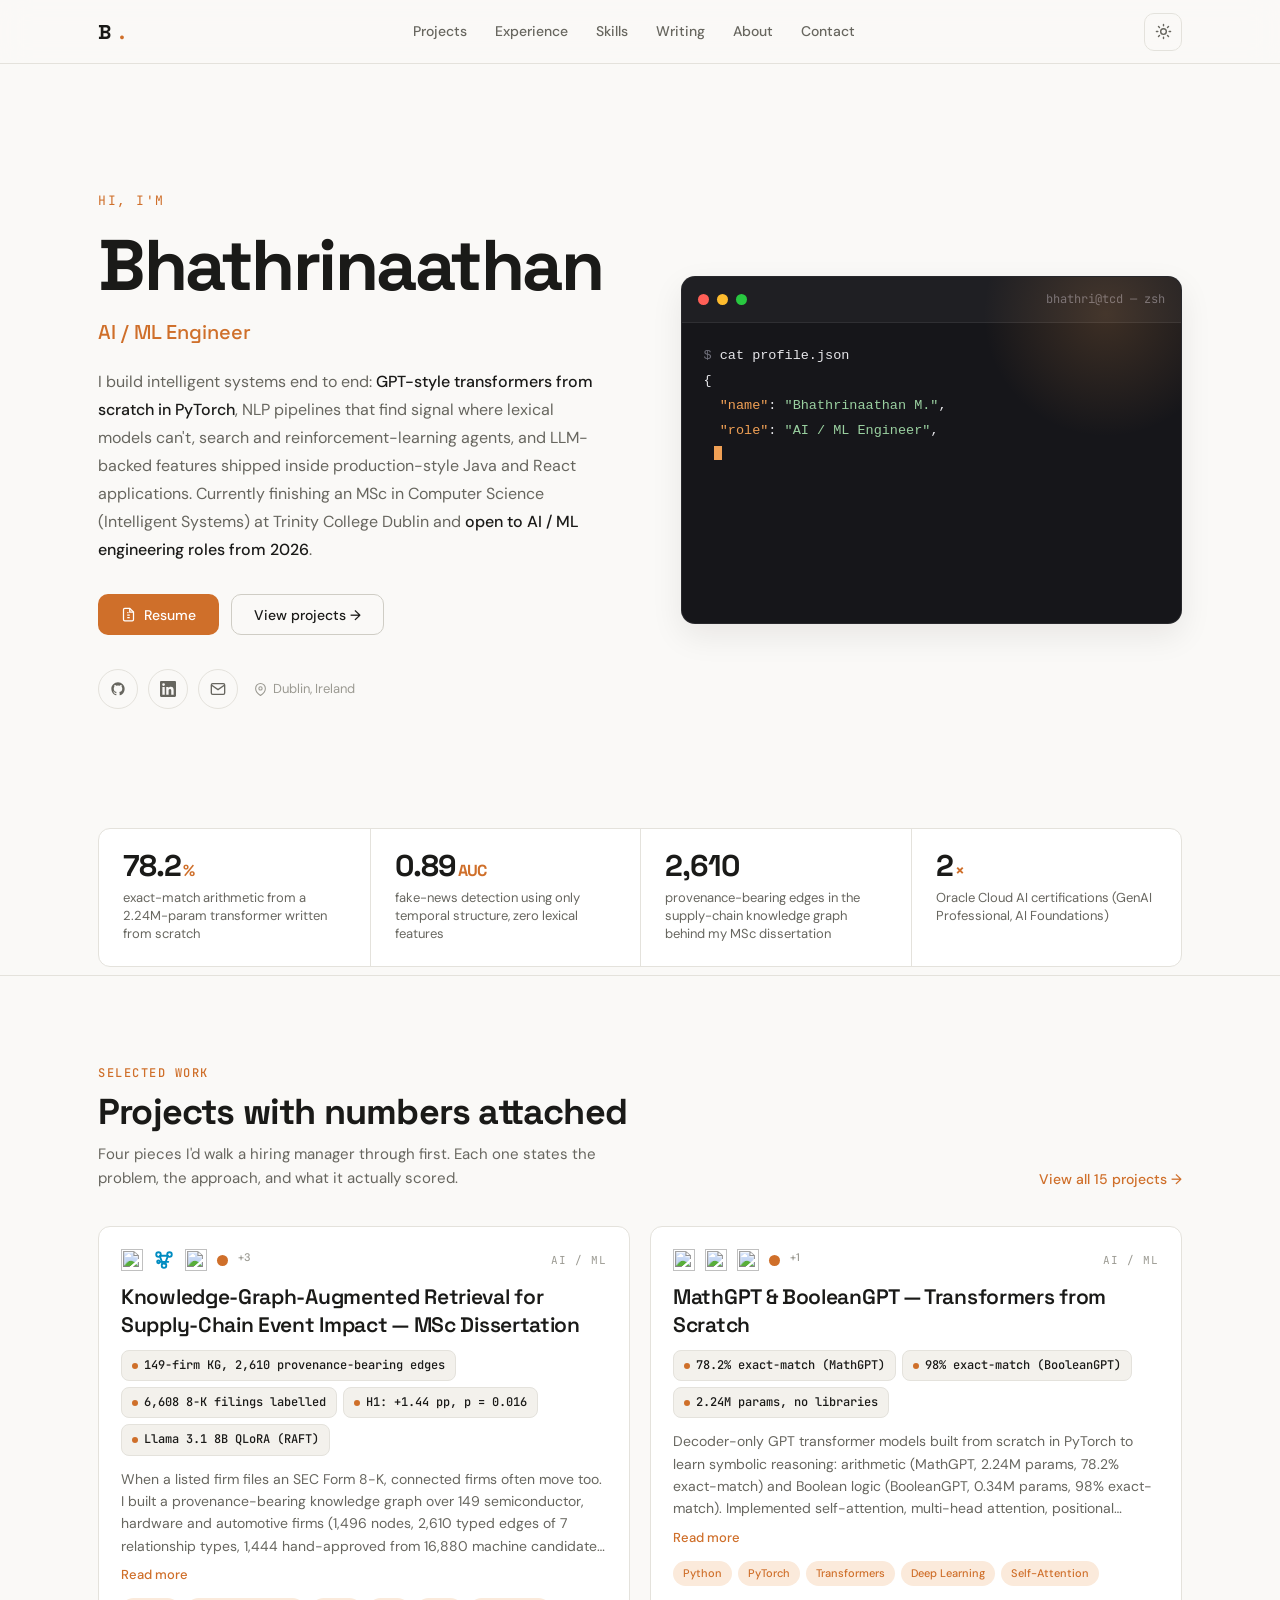
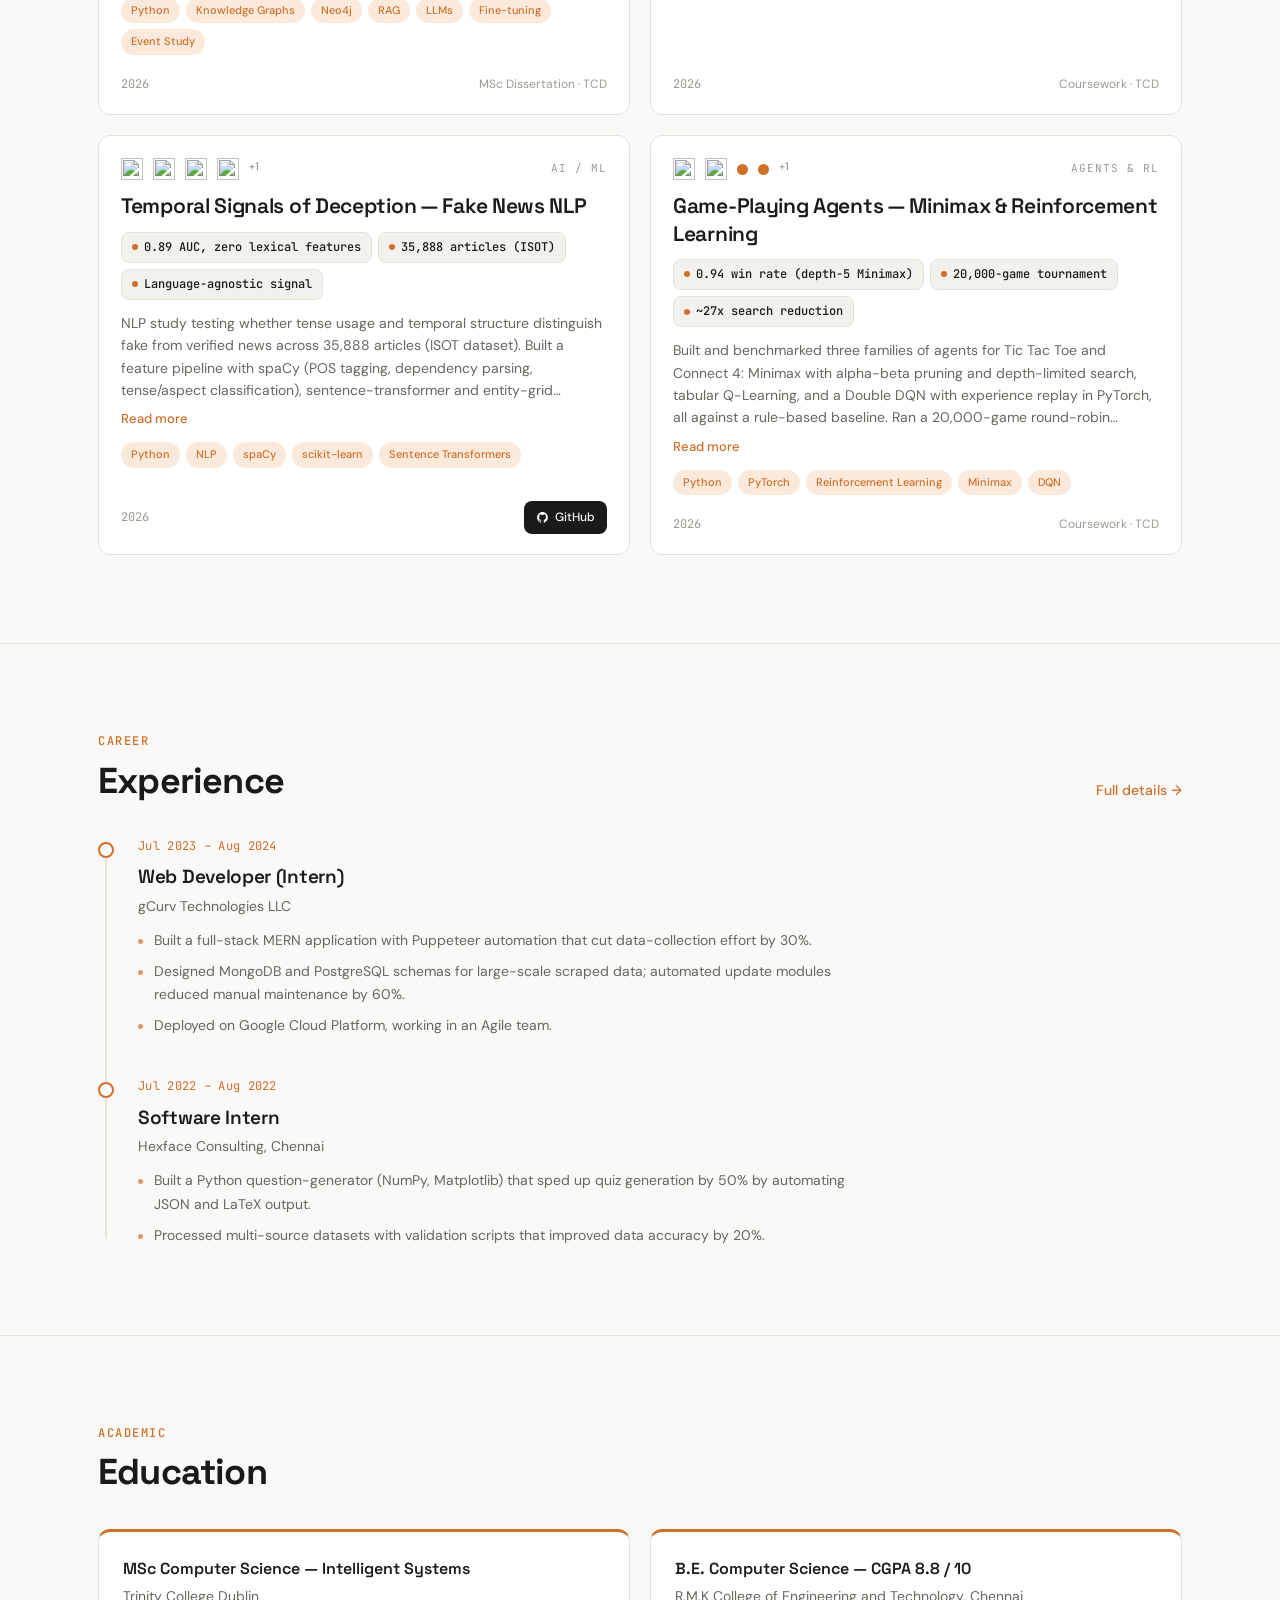
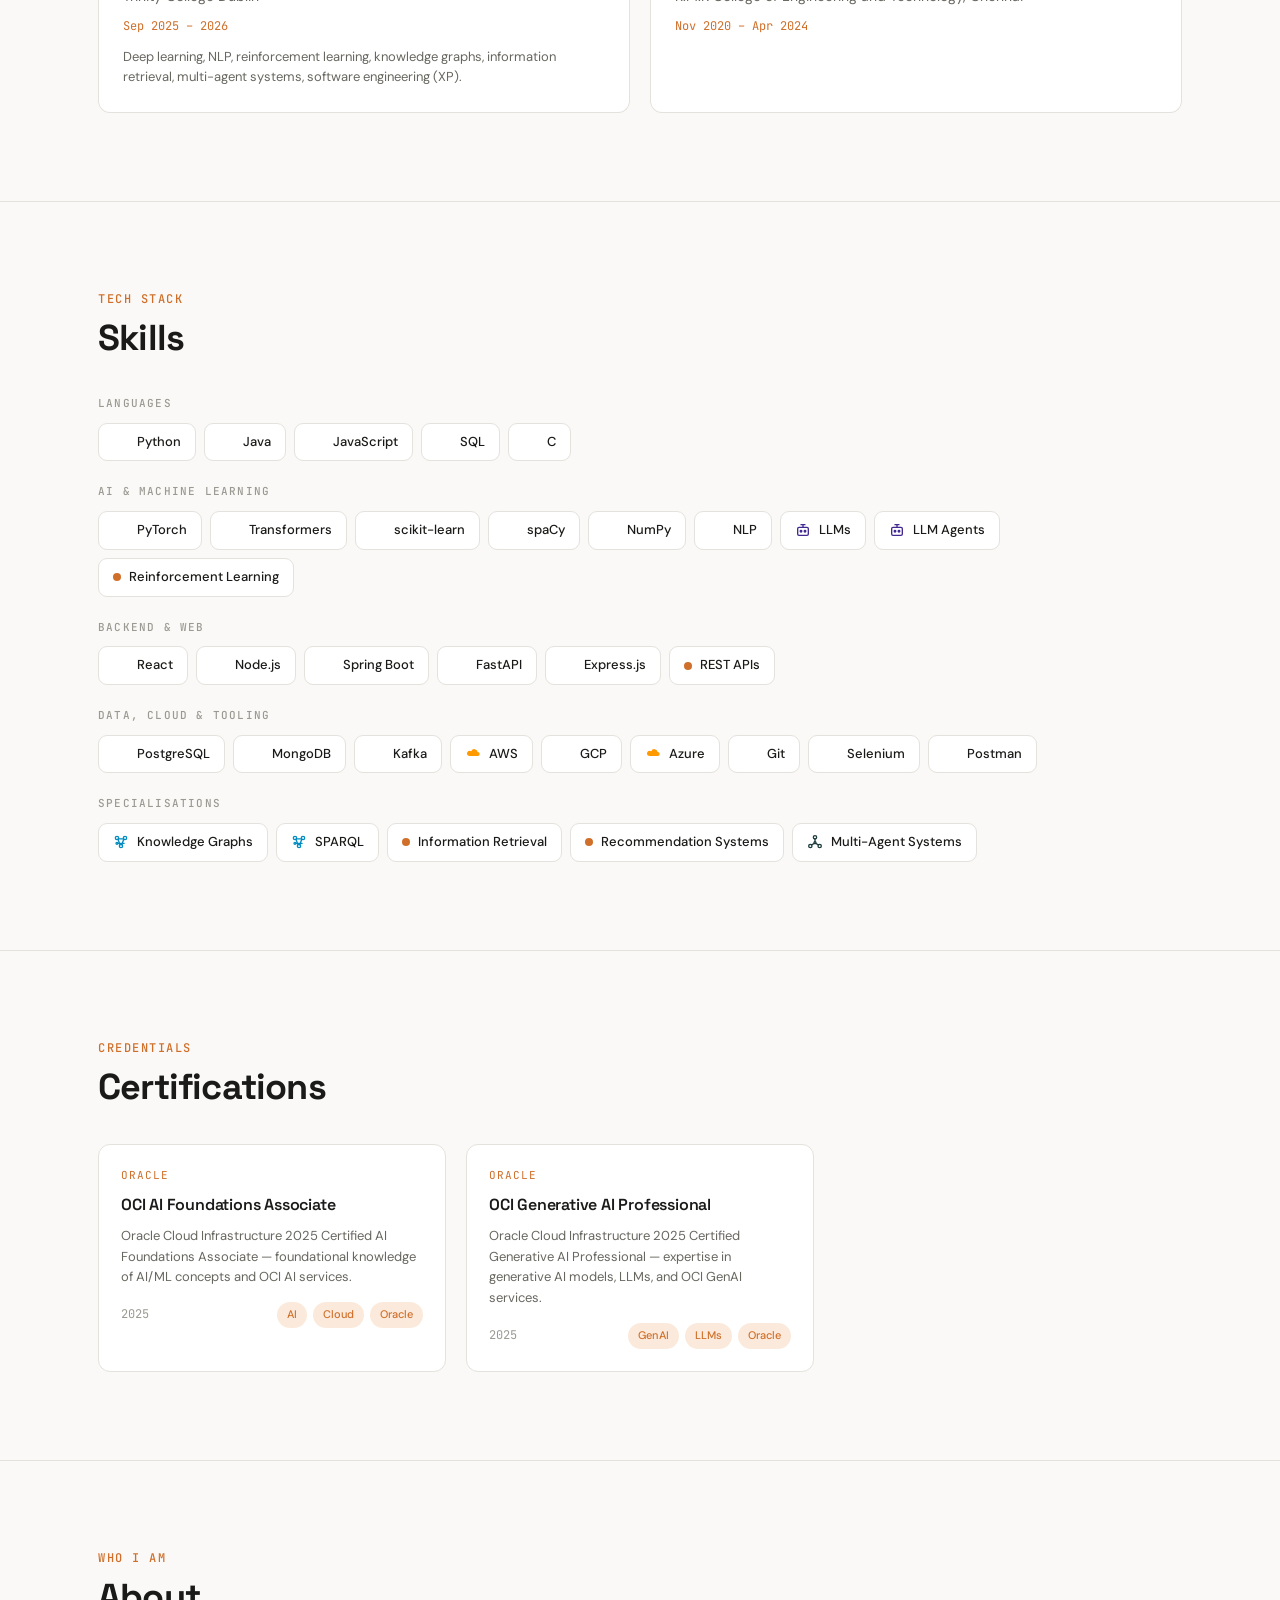
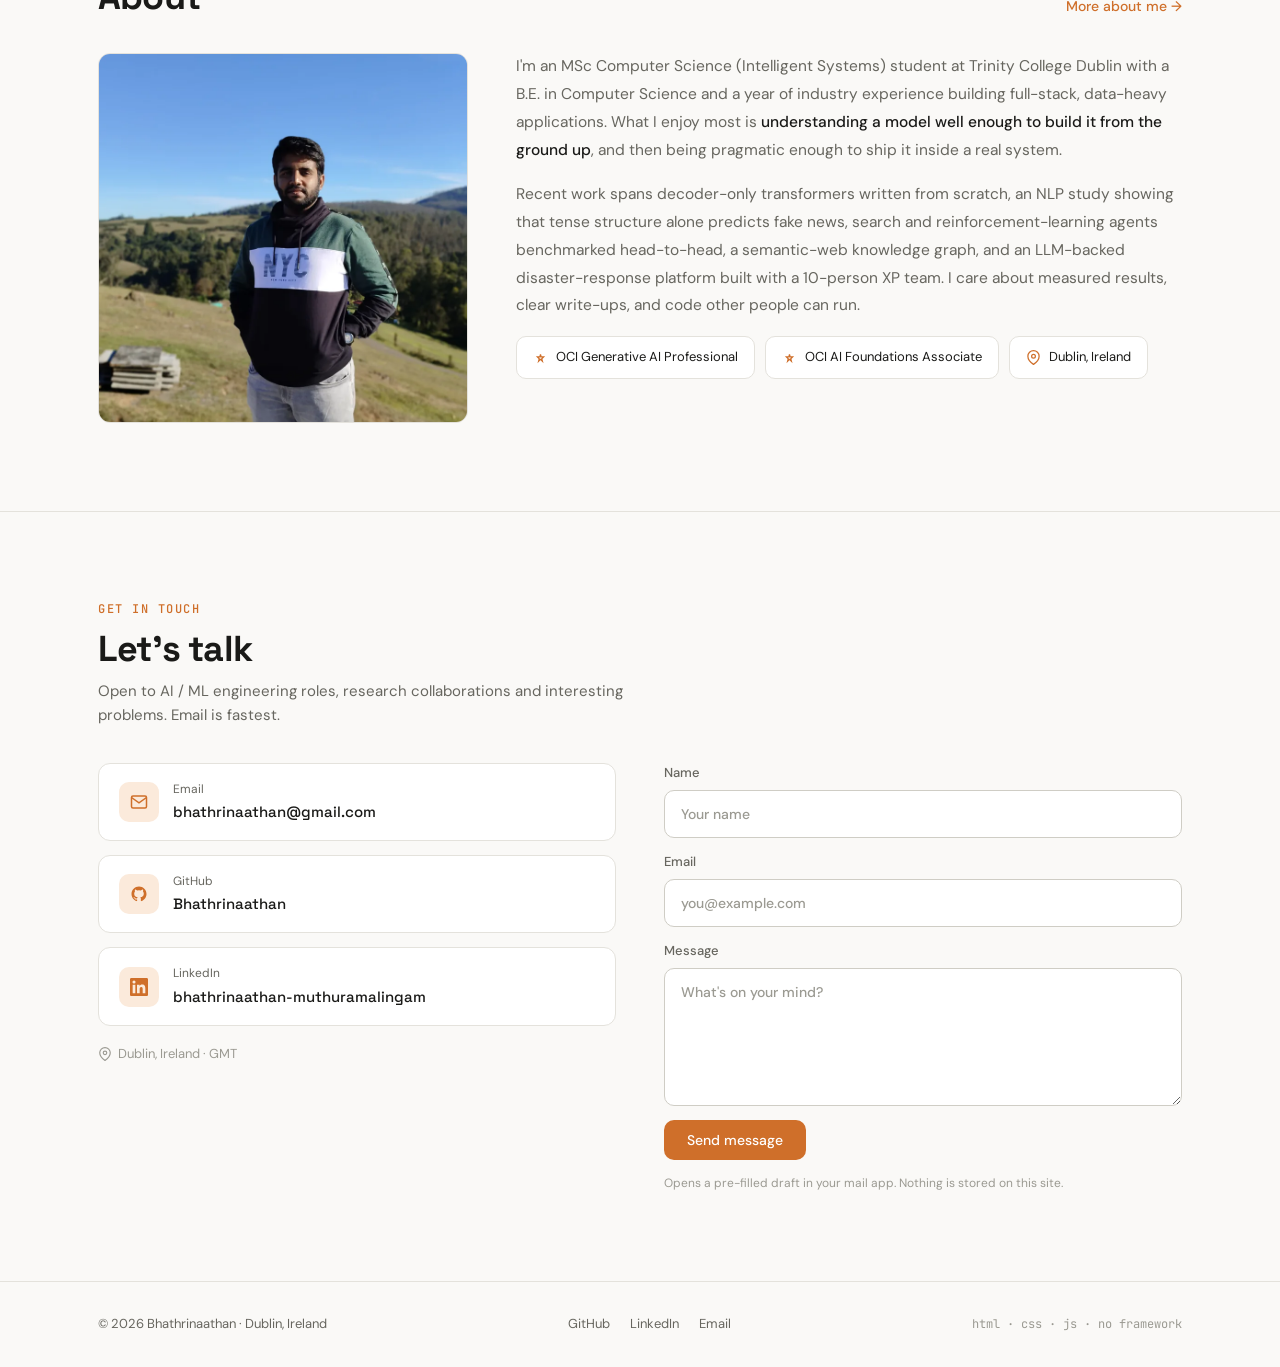
==== commit 59cef6af: "Add MSc dissertation as featured project, link Temporality and OffScript repos" ====
--- a/index.html
+++ b/index.html
@@ -114,7 +114,7 @@
   <div class="proof-strip fade-up" aria-label="Highlights">
     <div class="proof-item"><div class="proof-num">78.2<small>%</small></div><div class="proof-label">exact-match arithmetic from a 2.24M-param transformer written from scratch</div></div>
     <div class="proof-item"><div class="proof-num">0.89<small>AUC</small></div><div class="proof-label">fake-news detection using only temporal structure, zero lexical features</div></div>
-    <div class="proof-item"><div class="proof-num">20<small>k</small></div><div class="proof-label">games in a Minimax vs Q-Learning vs Double DQN tournament</div></div>
+    <div class="proof-item"><div class="proof-num">2,610</div><div class="proof-label">provenance-bearing edges in the supply-chain knowledge graph behind my MSc dissertation</div></div>
     <div class="proof-item"><div class="proof-num">2<small>×</small></div><div class="proof-label">Oracle Cloud AI certifications (GenAI Professional, AI Foundations)</div></div>
   </div>
 </section>
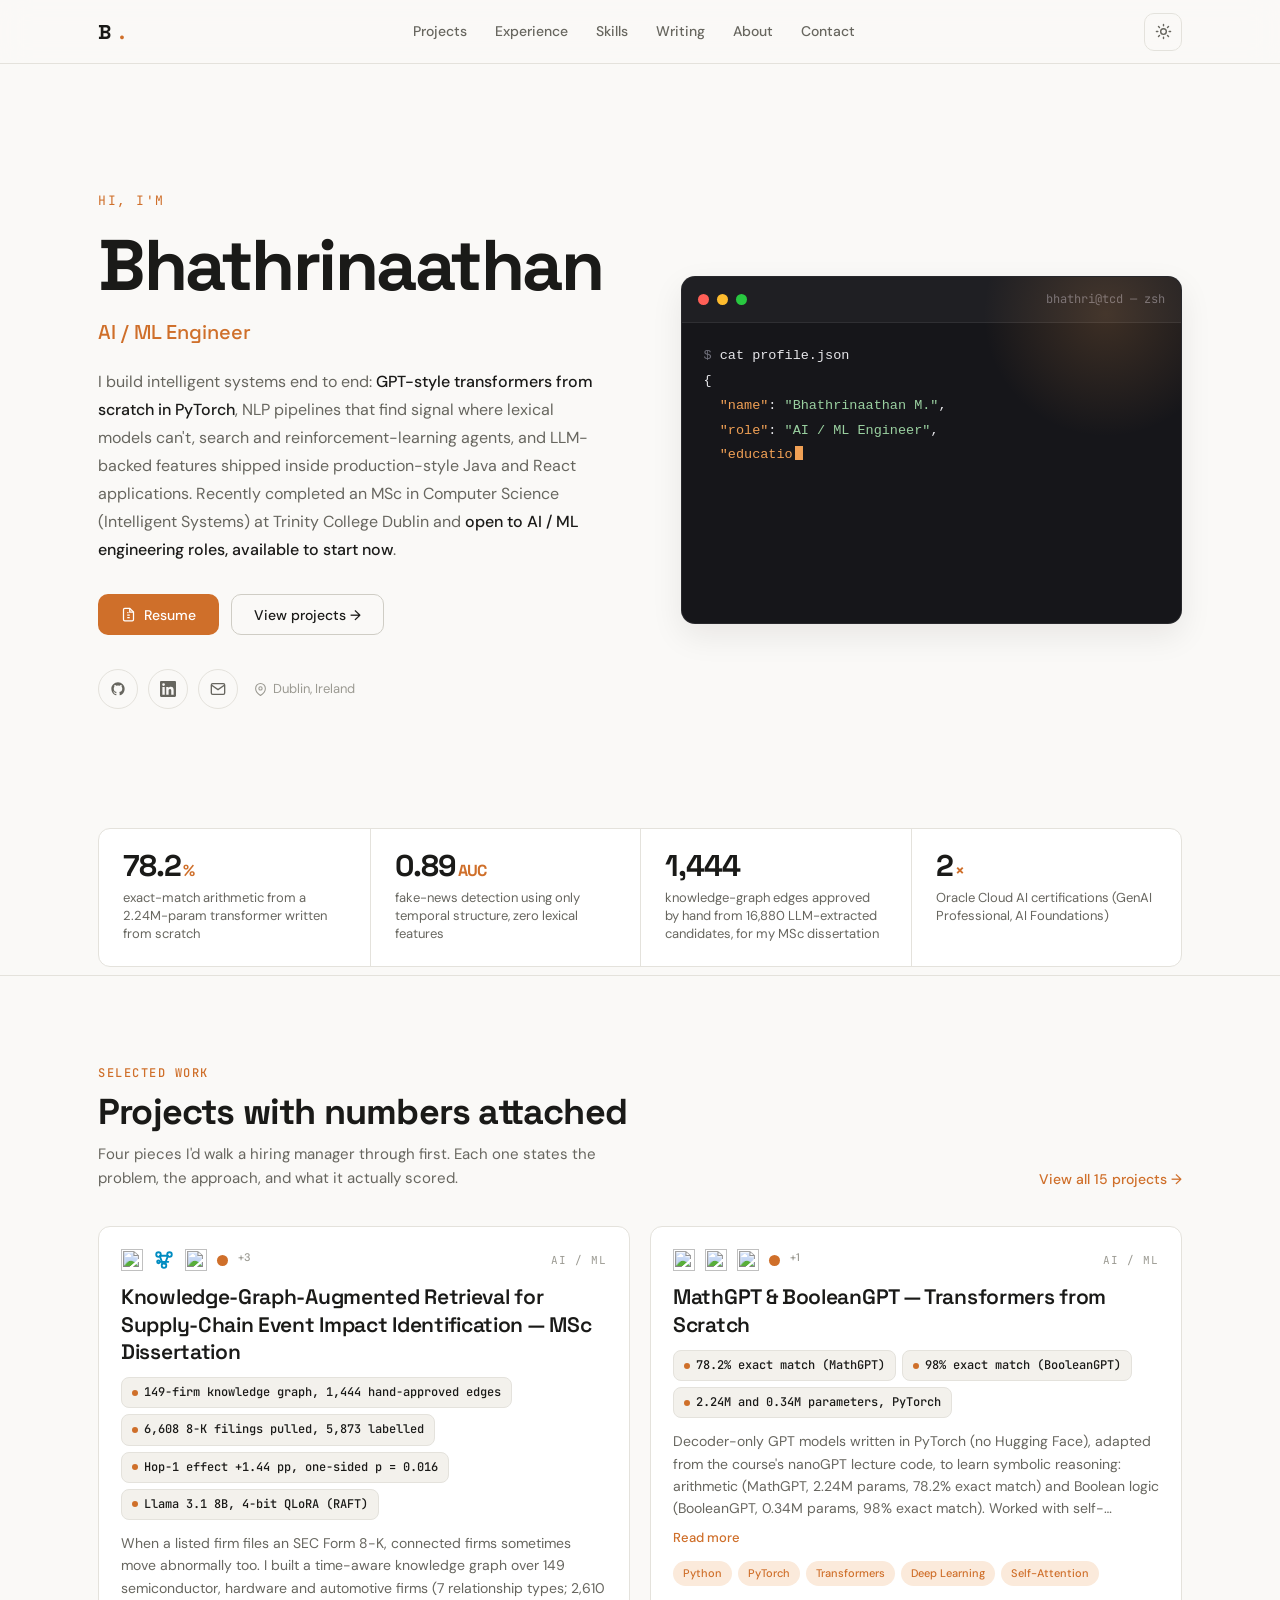
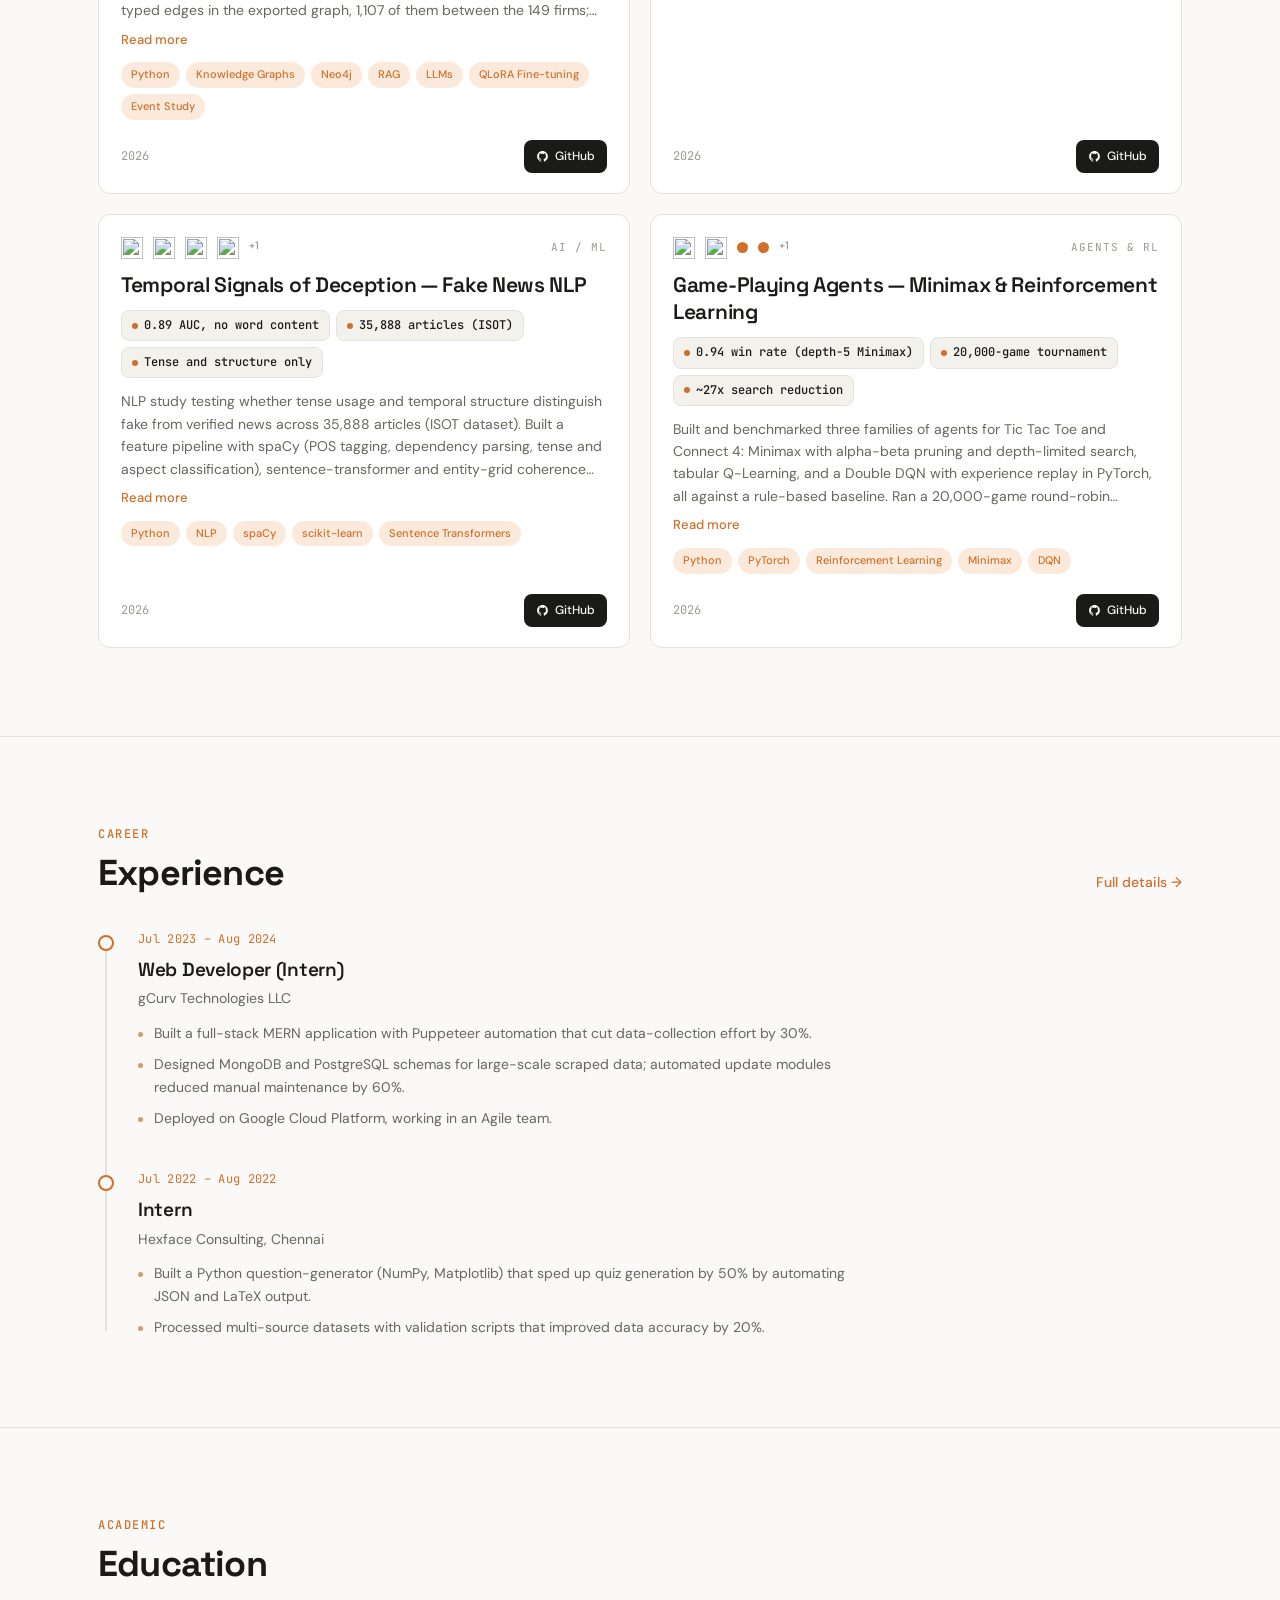
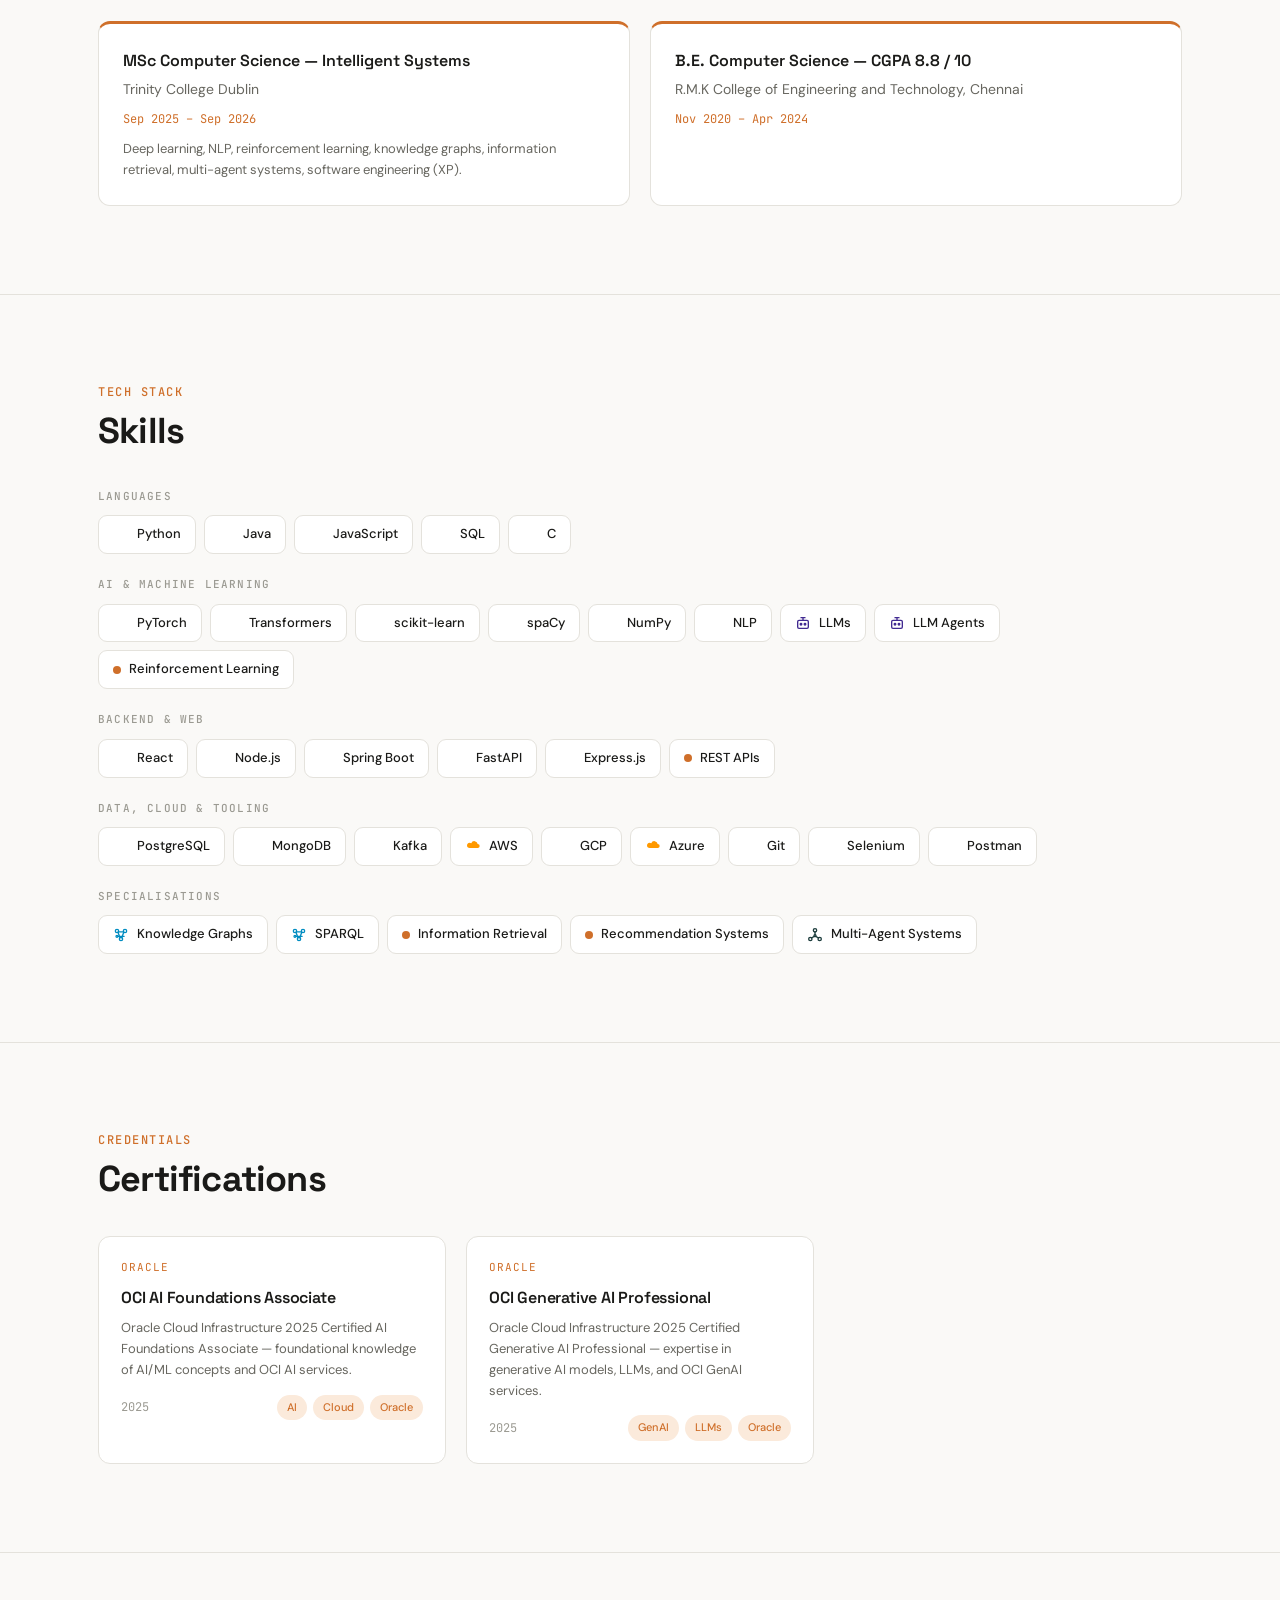
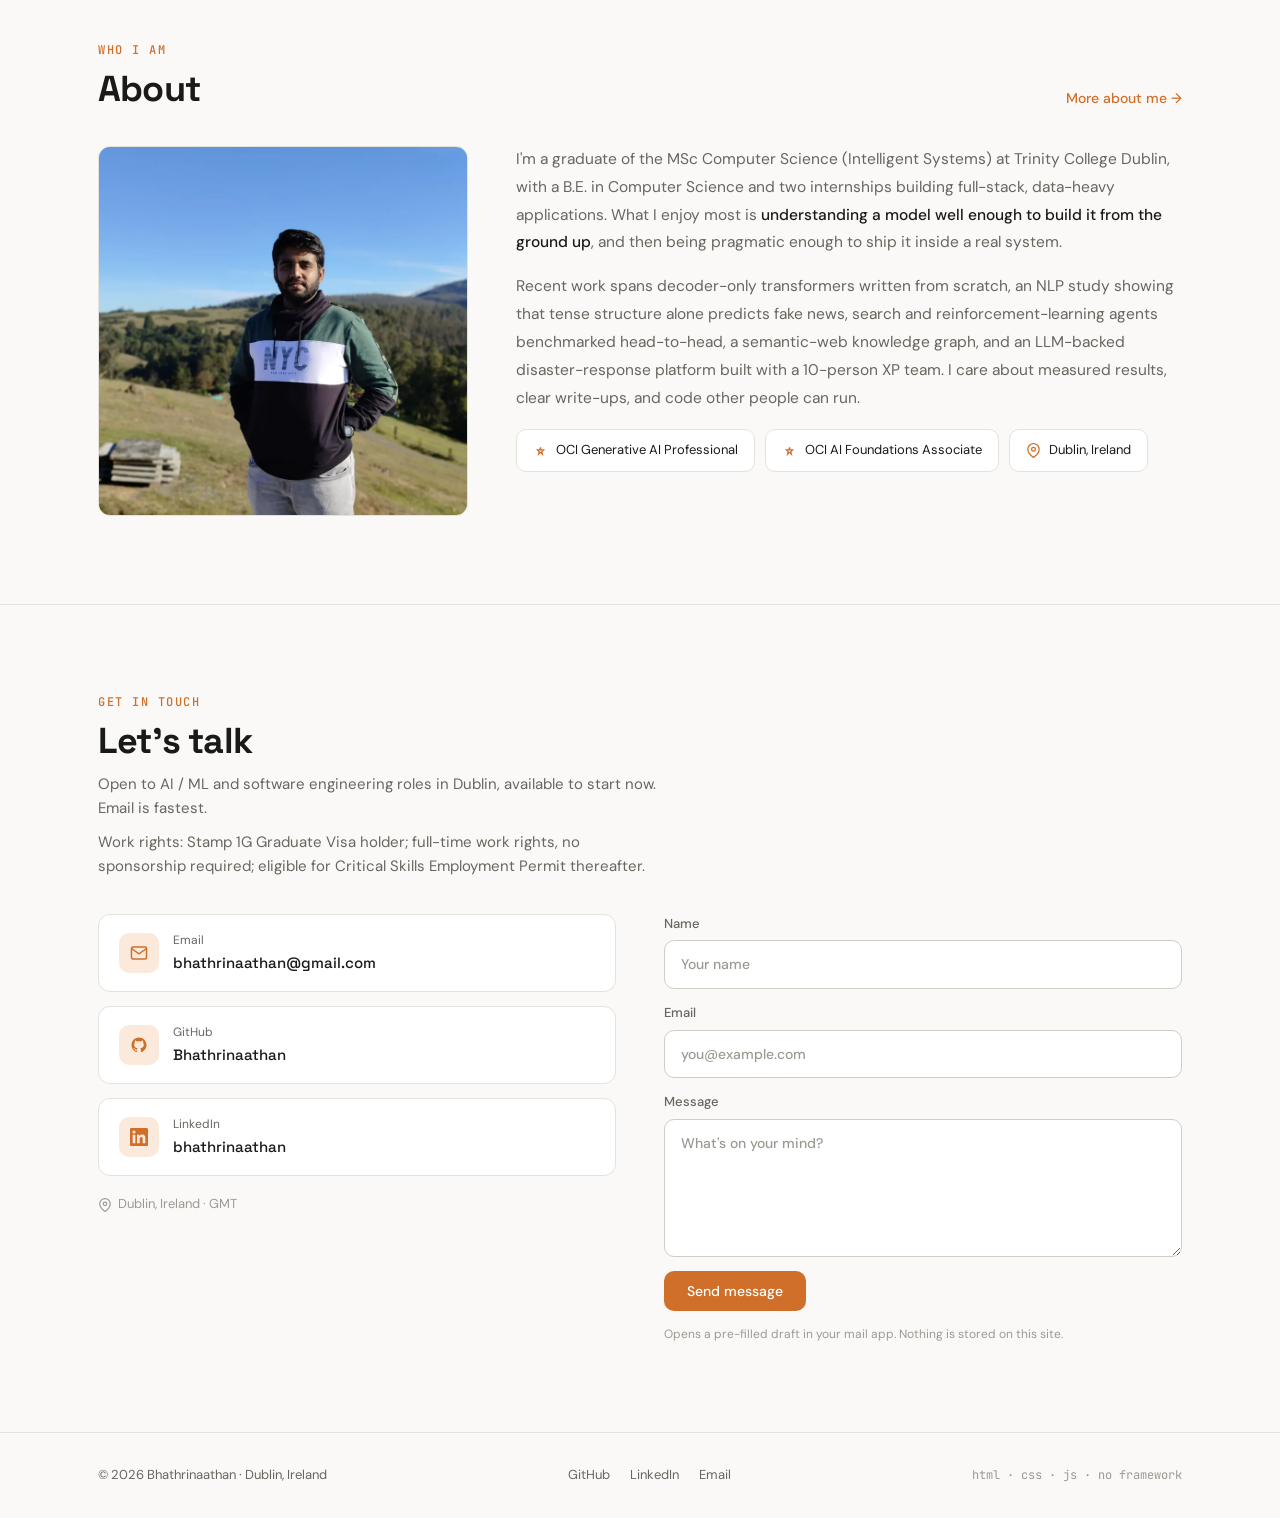
==== commit a96520b7: "Graduate status, work rights, LinkedIn URL, corrected project entries; fix project filter" ====
--- a/index.html
+++ b/index.html
@@ -4,7 +4,7 @@
 <meta charset="UTF-8">
 <meta name="viewport" content="width=device-width, initial-scale=1.0">
 <title>Bhathrinaathan — AI / ML Engineer</title>
-<meta name="description" content="Bhathrinaathan Muthuramalingam — AI / ML engineer and MSc Computer Science (Intelligent Systems) student at Trinity College Dublin. Transformers from scratch, NLP, reinforcement learning and LLM agent systems.">
+<meta name="description" content="Bhathrinaathan Muthuramalingam — AI / ML engineer and MSc Computer Science (Intelligent Systems) graduate of Trinity College Dublin, available now. Transformers from scratch, NLP, reinforcement learning and LLM agent systems.">
 <link rel="canonical" href="https://bhathrinaathan.github.io/">
 <meta name="theme-color" content="#faf9f7">
 <meta property="og:type" content="website">
@@ -18,7 +18,7 @@
 <link rel="preconnect" href="https://fonts.googleapis.com">
 <link rel="preconnect" href="https://fonts.gstatic.com" crossorigin>
 <link rel="stylesheet" href="https://fonts.googleapis.com/css2?family=DM+Sans:ital,opsz,wght@0,9..40,400;0,9..40,500;0,9..40,600;1,9..40,400&family=JetBrains+Mono:wght@400;500&family=Space+Grotesk:wght@500;600;700&display=swap">
-<link rel="stylesheet" href="styles.css?v=20261116b">
+<link rel="stylesheet" href="styles.css?v=20261116c">
 <script type="application/ld+json">
 {
   "@context": "https://schema.org",
@@ -36,7 +36,7 @@
   "address": { "@type": "PostalAddress", "addressLocality": "Dublin", "addressCountry": "IE" },
   "sameAs": [
     "https://github.com/Bhathrinaathan",
-    "https://linkedin.com/in/bhathrinaathan-muthuramalingam"
+    "https://linkedin.com/in/bhathrinaathan"
   ],
   "knowsAbout": ["Machine Learning", "Natural Language Processing", "Transformers", "Reinforcement Learning", "LLM Agents", "Knowledge Graphs", "Information Retrieval"]
 }
@@ -84,8 +84,8 @@
       <p class="hero-bio fade-up">
         I build intelligent systems end to end: <strong>GPT-style transformers from scratch in PyTorch</strong>, NLP pipelines that
         find signal where lexical models can't, search and reinforcement-learning agents, and LLM-backed features shipped inside
-        production-style Java and React applications. Currently finishing an MSc in Computer Science (Intelligent Systems) at
-        Trinity College Dublin and <strong>open to AI / ML engineering roles from 2026</strong>.
+        production-style Java and React applications. Recently completed an MSc in Computer Science (Intelligent Systems) at
+        Trinity College Dublin and <strong>open to AI / ML engineering roles, available to start now</strong>.
       </p>
       <div class="hero-buttons fade-up">
         <a href="https://drive.google.com/file/d/1BozSdoSjn7f3iQ7NVJr0wgcJo_wUBNPD/view?usp=sharing" target="_blank" rel="noopener" class="btn btn-primary">
@@ -96,7 +96,7 @@
       </div>
       <div class="hero-social fade-up">
         <a href="https://github.com/Bhathrinaathan" target="_blank" rel="noopener" aria-label="GitHub"><svg viewBox="0 0 24 24" fill="currentColor" aria-hidden="true"><path d="M12 2C6.477 2 2 6.477 2 12c0 4.42 2.865 8.17 6.839 9.49.5.092.682-.217.682-.482 0-.237-.009-.866-.013-1.7-2.782.604-3.369-1.34-3.369-1.34-.454-1.156-1.11-1.464-1.11-1.464-.908-.62.069-.607.069-.607 1.003.07 1.531 1.03 1.531 1.03.892 1.529 2.341 1.087 2.91.831.092-.646.35-1.086.636-1.337-2.22-.252-4.555-1.11-4.555-4.943 0-1.091.39-1.984 1.029-2.683-.103-.253-.446-1.27.098-2.647 0 0 .84-.269 2.75 1.025A9.578 9.578 0 0112 6.836a9.59 9.59 0 012.504.337c1.909-1.294 2.747-1.025 2.747-1.025.546 1.377.203 2.394.1 2.647.64.699 1.028 1.592 1.028 2.683 0 3.842-2.339 4.687-4.566 4.935.359.309.678.919.678 1.852 0 1.336-.012 2.415-.012 2.743 0 .267.18.578.688.48C19.138 20.167 22 16.418 22 12c0-5.523-4.477-10-10-10z"/></svg></a>
-        <a href="https://linkedin.com/in/bhathrinaathan-muthuramalingam" target="_blank" rel="noopener" aria-label="LinkedIn"><svg viewBox="0 0 24 24" fill="currentColor" aria-hidden="true"><path d="M20.447 20.452h-3.554v-5.569c0-1.328-.027-3.037-1.852-3.037-1.853 0-2.136 1.445-2.136 2.939v5.667H9.351V9h3.414v1.561h.046c.477-.9 1.637-1.85 3.37-1.85 3.601 0 4.267 2.37 4.267 5.455v6.286zM5.337 7.433a2.062 2.062 0 01-2.063-2.065 2.064 2.064 0 112.063 2.065zm1.782 13.019H3.555V9h3.564v11.452zM22.225 0H1.771C.792 0 0 .774 0 1.729v20.542C0 23.227.792 24 1.771 24h20.451C23.2 24 24 23.227 24 22.271V1.729C24 .774 23.2 0 22.222 0h.003z"/></svg></a>
+        <a href="https://linkedin.com/in/bhathrinaathan" target="_blank" rel="noopener" aria-label="LinkedIn"><svg viewBox="0 0 24 24" fill="currentColor" aria-hidden="true"><path d="M20.447 20.452h-3.554v-5.569c0-1.328-.027-3.037-1.852-3.037-1.853 0-2.136 1.445-2.136 2.939v5.667H9.351V9h3.414v1.561h.046c.477-.9 1.637-1.85 3.37-1.85 3.601 0 4.267 2.37 4.267 5.455v6.286zM5.337 7.433a2.062 2.062 0 01-2.063-2.065 2.064 2.064 0 112.063 2.065zm1.782 13.019H3.555V9h3.564v11.452zM22.225 0H1.771C.792 0 0 .774 0 1.729v20.542C0 23.227.792 24 1.771 24h20.451C23.2 24 24 23.227 24 22.271V1.729C24 .774 23.2 0 22.222 0h.003z"/></svg></a>
         <a href="mailto:bhathrinaathan@gmail.com" aria-label="Email"><svg viewBox="0 0 24 24" fill="none" stroke="currentColor" stroke-width="2" aria-hidden="true"><rect x="2" y="4" width="20" height="16" rx="2"/><path d="M22 6l-10 7L2 6"/></svg></a>
         <span class="hero-loc"><svg fill="none" stroke="currentColor" stroke-width="2" viewBox="0 0 24 24" aria-hidden="true"><path d="M21 10c0 7-9 13-9 13s-9-6-9-13a9 9 0 0118 0z"/><circle cx="12" cy="10" r="3"/></svg>Dublin, Ireland</span>
       </div>
@@ -114,7 +114,7 @@
   <div class="proof-strip fade-up" aria-label="Highlights">
     <div class="proof-item"><div class="proof-num">78.2<small>%</small></div><div class="proof-label">exact-match arithmetic from a 2.24M-param transformer written from scratch</div></div>
     <div class="proof-item"><div class="proof-num">0.89<small>AUC</small></div><div class="proof-label">fake-news detection using only temporal structure, zero lexical features</div></div>
-    <div class="proof-item"><div class="proof-num">2,610</div><div class="proof-label">provenance-bearing edges in the supply-chain knowledge graph behind my MSc dissertation</div></div>
+    <div class="proof-item"><div class="proof-num">1,444</div><div class="proof-label">knowledge-graph edges approved by hand from 16,880 LLM-extracted candidates, for my MSc dissertation</div></div>
     <div class="proof-item"><div class="proof-num">2<small>×</small></div><div class="proof-label">Oracle Cloud AI certifications (GenAI Professional, AI Foundations)</div></div>
   </div>
 </section>
@@ -159,7 +159,7 @@
       <div class="timeline-item">
         <div class="timeline-dot"></div>
         <div class="timeline-date">Jul 2022 – Aug 2022</div>
-        <div class="timeline-role">Software Intern</div>
+        <div class="timeline-role">Intern</div>
         <div class="timeline-company">Hexface Consulting, Chennai</div>
         <ul class="timeline-bullets">
           <li>Built a Python question-generator (NumPy, Matplotlib) that sped up quiz generation by 50% by automating JSON and LaTeX output.</li>
@@ -183,7 +183,7 @@
       <div class="edu-card">
         <div class="edu-degree">MSc Computer Science — Intelligent Systems</div>
         <div class="edu-school">Trinity College Dublin</div>
-        <div class="edu-date">Sep 2025 – 2026</div>
+        <div class="edu-date">Sep 2025 – Sep 2026</div>
         <div class="edu-note">Deep learning, NLP, reinforcement learning, knowledge graphs, information retrieval, multi-agent systems, software engineering (XP).</div>
       </div>
       <div class="edu-card">
@@ -254,8 +254,8 @@
       </div>
       <div class="about-text fade-up">
         <p>
-          I'm an MSc Computer Science (Intelligent Systems) student at Trinity College Dublin with a B.E. in Computer Science
-          and a year of industry experience building full-stack, data-heavy applications. What I enjoy most is
+          I'm a graduate of the MSc Computer Science (Intelligent Systems) at Trinity College Dublin, with a B.E. in Computer Science
+          and two internships building full-stack, data-heavy applications. What I enjoy most is
           <strong>understanding a model well enough to build it from the ground up</strong>, and then being pragmatic enough
           to ship it inside a real system.
         </p>
@@ -282,7 +282,8 @@
       <div>
         <div class="section-label">Get in touch</div>
         <h2 class="section-title">Let's talk</h2>
-        <p class="section-sub">Open to AI / ML engineering roles, research collaborations and interesting problems. Email is fastest.</p>
+        <p class="section-sub">Open to AI / ML and software engineering roles in Dublin, available to start now. Email is fastest.</p>
+        <p class="section-sub">Work rights: Stamp 1G Graduate Visa holder; full-time work rights, no sponsorship required; eligible for Critical Skills Employment Permit thereafter.</p>
       </div>
     </div>
     <div class="contact-grid">
@@ -295,9 +296,9 @@
           <div class="contact-card-icon"><svg fill="currentColor" viewBox="0 0 24 24" aria-hidden="true"><path d="M12 2C6.477 2 2 6.477 2 12c0 4.42 2.865 8.17 6.839 9.49.5.092.682-.217.682-.482 0-.237-.009-.866-.013-1.7-2.782.604-3.369-1.34-3.369-1.34-.454-1.156-1.11-1.464-1.11-1.464-.908-.62.069-.607.069-.607 1.003.07 1.531 1.03 1.531 1.03.892 1.529 2.341 1.087 2.91.831.092-.646.35-1.086.636-1.337-2.22-.252-4.555-1.11-4.555-4.943 0-1.091.39-1.984 1.029-2.683-.103-.253-.446-1.27.098-2.647 0 0 .84-.269 2.75 1.025A9.578 9.578 0 0112 6.836a9.59 9.59 0 012.504.337c1.909-1.294 2.747-1.025 2.747-1.025.546 1.377.203 2.394.1 2.647.64.699 1.028 1.592 1.028 2.683 0 3.842-2.339 4.687-4.566 4.935.359.309.678.919.678 1.852 0 1.336-.012 2.415-.012 2.743 0 .267.18.578.688.48C19.138 20.167 22 16.418 22 12c0-5.523-4.477-10-10-10z"/></svg></div>
           <div><div class="contact-card-label">GitHub</div><div class="contact-card-value">Bhathrinaathan</div></div>
         </a>
-        <a href="https://linkedin.com/in/bhathrinaathan-muthuramalingam" target="_blank" rel="noopener" class="contact-card">
+        <a href="https://linkedin.com/in/bhathrinaathan" target="_blank" rel="noopener" class="contact-card">
           <div class="contact-card-icon"><svg fill="currentColor" viewBox="0 0 24 24" aria-hidden="true"><path d="M20.447 20.452h-3.554v-5.569c0-1.328-.027-3.037-1.852-3.037-1.853 0-2.136 1.445-2.136 2.939v5.667H9.351V9h3.414v1.561h.046c.477-.9 1.637-1.85 3.37-1.85 3.601 0 4.267 2.37 4.267 5.455v6.286zM5.337 7.433a2.062 2.062 0 01-2.063-2.065 2.064 2.064 0 112.063 2.065zm1.782 13.019H3.555V9h3.564v11.452zM22.225 0H1.771C.792 0 0 .774 0 1.729v20.542C0 23.227.792 24 1.771 24h20.451C23.2 24 24 23.227 24 22.271V1.729C24 .774 23.2 0 22.222 0h.003z"/></svg></div>
-          <div><div class="contact-card-label">LinkedIn</div><div class="contact-card-value">bhathrinaathan-muthuramalingam</div></div>
+          <div><div class="contact-card-label">LinkedIn</div><div class="contact-card-value">bhathrinaathan</div></div>
         </a>
         <div class="contact-loc"><svg fill="none" stroke="currentColor" stroke-width="2" viewBox="0 0 24 24" aria-hidden="true"><path d="M21 10c0 7-9 13-9 13s-9-6-9-13a9 9 0 0118 0z"/><circle cx="12" cy="10" r="3"/></svg>Dublin, Ireland · GMT</div>
       </div>
@@ -319,7 +320,7 @@
     <span>© 2026 Bhathrinaathan · Dublin, Ireland</span>
     <div class="footer-links">
       <a href="https://github.com/Bhathrinaathan" target="_blank" rel="noopener">GitHub</a>
-      <a href="https://linkedin.com/in/bhathrinaathan-muthuramalingam" target="_blank" rel="noopener">LinkedIn</a>
+      <a href="https://linkedin.com/in/bhathrinaathan" target="_blank" rel="noopener">LinkedIn</a>
       <a href="mailto:bhathrinaathan@gmail.com">Email</a>
     </div>
     <span class="mono">html · css · js · no framework</span>
@@ -355,12 +356,12 @@
       [['', '{']],
       [['', '  '], [K, '"name"'], ['', ': '], [S, '"Bhathrinaathan M."'], ['', ',']],
       [['', '  '], [K, '"role"'], ['', ': '], [S, '"AI / ML Engineer"'], ['', ',']],
-      [['', '  '], [K, '"education"'], ['', ': '], [S, '"MSc Intelligent Systems · Trinity College Dublin"'], ['', ',']],
+      [['', '  '], [K, '"education"'], ['', ': '], [S, '"MSc Intelligent Systems · Trinity College Dublin (completed)"'], ['', ',']],
       [['', '  '], [K, '"focus"'], ['', ': ['], [S, '"transformers"'], ['', ', '], [S, '"nlp"'], ['', ', '], [S, '"reinforcement-learning"'], ['', ', '], [S, '"llm-agents"'], ['', '],']],
       [['', '  '], [K, '"stack"'], ['', ': ['], [S, '"python"'], ['', ', '], [S, '"pytorch"'], ['', ', '], [S, '"java"'], ['', ', '], [S, '"react"'], ['', ', '], [S, '"postgres"'], ['', '],']],
       [['', '  '], [K, '"shipped"'], ['', ': '], [N, '14'], ['', ', '], ['', '  '], [C, '// projects, 4 with published metrics']],
       [['', '  '], [K, '"location"'], ['', ': '], [S, '"Dublin, IE"'], ['', ',']],
-      [['', '  '], [K, '"open_to"'], ['', ': '], [S, '"AI / ML roles · 2026"']],
+      [['', '  '], [K, '"open_to"'], ['', ': '], [S, '"AI / ML and software roles · available now"']],
       [['', '}']],
       [[P, '$ ']]
     ];
--- a/styles.css
+++ b/styles.css
@@ -102,6 +102,7 @@
 button { font: inherit; color: inherit; background: none; border: 0; cursor: pointer; }
 ::selection { background: var(--sel); }
 :focus-visible { outline: 2px solid var(--accent); outline-offset: 3px; border-radius: 4px; }
+[hidden] { display: none !important; }
 .sr-only { position: absolute; width: 1px; height: 1px; overflow: hidden; clip: rect(0 0 0 0); white-space: nowrap; }
 
 /* ── Layout helpers ── */
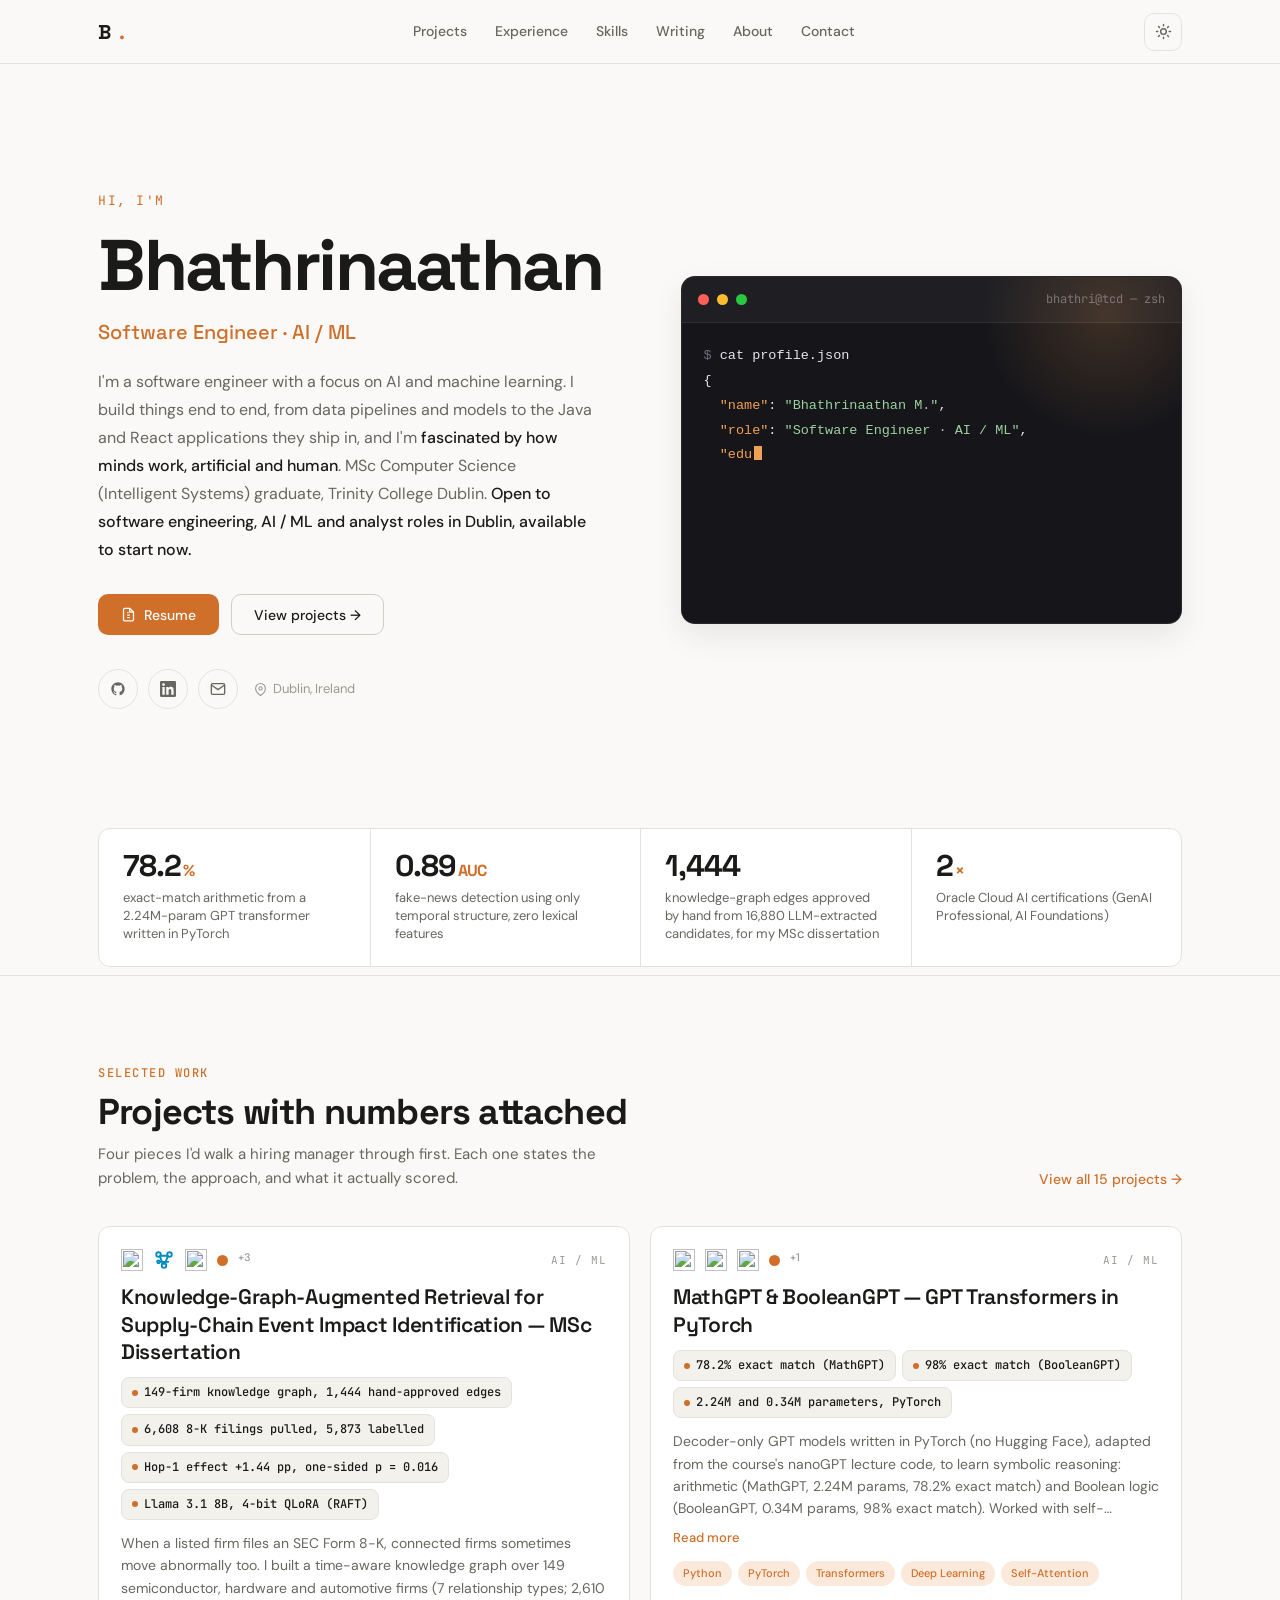
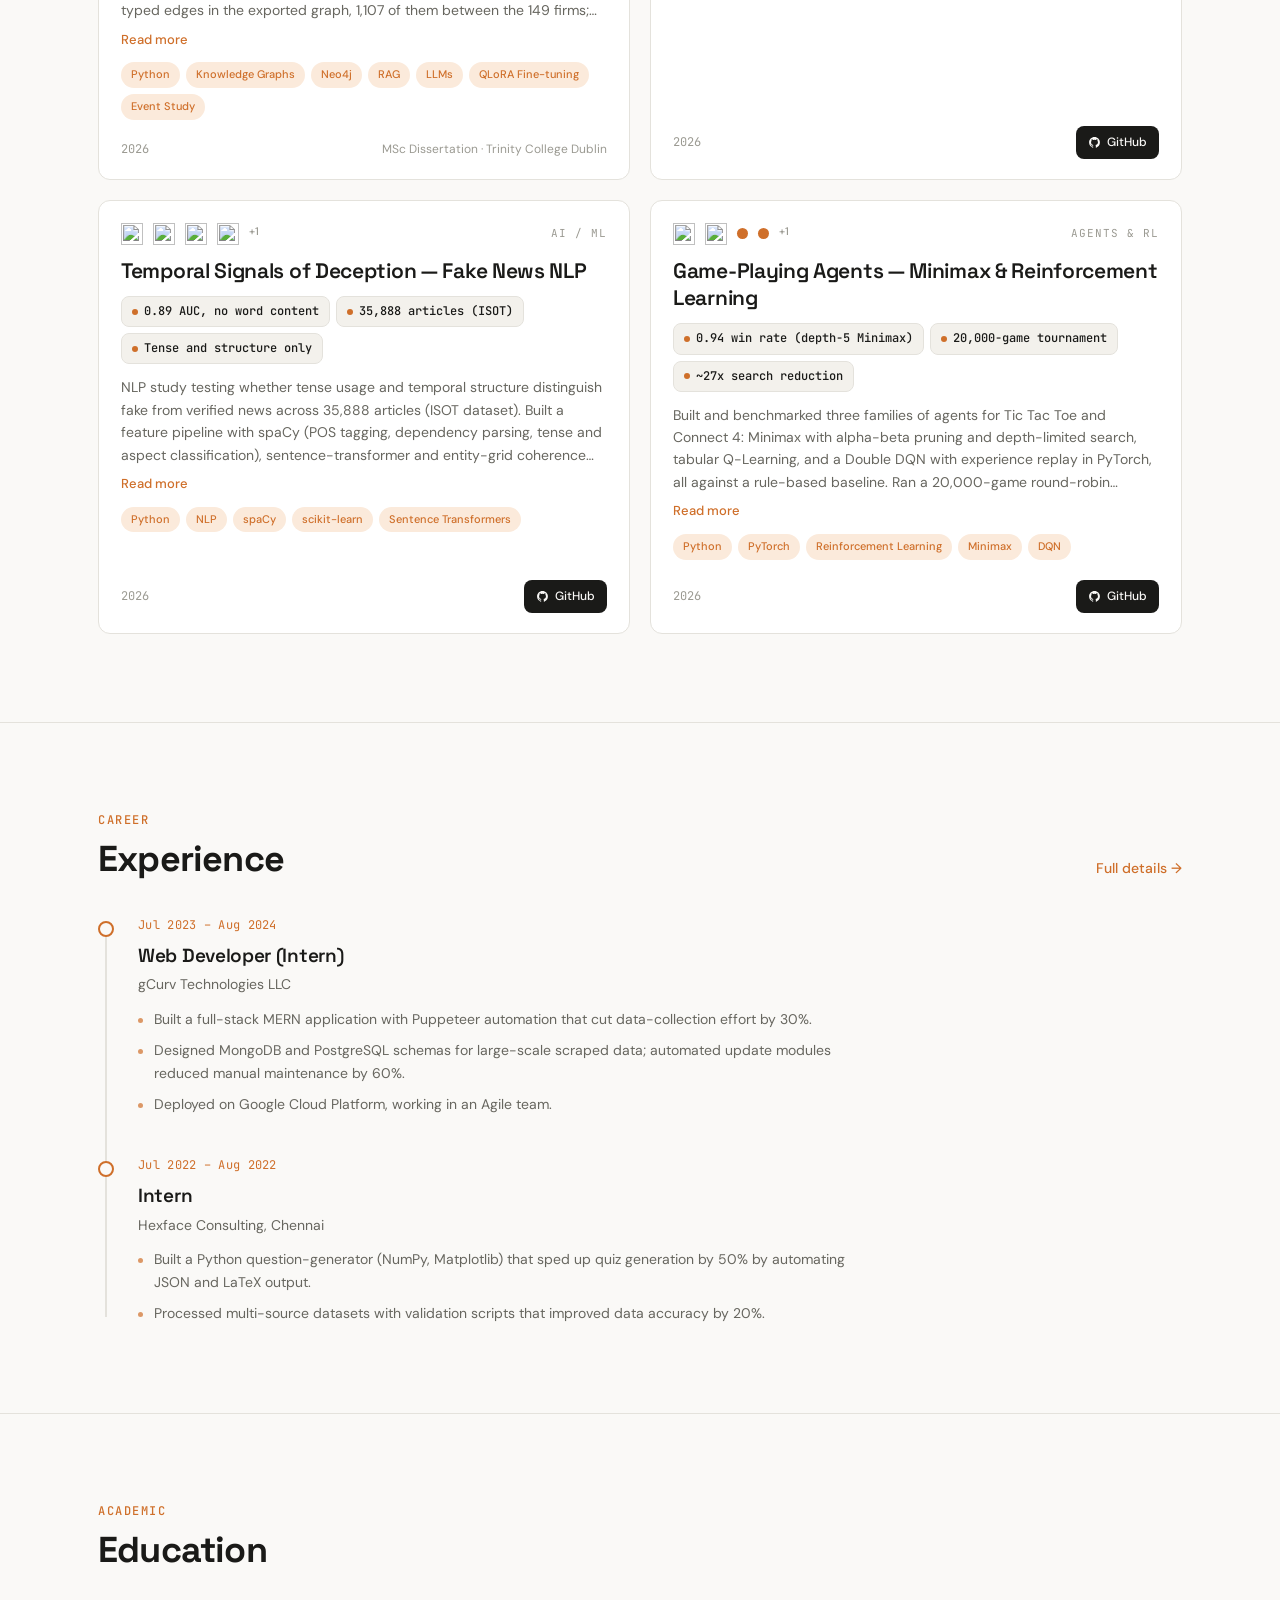
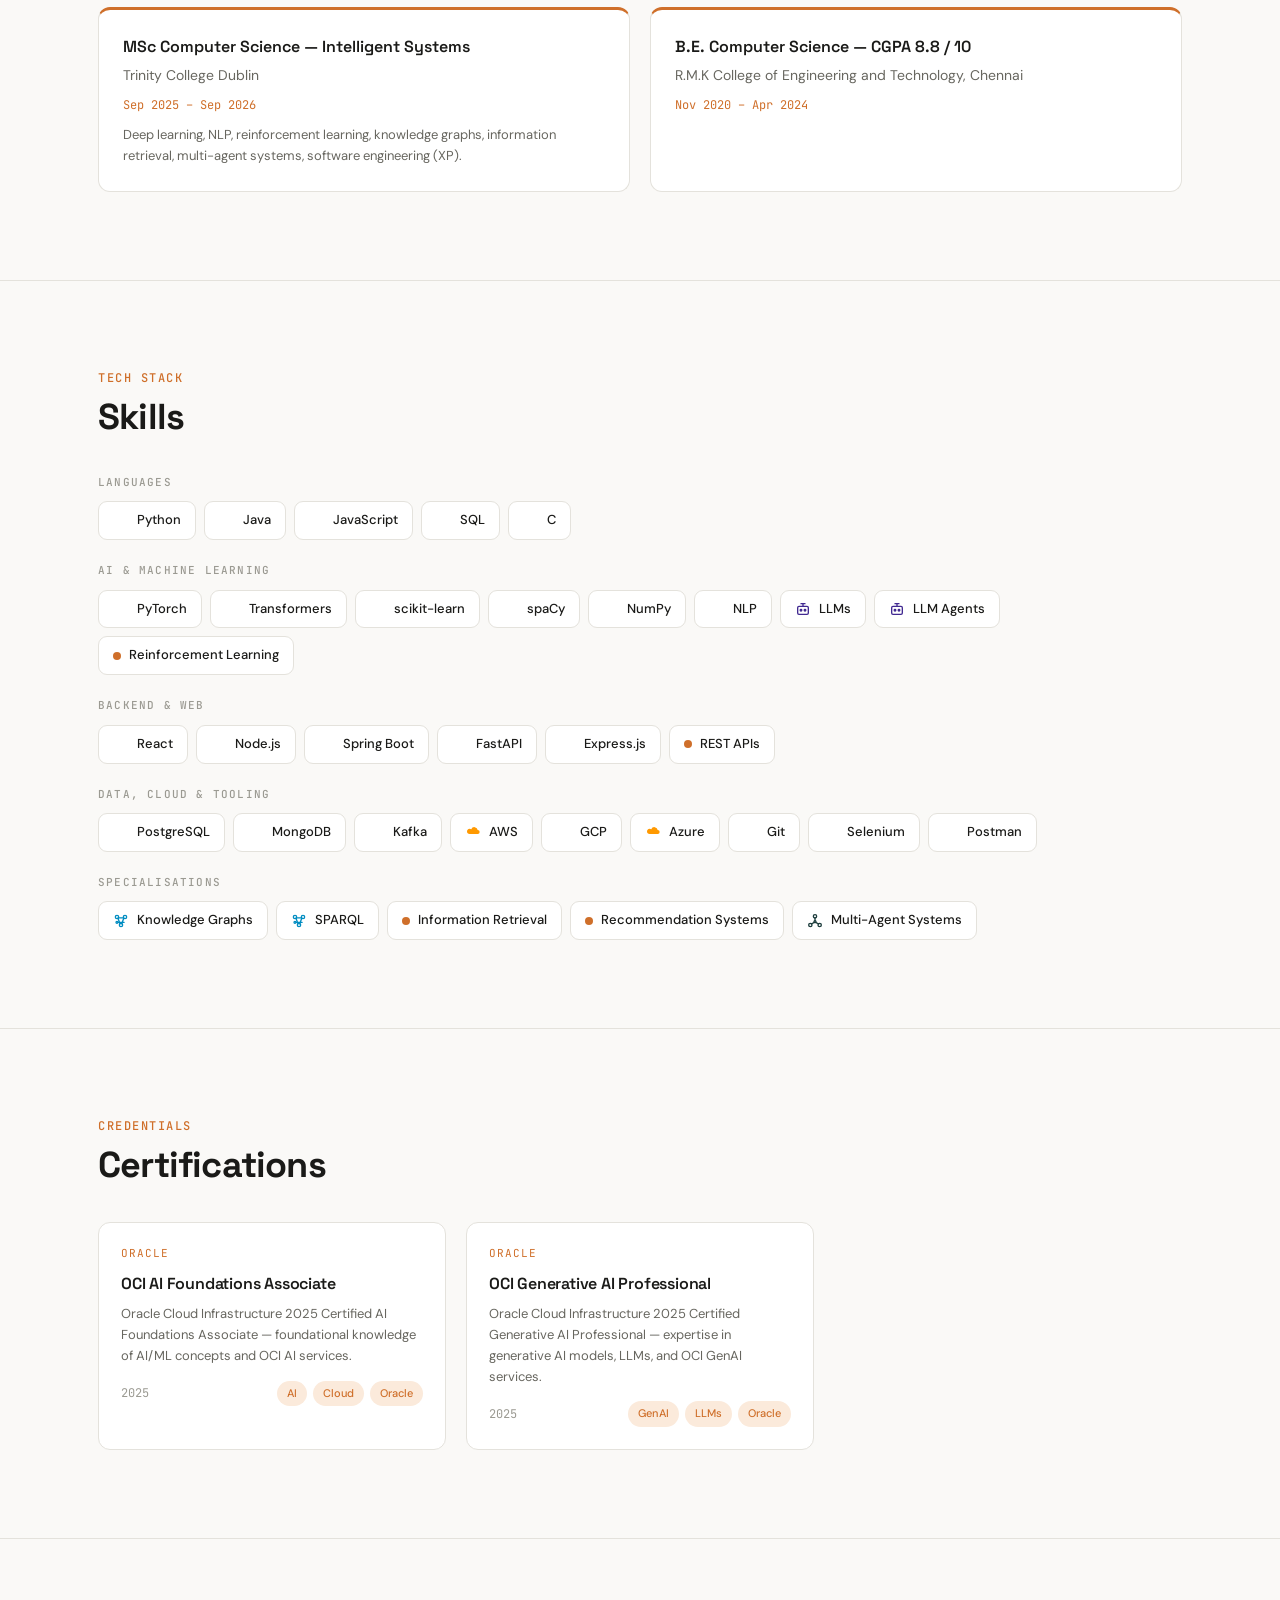
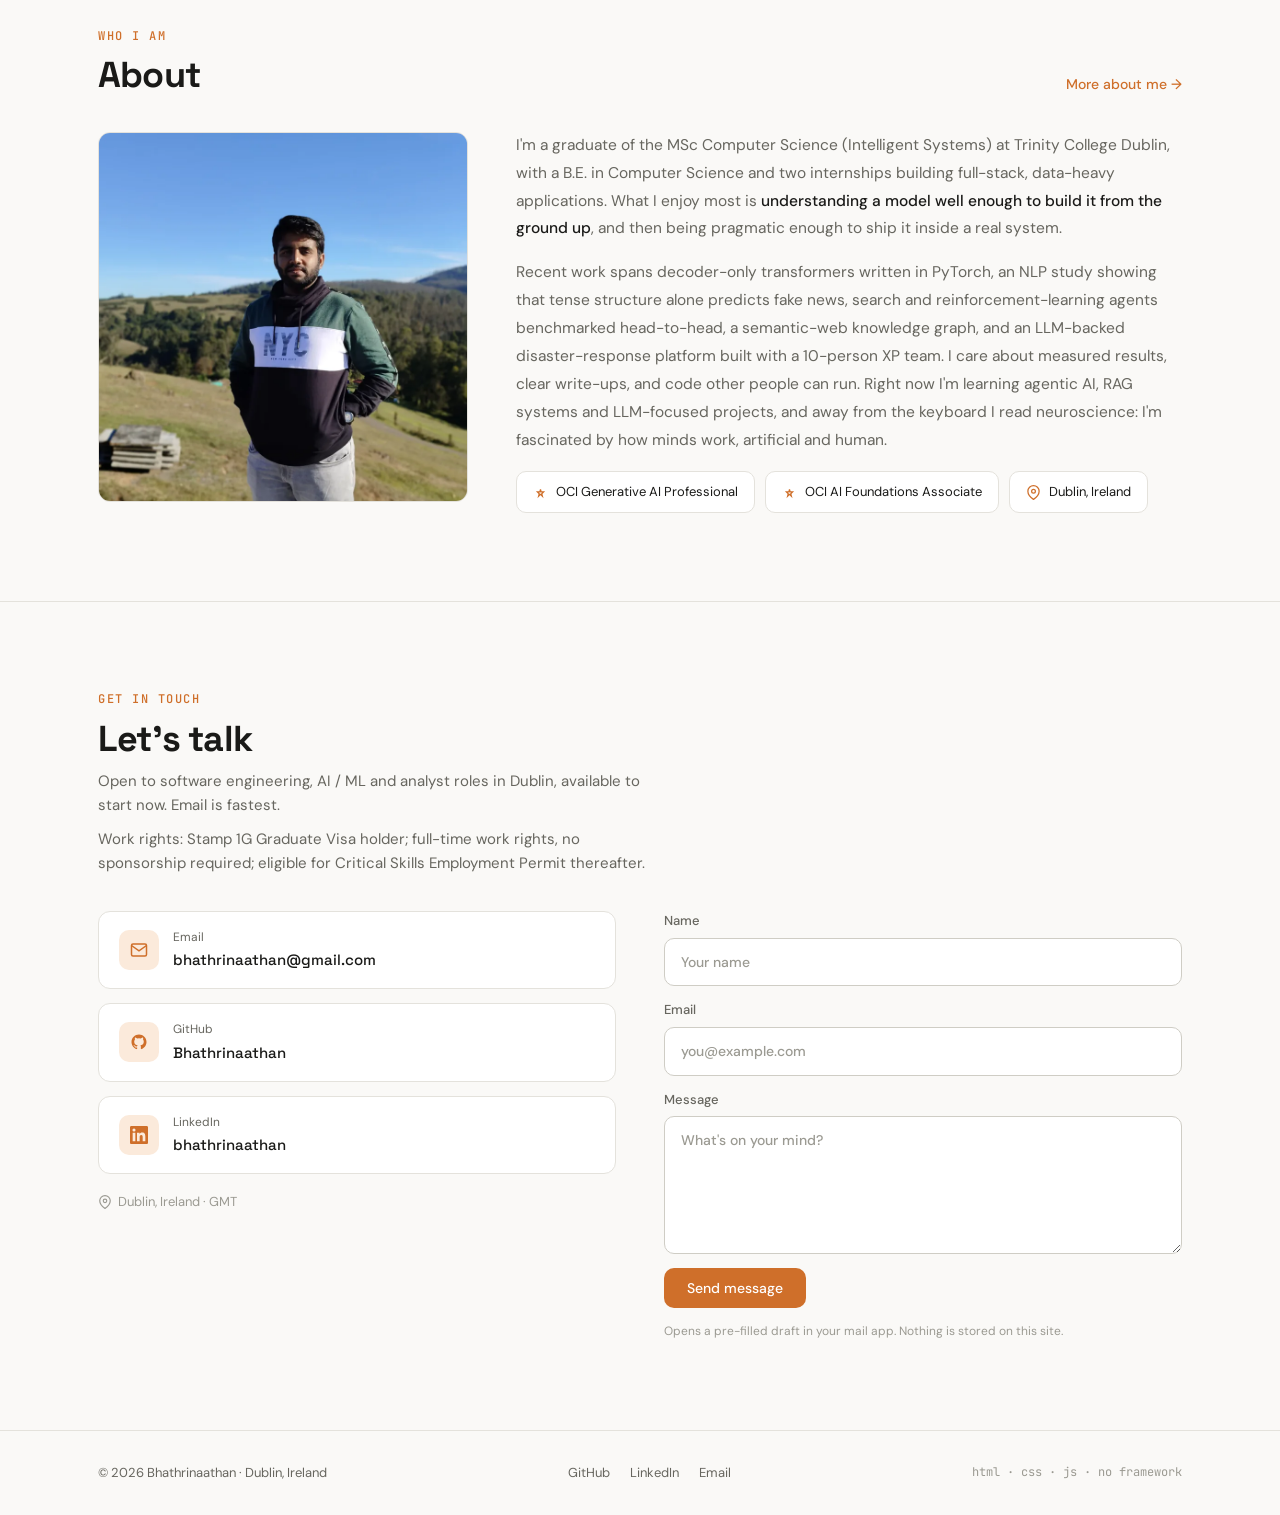
==== commit a2e7ee10: "Simplify hero positioning, add interests and current focus, themed favicon and share image, name Gro" ====
--- a/index.html
+++ b/index.html
@@ -3,22 +3,22 @@
 <head>
 <meta charset="UTF-8">
 <meta name="viewport" content="width=device-width, initial-scale=1.0">
-<title>Bhathrinaathan — AI / ML Engineer</title>
-<meta name="description" content="Bhathrinaathan Muthuramalingam — AI / ML engineer and MSc Computer Science (Intelligent Systems) graduate of Trinity College Dublin, available now. Transformers from scratch, NLP, reinforcement learning and LLM agent systems.">
+<title>Bhathrinaathan — Software Engineer · AI / ML</title>
+<meta name="description" content="Bhathrinaathan Muthuramalingam — software engineer focused on AI and machine learning. MSc Computer Science (Intelligent Systems) graduate of Trinity College Dublin, based in Dublin and available now. NLP, reinforcement learning, knowledge graphs and LLM systems.">
 <link rel="canonical" href="https://bhathrinaathan.github.io/">
 <meta name="theme-color" content="#faf9f7">
 <meta property="og:type" content="website">
-<meta property="og:title" content="Bhathrinaathan — AI / ML Engineer">
-<meta property="og:description" content="Transformers from scratch, NLP, reinforcement learning and LLM agent systems. MSc Intelligent Systems at Trinity College Dublin.">
+<meta property="og:title" content="Bhathrinaathan — Software Engineer · AI / ML">
+<meta property="og:description" content="Software engineer focused on AI and machine learning. MSc Computer Science (Intelligent Systems) graduate, Trinity College Dublin. Available now in Dublin.">
 <meta property="og:url" content="https://bhathrinaathan.github.io/">
 <meta property="og:image" content="https://bhathrinaathan.github.io/assets/og-image.png">
 <meta name="twitter:card" content="summary_large_image">
-<link rel="icon" type="image/svg+xml" href="data:image/svg+xml,%3Csvg xmlns='http://www.w3.org/2000/svg' viewBox='0 0 32 32'%3E%3Crect width='32' height='32' rx='8' fill='%23E89849'/%3E%3Ctext x='16' y='22' text-anchor='middle' font-family='system-ui,sans-serif' font-size='20' font-weight='700' fill='white'%3EB%3C/text%3E%3C/svg%3E">
+<link rel="icon" type="image/svg+xml" href="data:image/svg+xml,%3Csvg xmlns='http://www.w3.org/2000/svg' viewBox='0 0 32 32'%3E%3Crect width='32' height='32' rx='8' fill='%231a1a19'/%3E%3Ctext x='14' y='23' text-anchor='middle' font-family='system-ui,sans-serif' font-size='21' font-weight='700' fill='%23ecebe6'%3EB%3C/text%3E%3Ccircle cx='24.5' cy='21.5' r='2.6' fill='%23f0a055'/%3E%3C/svg%3E">
 <script>(function(){try{var t=localStorage.getItem('theme');if(t)document.documentElement.setAttribute('data-theme',t)}catch(e){}})();</script>
 <link rel="preconnect" href="https://fonts.googleapis.com">
 <link rel="preconnect" href="https://fonts.gstatic.com" crossorigin>
 <link rel="stylesheet" href="https://fonts.googleapis.com/css2?family=DM+Sans:ital,opsz,wght@0,9..40,400;0,9..40,500;0,9..40,600;1,9..40,400&family=JetBrains+Mono:wght@400;500&family=Space+Grotesk:wght@500;600;700&display=swap">
-<link rel="stylesheet" href="styles.css?v=20261116c">
+<link rel="stylesheet" href="styles.css?v=20261116d">
 <script type="application/ld+json">
 {
   "@context": "https://schema.org",
@@ -27,7 +27,7 @@
   "alternateName": "Bhathrinaathan",
   "url": "https://bhathrinaathan.github.io/",
   "image": "https://bhathrinaathan.github.io/assets/profile-800.jpg",
-  "jobTitle": "AI / ML Engineer",
+  "jobTitle": "Software Engineer (AI / ML)",
   "email": "mailto:bhathrinaathan@gmail.com",
   "alumniOf": [
     { "@type": "CollegeOrUniversity", "name": "Trinity College Dublin" },
@@ -75,17 +75,16 @@
       <div class="hero-greeting fade-up">Hi, I'm</div>
       <h1 class="hero-name fade-up">Bhathrinaathan</h1>
       <div class="hero-tagline-wrap fade-up" aria-live="polite">
-        <span class="hero-tagline active">AI / ML Engineer</span>
-        <span class="hero-tagline">Transformers, built from scratch</span>
-        <span class="hero-tagline">NLP · RL · LLM agent systems</span>
-        <span class="hero-tagline">MSc Intelligent Systems @ TCD</span>
-        <span class="hero-tagline">Full-stack when it matters</span>
+        <span class="hero-tagline active">Software Engineer · AI / ML</span>
+        <span class="hero-tagline">MSc Computer Science graduate, TCD</span>
+        <span class="hero-tagline">Curious about how minds work, artificial and human</span>
+        <span class="hero-tagline">Building with agentic AI, RAG and LLMs</span>
       </div>
       <p class="hero-bio fade-up">
-        I build intelligent systems end to end: <strong>GPT-style transformers from scratch in PyTorch</strong>, NLP pipelines that
-        find signal where lexical models can't, search and reinforcement-learning agents, and LLM-backed features shipped inside
-        production-style Java and React applications. Recently completed an MSc in Computer Science (Intelligent Systems) at
-        Trinity College Dublin and <strong>open to AI / ML engineering roles, available to start now</strong>.
+        I'm a software engineer with a focus on AI and machine learning. I build things end to end, from data pipelines and
+        models to the Java and React applications they ship in, and I'm <strong>fascinated by how minds work, artificial and
+        human</strong>. MSc Computer Science (Intelligent Systems) graduate, Trinity College Dublin.
+        <strong>Open to software engineering, AI / ML and analyst roles in Dublin, available to start now.</strong>
       </p>
       <div class="hero-buttons fade-up">
         <a href="https://drive.google.com/file/d/1BozSdoSjn7f3iQ7NVJr0wgcJo_wUBNPD/view?usp=sharing" target="_blank" rel="noopener" class="btn btn-primary">
@@ -112,7 +111,7 @@
 
   <!-- Proof strip -->
   <div class="proof-strip fade-up" aria-label="Highlights">
-    <div class="proof-item"><div class="proof-num">78.2<small>%</small></div><div class="proof-label">exact-match arithmetic from a 2.24M-param transformer written from scratch</div></div>
+    <div class="proof-item"><div class="proof-num">78.2<small>%</small></div><div class="proof-label">exact-match arithmetic from a 2.24M-param GPT transformer written in PyTorch</div></div>
     <div class="proof-item"><div class="proof-num">0.89<small>AUC</small></div><div class="proof-label">fake-news detection using only temporal structure, zero lexical features</div></div>
     <div class="proof-item"><div class="proof-num">1,444</div><div class="proof-label">knowledge-graph edges approved by hand from 16,880 LLM-extracted candidates, for my MSc dissertation</div></div>
     <div class="proof-item"><div class="proof-num">2<small>×</small></div><div class="proof-label">Oracle Cloud AI certifications (GenAI Professional, AI Foundations)</div></div>
@@ -260,10 +259,11 @@
           to ship it inside a real system.
         </p>
         <p>
-          Recent work spans decoder-only transformers written from scratch, an NLP study showing that tense structure alone
+          Recent work spans decoder-only transformers written in PyTorch, an NLP study showing that tense structure alone
           predicts fake news, search and reinforcement-learning agents benchmarked head-to-head, a semantic-web knowledge graph,
           and an LLM-backed disaster-response platform built with a 10-person XP team. I care about measured results, clear
-          write-ups, and code other people can run.
+          write-ups, and code other people can run. Right now I'm learning agentic AI, RAG systems and LLM-focused
+          projects, and away from the keyboard I read neuroscience: I'm fascinated by how minds work, artificial and human.
         </p>
         <div class="about-facts">
           <span class="fact"><svg fill="none" stroke="currentColor" stroke-width="2" viewBox="0 0 24 24" aria-hidden="true"><path d="M12 15l-3 3 1-4-3-3h4L12 7l1 4h4l-3 3 1 4z"/></svg>OCI Generative AI Professional</span>
@@ -282,7 +282,7 @@
       <div>
         <div class="section-label">Get in touch</div>
         <h2 class="section-title">Let's talk</h2>
-        <p class="section-sub">Open to AI / ML and software engineering roles in Dublin, available to start now. Email is fastest.</p>
+        <p class="section-sub">Open to software engineering, AI / ML and analyst roles in Dublin, available to start now. Email is fastest.</p>
         <p class="section-sub">Work rights: Stamp 1G Graduate Visa holder; full-time work rights, no sponsorship required; eligible for Critical Skills Employment Permit thereafter.</p>
       </div>
     </div>
@@ -355,13 +355,15 @@
       [[P, '$ '], ['', 'cat profile.json']],
       [['', '{']],
       [['', '  '], [K, '"name"'], ['', ': '], [S, '"Bhathrinaathan M."'], ['', ',']],
-      [['', '  '], [K, '"role"'], ['', ': '], [S, '"AI / ML Engineer"'], ['', ',']],
+      [['', '  '], [K, '"role"'], ['', ': '], [S, '"Software Engineer · AI / ML"'], ['', ',']],
       [['', '  '], [K, '"education"'], ['', ': '], [S, '"MSc Intelligent Systems · Trinity College Dublin (completed)"'], ['', ',']],
-      [['', '  '], [K, '"focus"'], ['', ': ['], [S, '"transformers"'], ['', ', '], [S, '"nlp"'], ['', ', '], [S, '"reinforcement-learning"'], ['', ', '], [S, '"llm-agents"'], ['', '],']],
+      [['', '  '], [K, '"focus"'], ['', ': ['], [S, '"software engineering"'], ['', ', '], [S, '"ai / ml"'], ['', ', '], [S, '"nlp"'], ['', '],']],
+      [['', '  '], [K, '"learning_now"'], ['', ': ['], [S, '"agentic ai"'], ['', ', '], [S, '"rag systems"'], ['', ', '], [S, '"llm projects"'], ['', '],']],
+      [['', '  '], [K, '"curious_about"'], ['', ': '], [S, '"how minds work, artificial and human"'], ['', ',']],
       [['', '  '], [K, '"stack"'], ['', ': ['], [S, '"python"'], ['', ', '], [S, '"pytorch"'], ['', ', '], [S, '"java"'], ['', ', '], [S, '"react"'], ['', ', '], [S, '"postgres"'], ['', '],']],
       [['', '  '], [K, '"shipped"'], ['', ': '], [N, '14'], ['', ', '], ['', '  '], [C, '// projects, 4 with published metrics']],
       [['', '  '], [K, '"location"'], ['', ': '], [S, '"Dublin, IE"'], ['', ',']],
-      [['', '  '], [K, '"open_to"'], ['', ': '], [S, '"AI / ML and software roles · available now"']],
+      [['', '  '], [K, '"open_to"'], ['', ': '], [S, '"software, AI / ML and analyst roles · available now"']],
       [['', '}']],
       [[P, '$ ']]
     ];
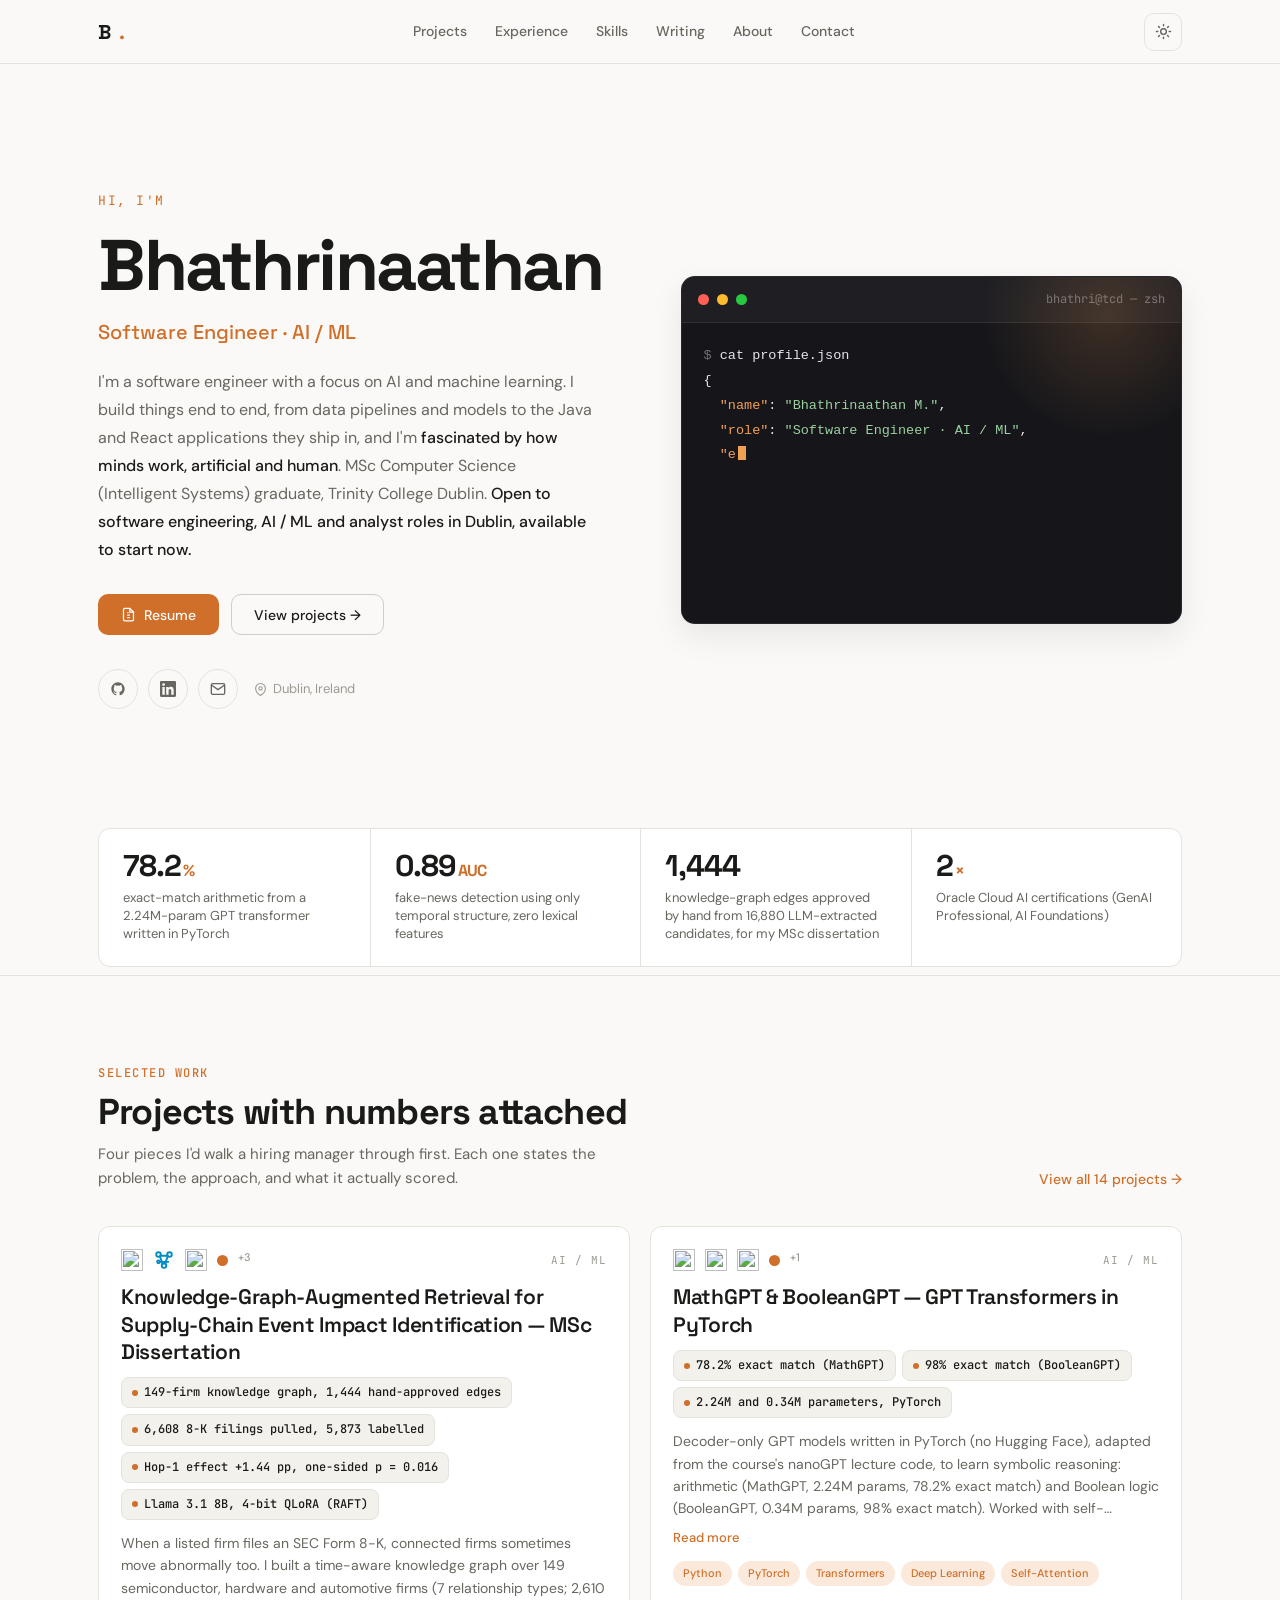
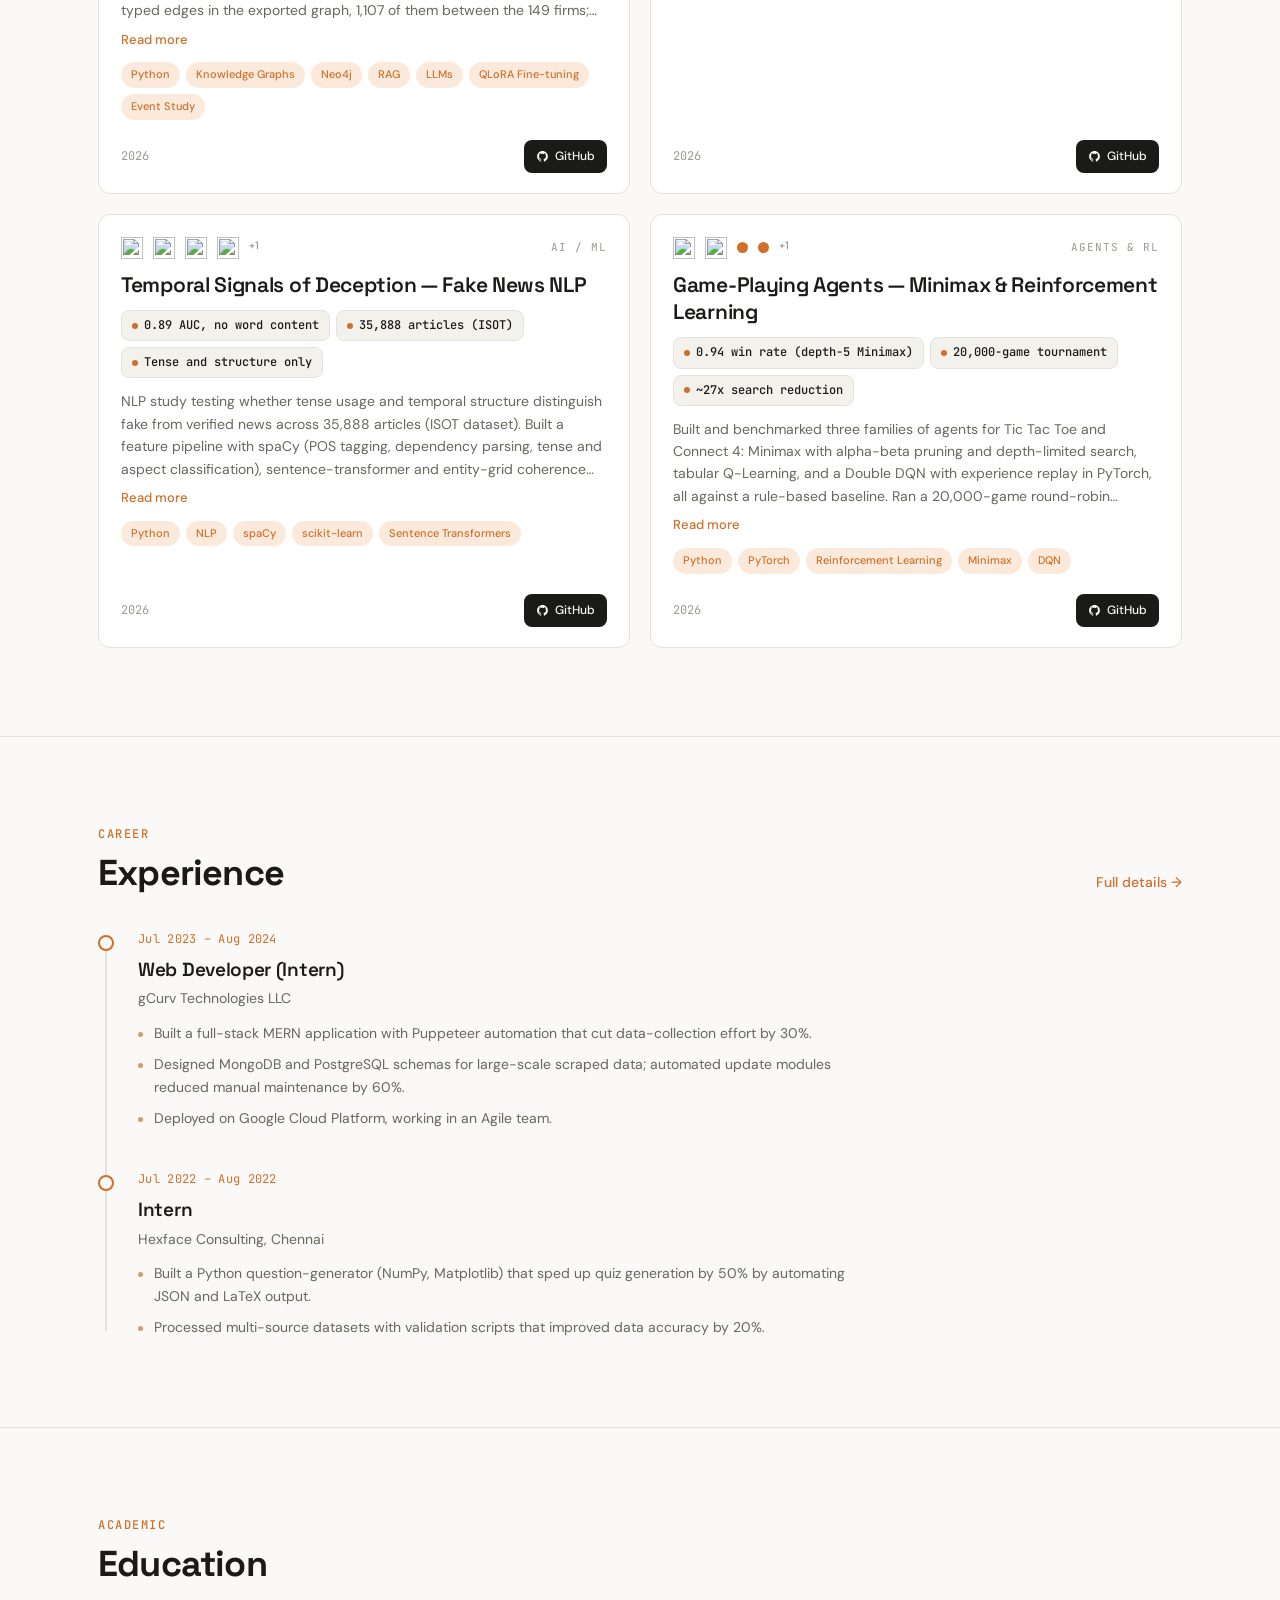
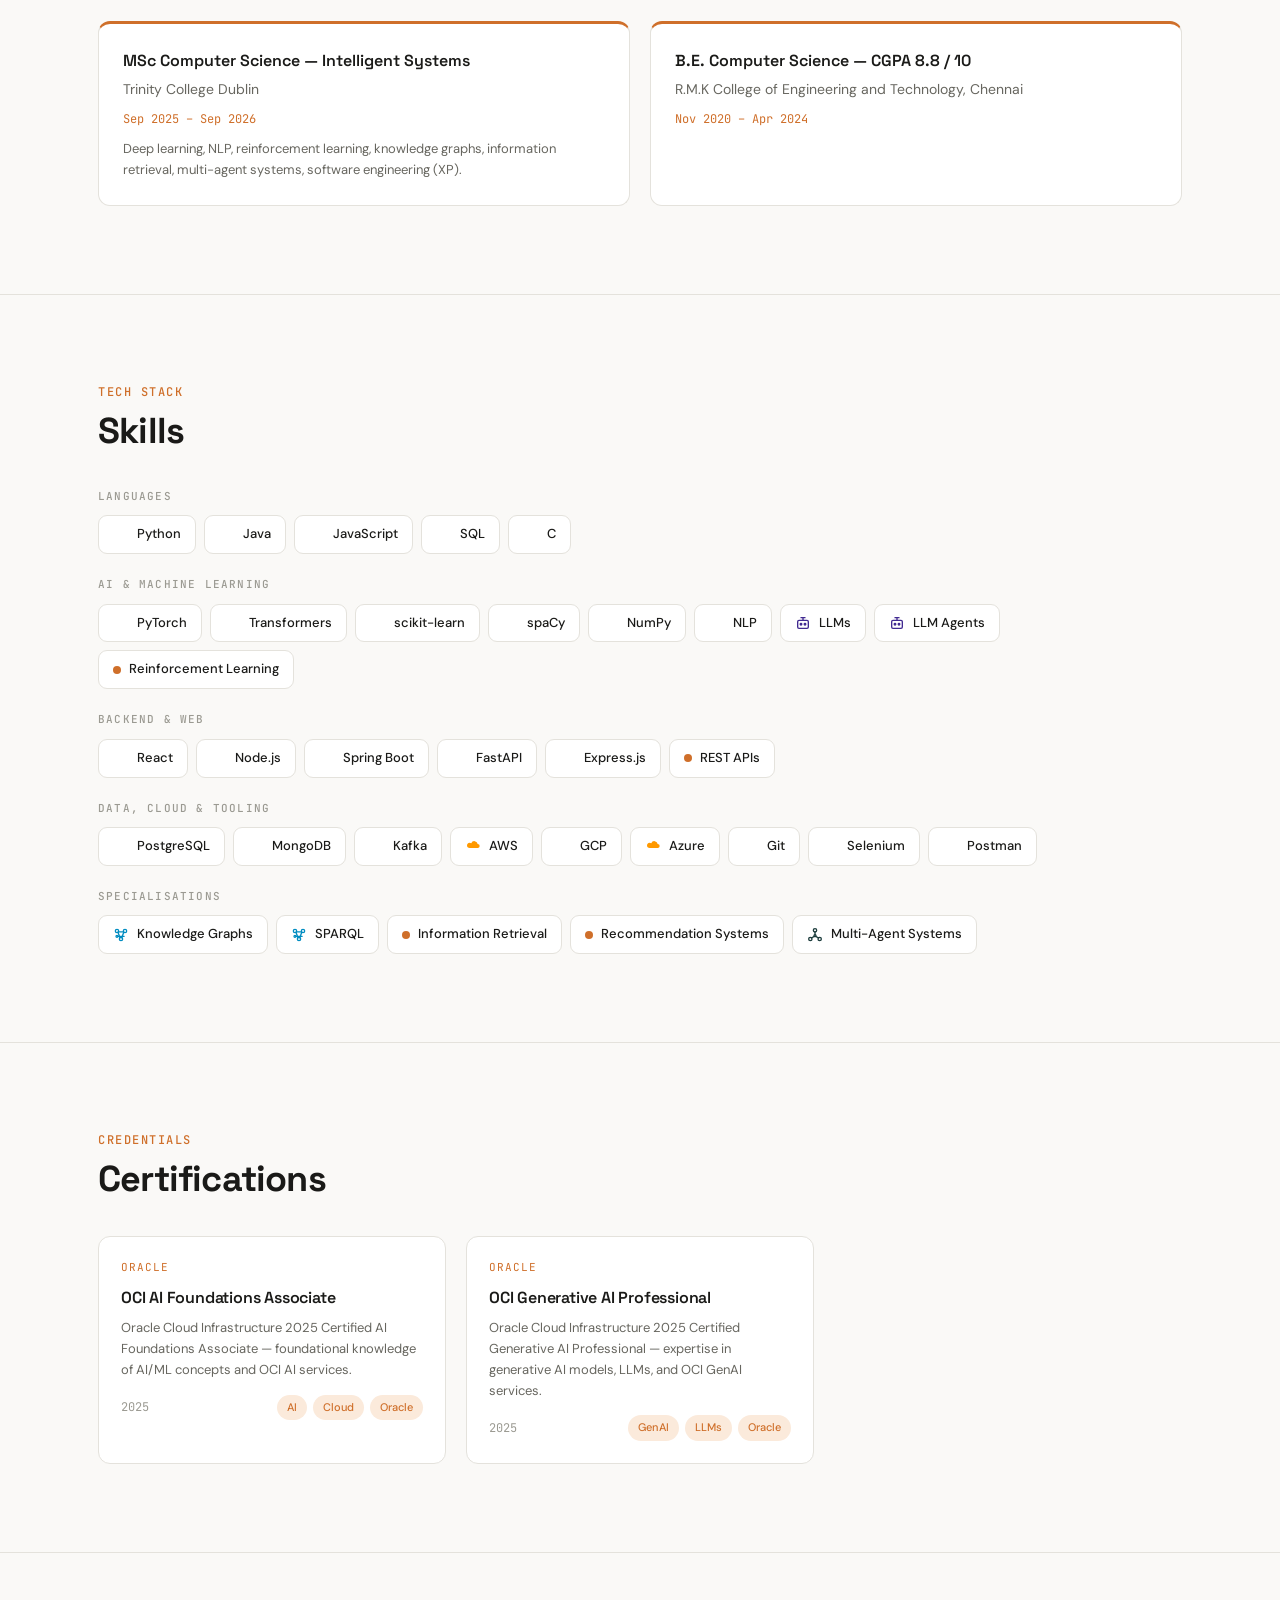
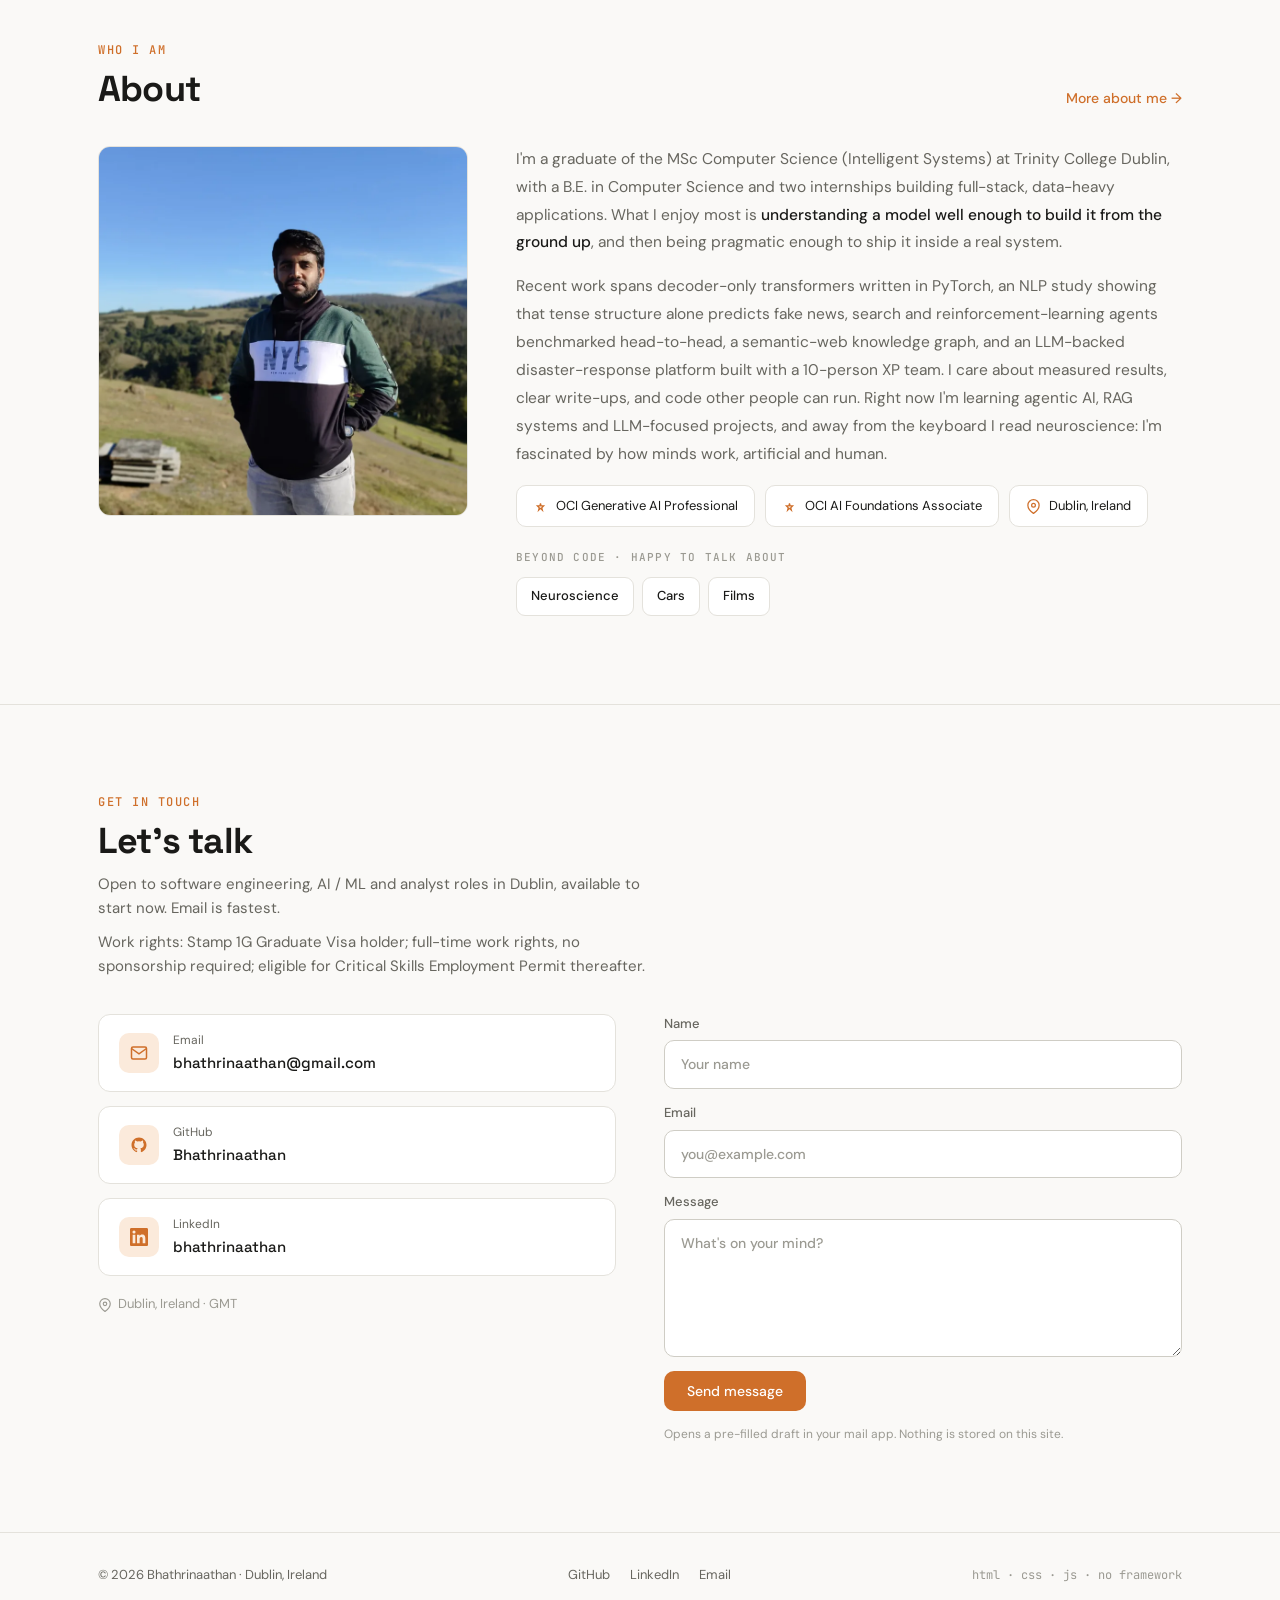
==== commit 5e9d52ac: "Add beyond-code interests" ====
--- a/index.html
+++ b/index.html
@@ -18,7 +18,7 @@
 <link rel="preconnect" href="https://fonts.googleapis.com">
 <link rel="preconnect" href="https://fonts.gstatic.com" crossorigin>
 <link rel="stylesheet" href="https://fonts.googleapis.com/css2?family=DM+Sans:ital,opsz,wght@0,9..40,400;0,9..40,500;0,9..40,600;1,9..40,400&family=JetBrains+Mono:wght@400;500&family=Space+Grotesk:wght@500;600;700&display=swap">
-<link rel="stylesheet" href="styles.css?v=20261116d">
+<link rel="stylesheet" href="styles.css?v=20261116e">
 <script type="application/ld+json">
 {
   "@context": "https://schema.org",
@@ -270,6 +270,10 @@
           <span class="fact"><svg fill="none" stroke="currentColor" stroke-width="2" viewBox="0 0 24 24" aria-hidden="true"><path d="M12 15l-3 3 1-4-3-3h4L12 7l1 4h4l-3 3 1 4z"/></svg>OCI AI Foundations Associate</span>
           <span class="fact"><svg fill="none" stroke="currentColor" stroke-width="2" viewBox="0 0 24 24" aria-hidden="true"><path d="M21 10c0 7-9 13-9 13s-9-6-9-13a9 9 0 0118 0z"/><circle cx="12" cy="10" r="3"/></svg>Dublin, Ireland</span>
         </div>
+      <div class="about-interests">
+        <div class="skills-group-label">Beyond code · happy to talk about</div>
+        <div class="skills-grid"><span class="skill-chip">Neuroscience</span><span class="skill-chip">Cars</span><span class="skill-chip">Films</span></div>
+      </div>
       </div>
     </div>
   </div>
@@ -360,6 +364,7 @@
       [['', '  '], [K, '"focus"'], ['', ': ['], [S, '"software engineering"'], ['', ', '], [S, '"ai / ml"'], ['', ', '], [S, '"nlp"'], ['', '],']],
       [['', '  '], [K, '"learning_now"'], ['', ': ['], [S, '"agentic ai"'], ['', ', '], [S, '"rag systems"'], ['', ', '], [S, '"llm projects"'], ['', '],']],
       [['', '  '], [K, '"curious_about"'], ['', ': '], [S, '"how minds work, artificial and human"'], ['', ',']],
+      [['', '  '], [K, '"talk_to_me_about"'], ['', ': ['], [S, '"neuroscience"'], ['', ', '], [S, '"cars"'], ['', ', '], [S, '"films"'], ['', '],']],
       [['', '  '], [K, '"stack"'], ['', ': ['], [S, '"python"'], ['', ', '], [S, '"pytorch"'], ['', ', '], [S, '"java"'], ['', ', '], [S, '"react"'], ['', ', '], [S, '"postgres"'], ['', '],']],
       [['', '  '], [K, '"shipped"'], ['', ': '], [N, '14'], ['', ', '], ['', '  '], [C, '// projects, 4 with published metrics']],
       [['', '  '], [K, '"location"'], ['', ': '], [S, '"Dublin, IE"'], ['', ',']],
--- a/styles.css
+++ b/styles.css
@@ -439,6 +439,7 @@
   background: var(--bg-card); border: 1px solid var(--border); border-radius: 10px; font-size: 13px;
 }
 .fact svg { width: 15px; height: 15px; color: var(--accent); }
+.about-interests { margin-top: 22px; }
 
 /* ── Contact ── */
 .contact-grid { display: grid; grid-template-columns: 1fr 1fr; gap: 48px; align-items: start; }
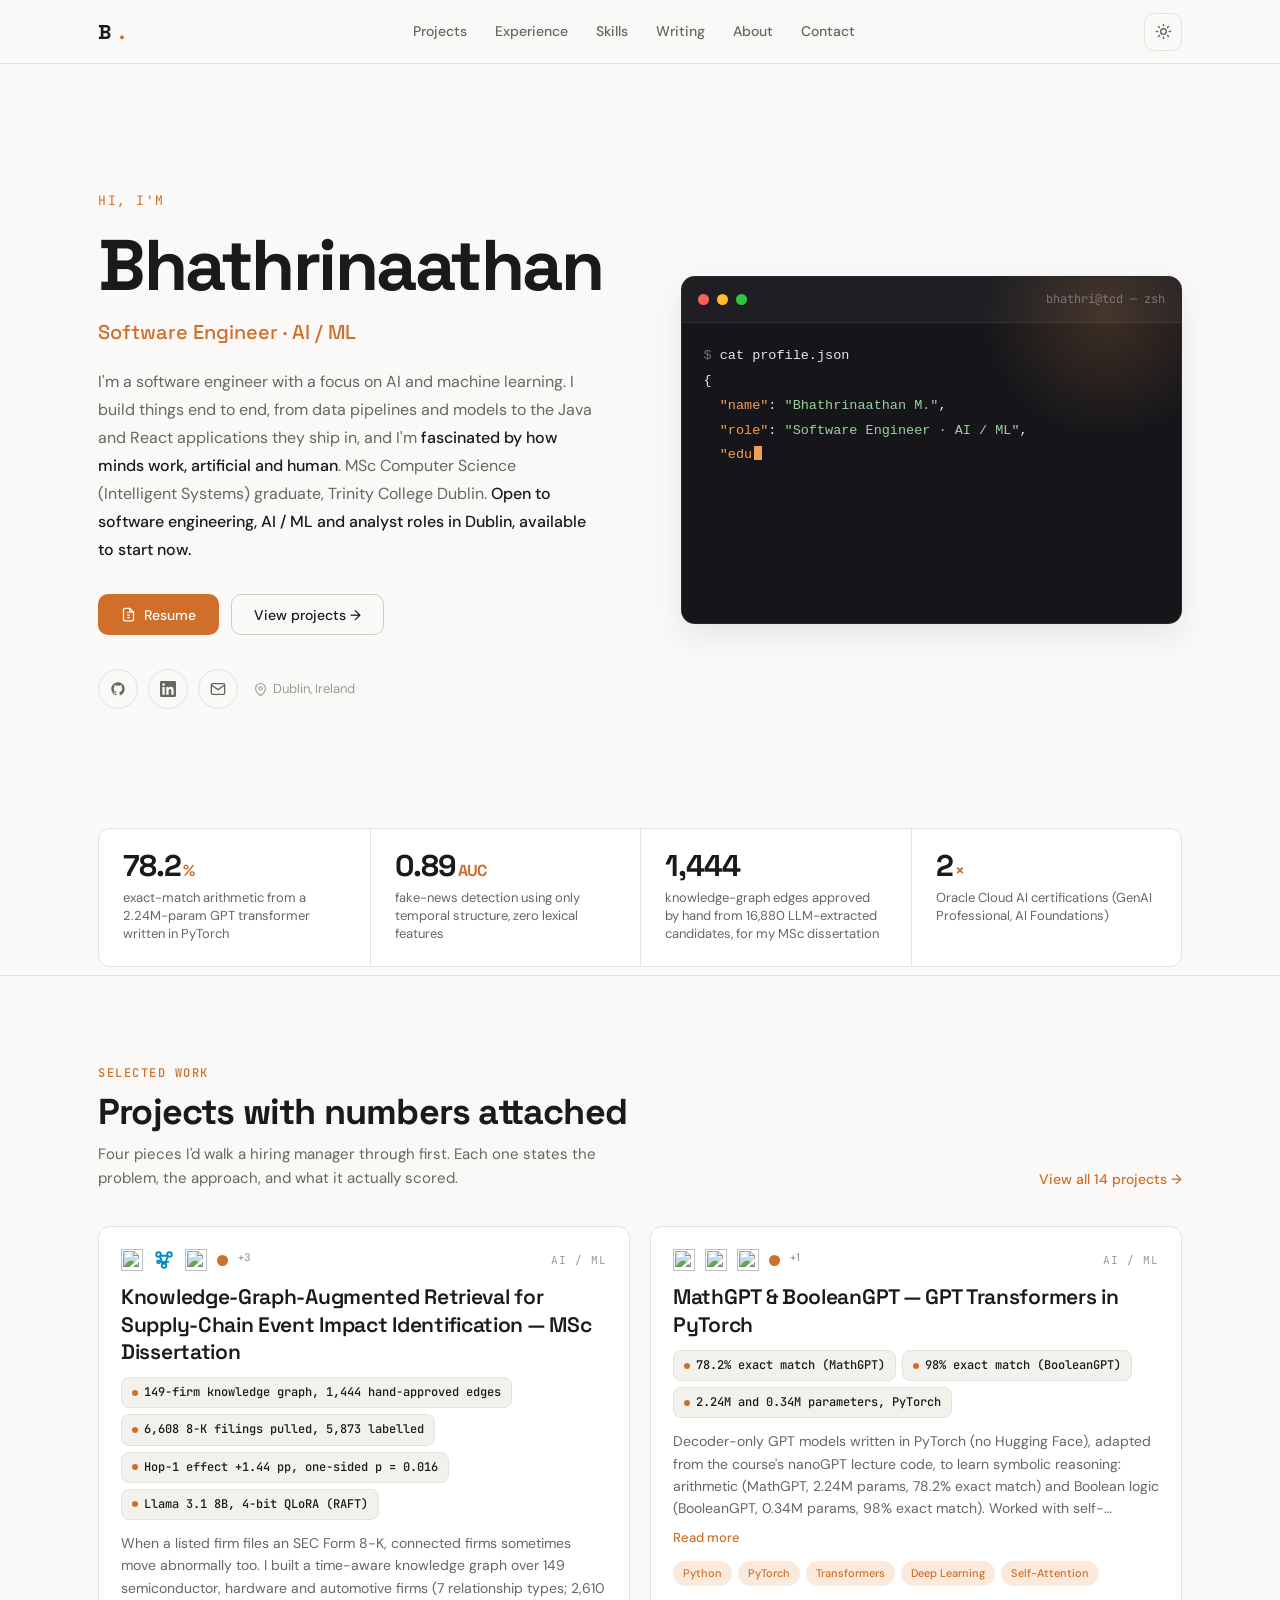
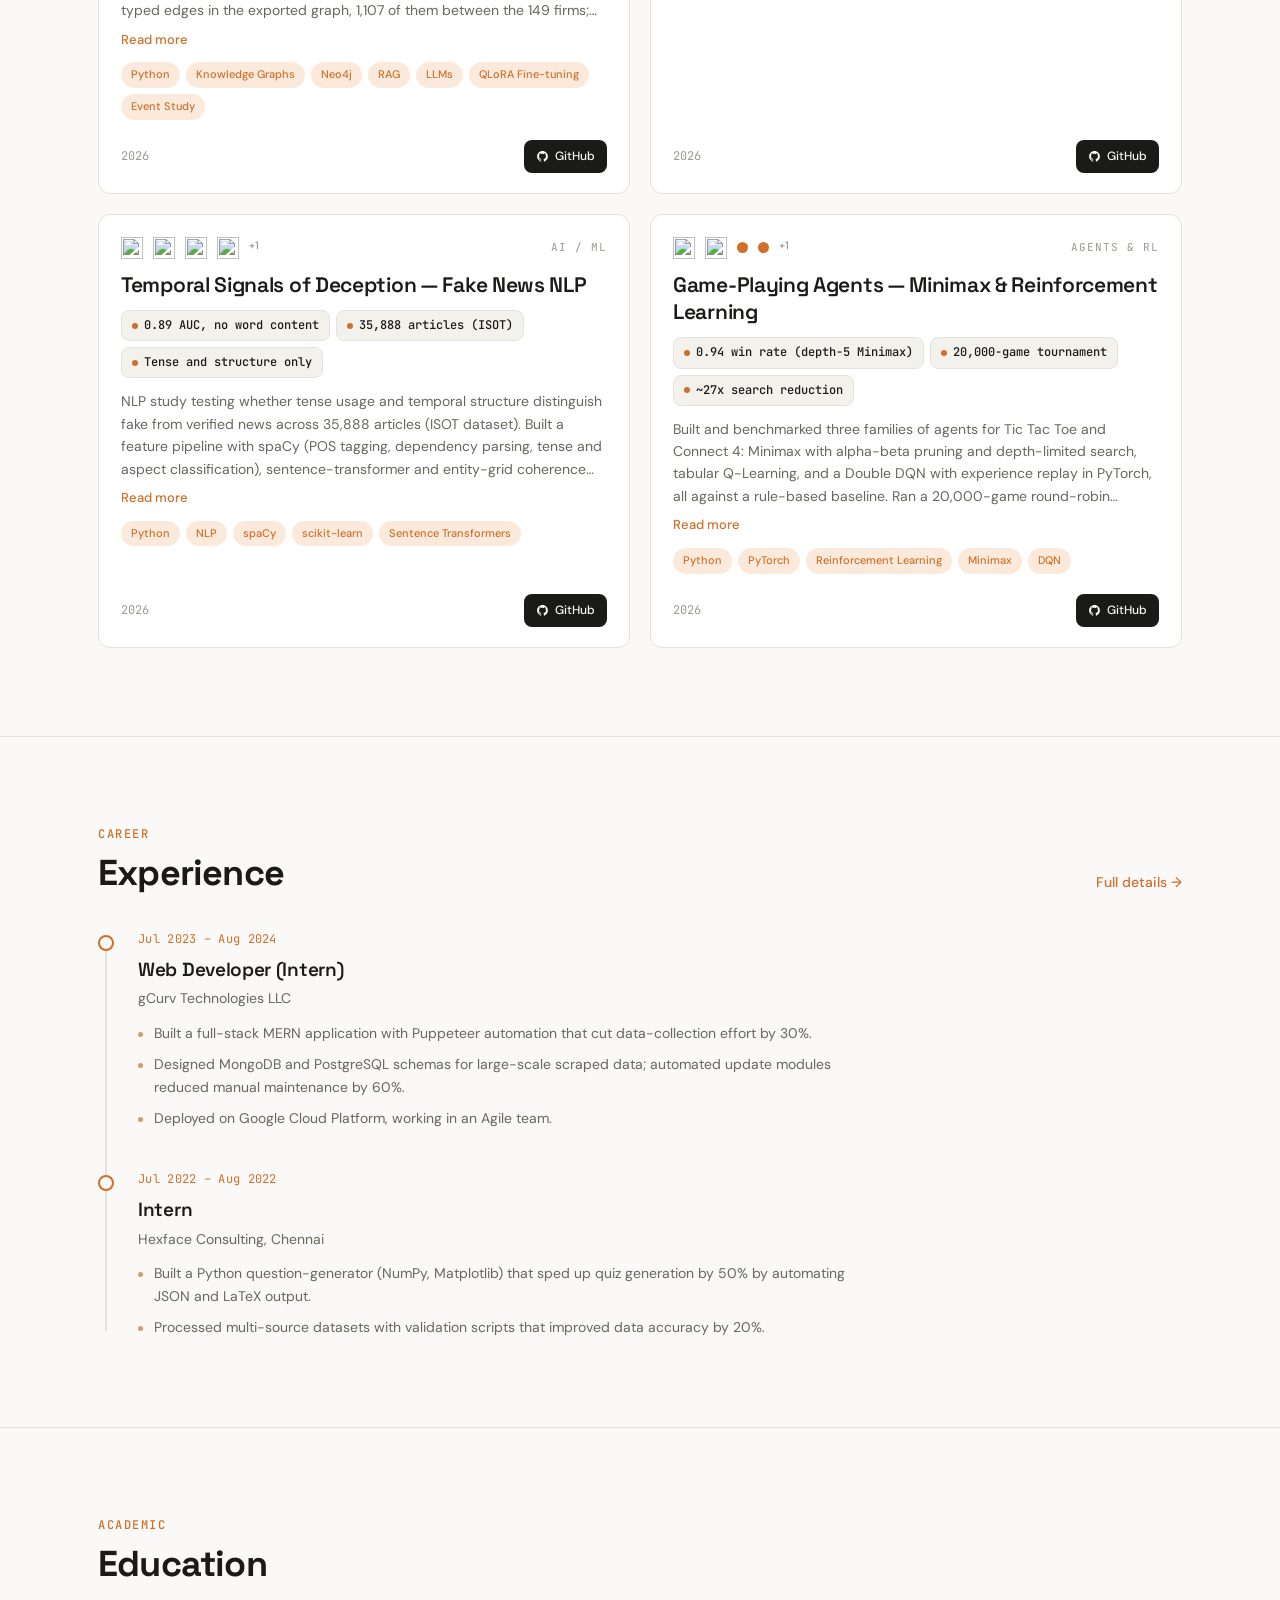
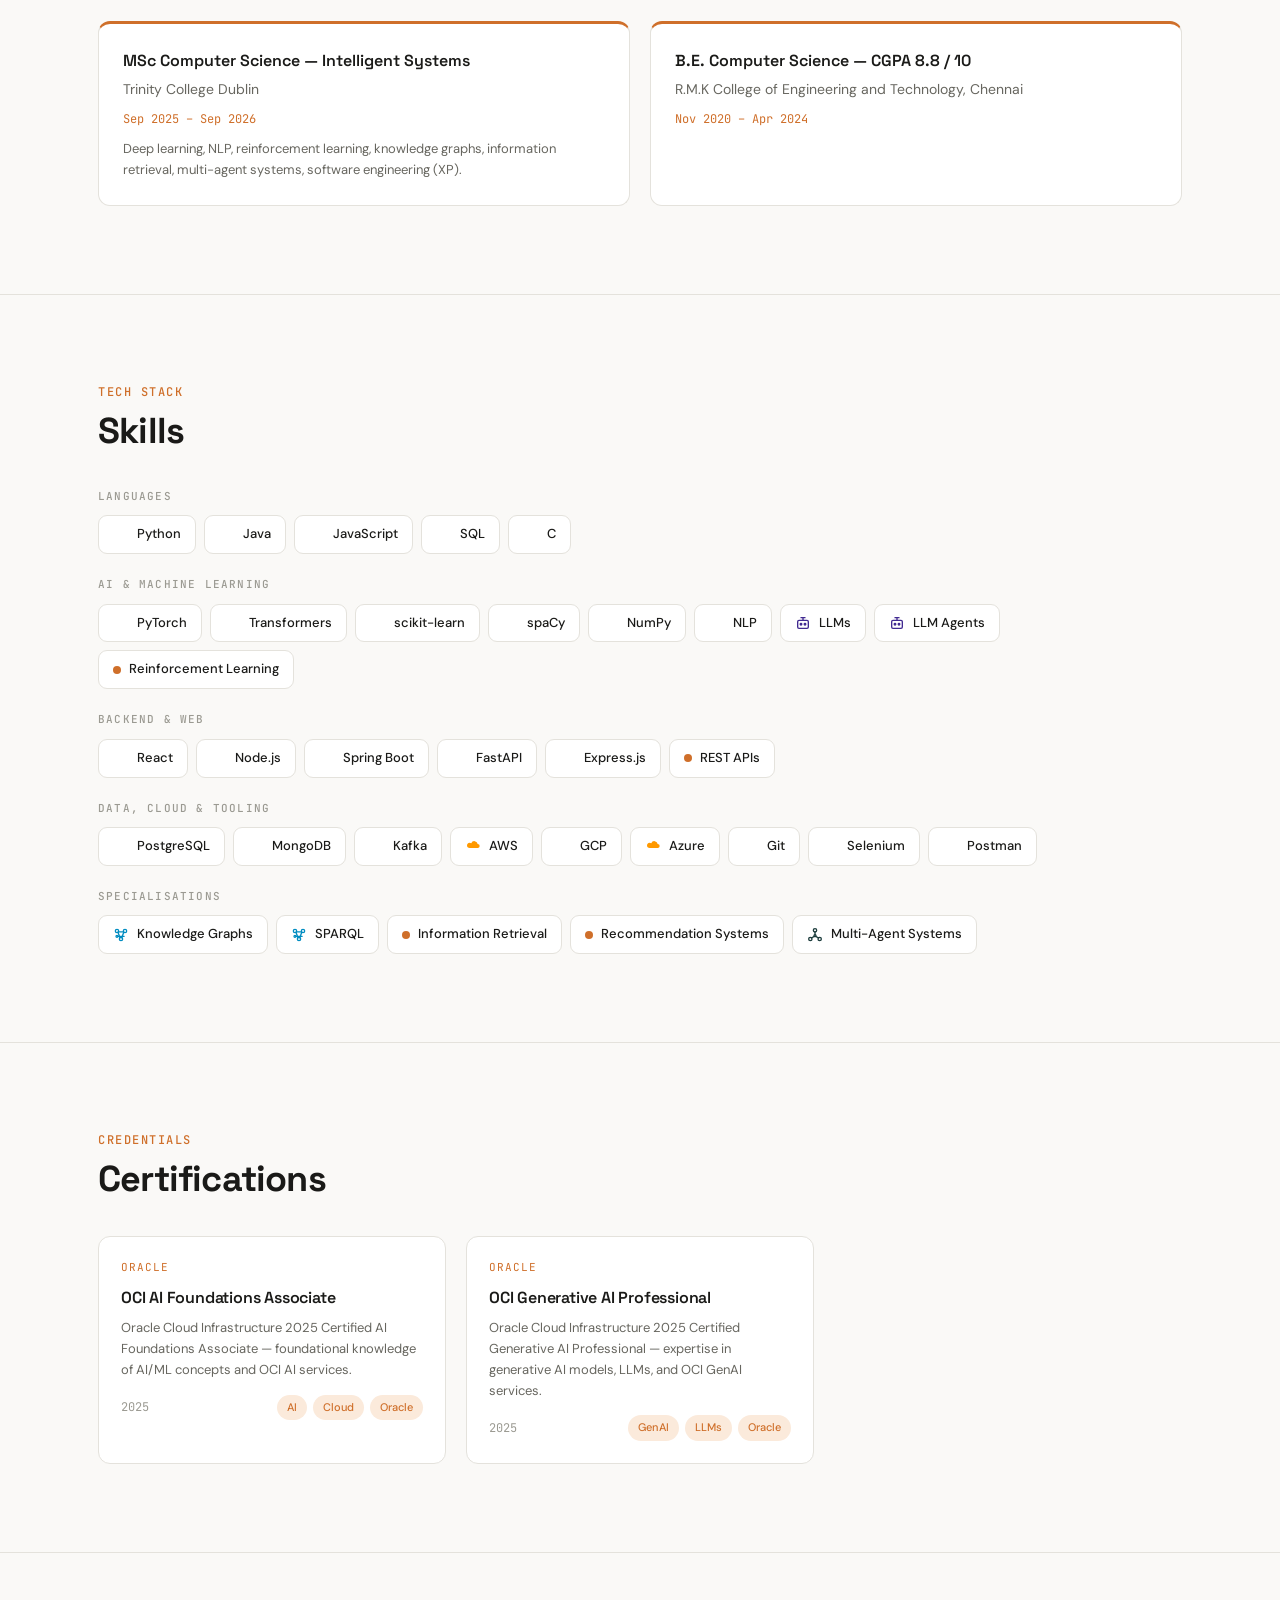
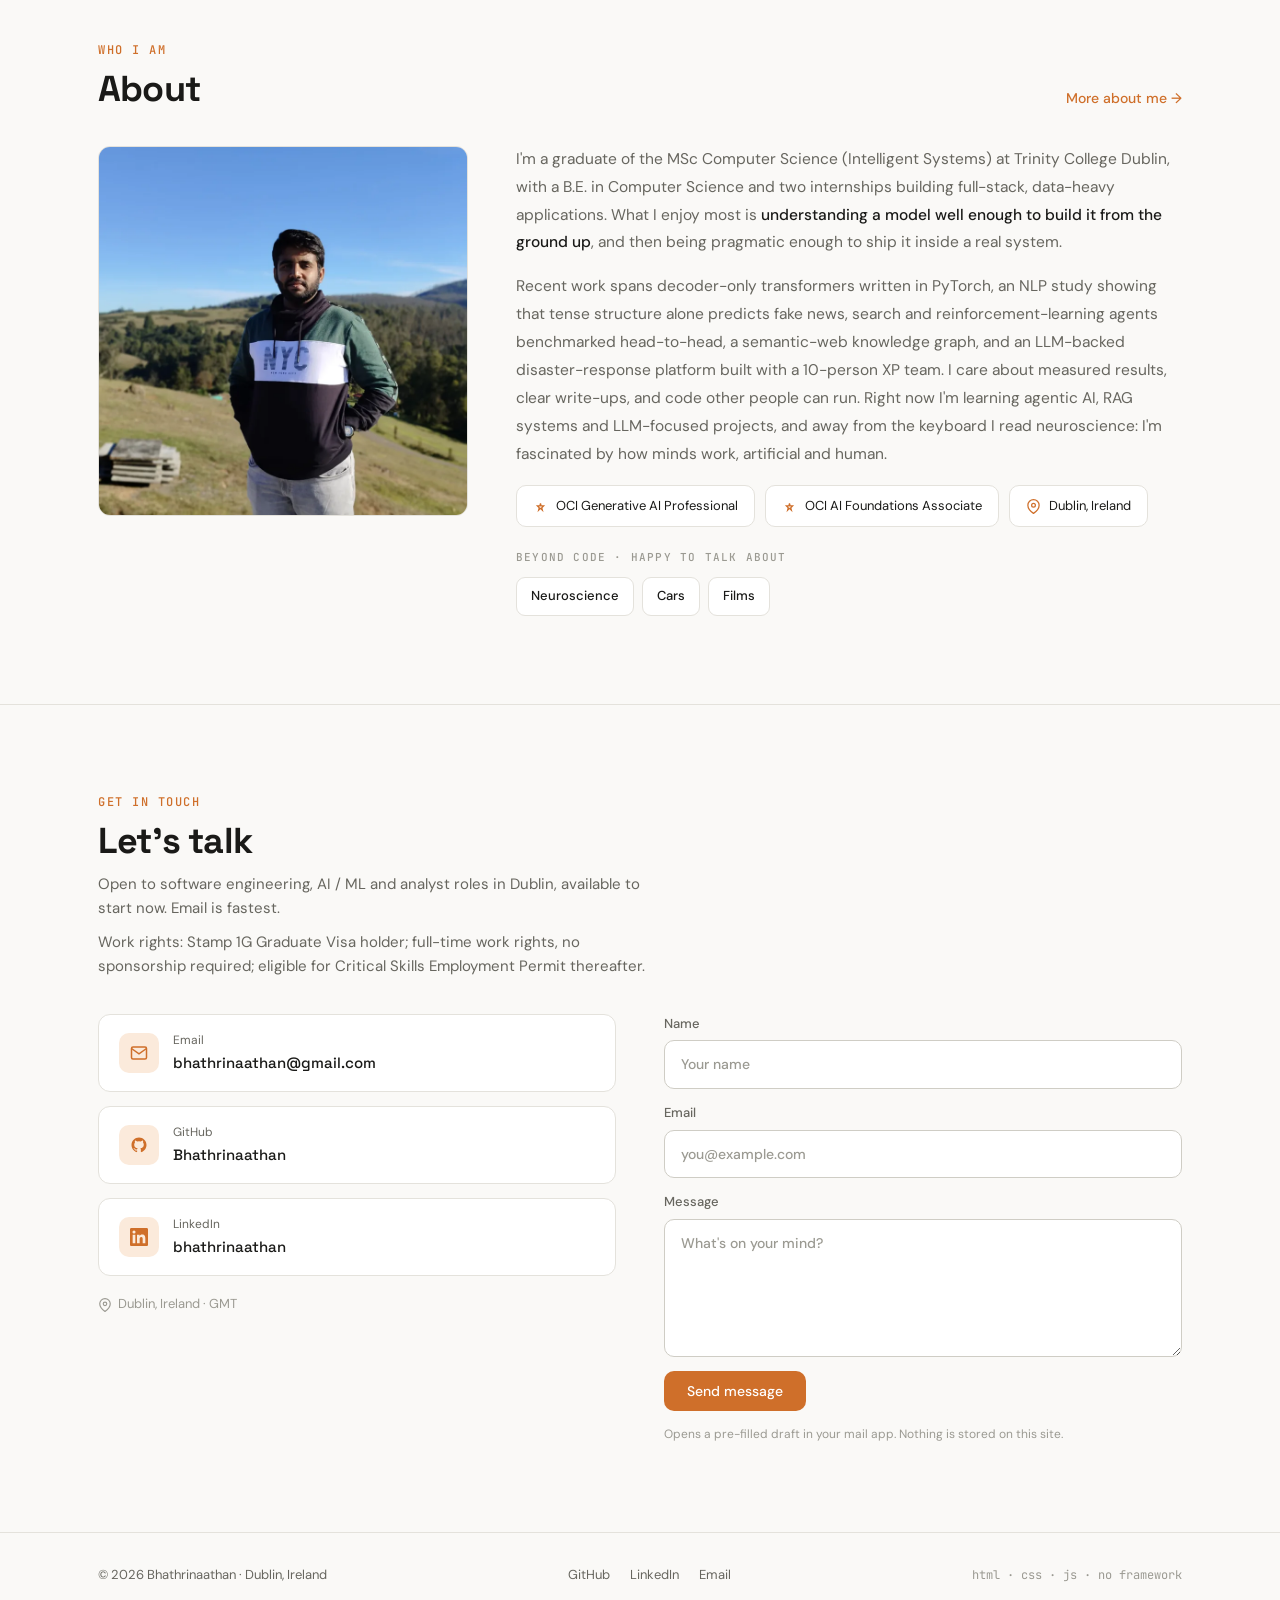
==== commit c07d946c: "Hero role lines; align README title and maze figure" ====
--- a/index.html
+++ b/index.html
@@ -76,6 +76,8 @@
       <h1 class="hero-name fade-up">Bhathrinaathan</h1>
       <div class="hero-tagline-wrap fade-up" aria-live="polite">
         <span class="hero-tagline active">Software Engineer · AI / ML</span>
+        <span class="hero-tagline">AI / ML Engineer</span>
+        <span class="hero-tagline">Software Developer</span>
         <span class="hero-tagline">MSc Computer Science graduate, TCD</span>
         <span class="hero-tagline">Curious about how minds work, artificial and human</span>
         <span class="hero-tagline">Building with agentic AI, RAG and LLMs</span>
@@ -366,7 +368,7 @@
       [['', '  '], [K, '"curious_about"'], ['', ': '], [S, '"how minds work, artificial and human"'], ['', ',']],
       [['', '  '], [K, '"talk_to_me_about"'], ['', ': ['], [S, '"neuroscience"'], ['', ', '], [S, '"cars"'], ['', ', '], [S, '"films"'], ['', '],']],
       [['', '  '], [K, '"stack"'], ['', ': ['], [S, '"python"'], ['', ', '], [S, '"pytorch"'], ['', ', '], [S, '"java"'], ['', ', '], [S, '"react"'], ['', ', '], [S, '"postgres"'], ['', '],']],
-      [['', '  '], [K, '"shipped"'], ['', ': '], [N, '14'], ['', ', '], ['', '  '], [C, '// projects, 4 with published metrics']],
+      [['', '  '], [K, '"projects"'], ['', ': '], [N, '14'], ['', ', '], ['', '  '], [C, '// on this site, most with measured results']],
       [['', '  '], [K, '"location"'], ['', ': '], [S, '"Dublin, IE"'], ['', ',']],
       [['', '  '], [K, '"open_to"'], ['', ': '], [S, '"software, AI / ML and analyst roles · available now"']],
       [['', '}']],
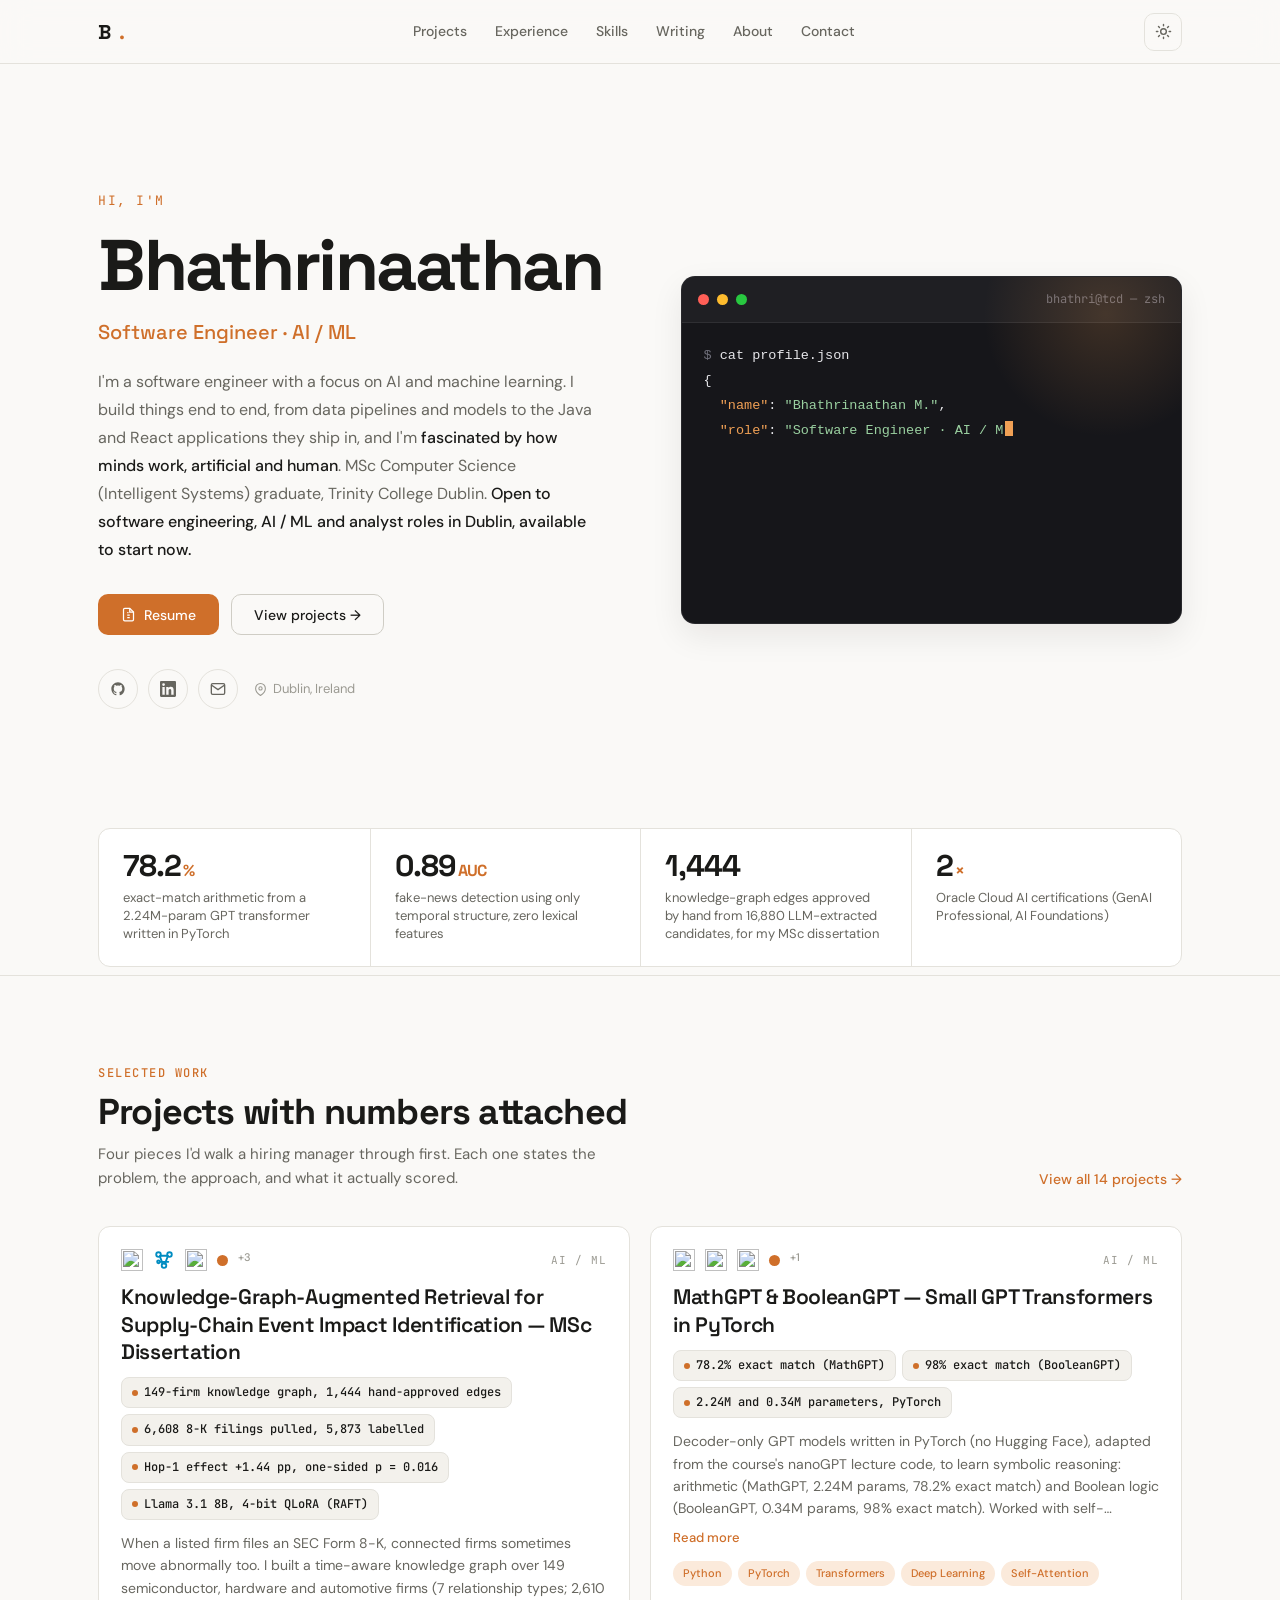
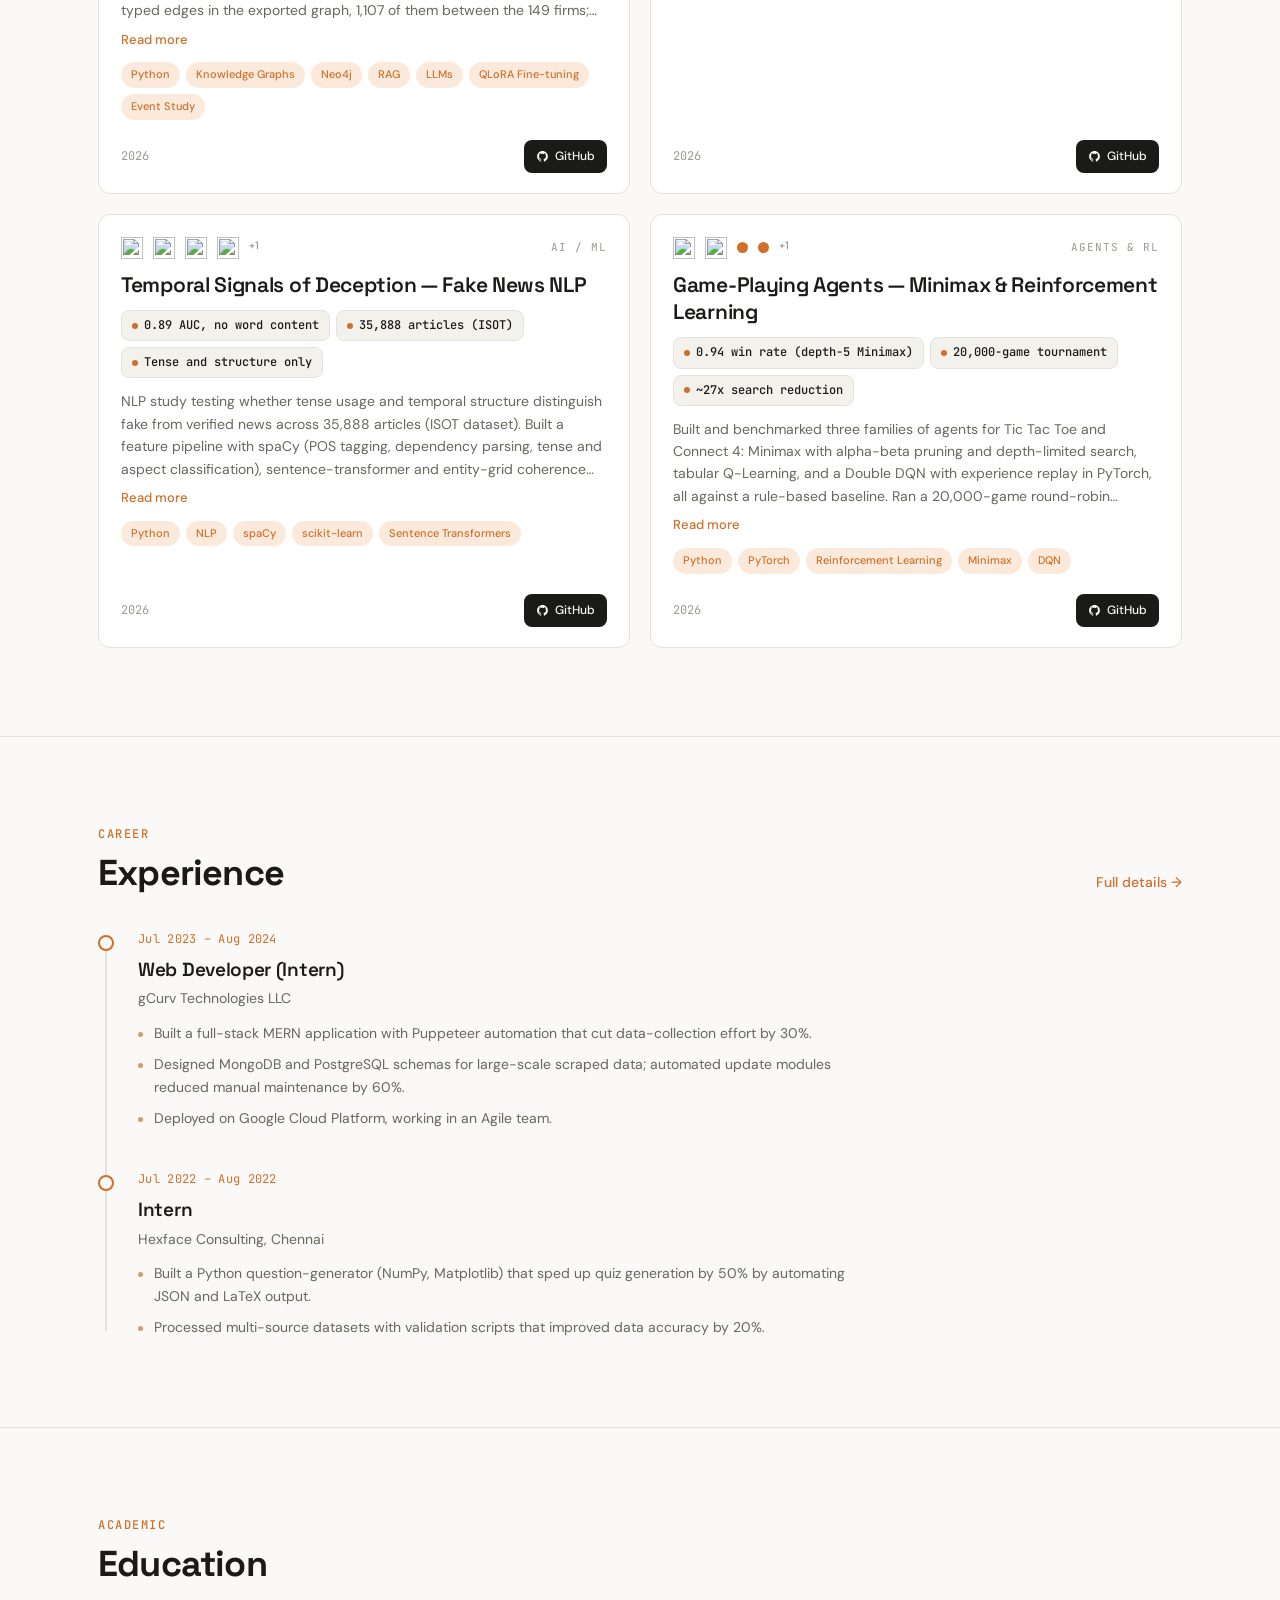
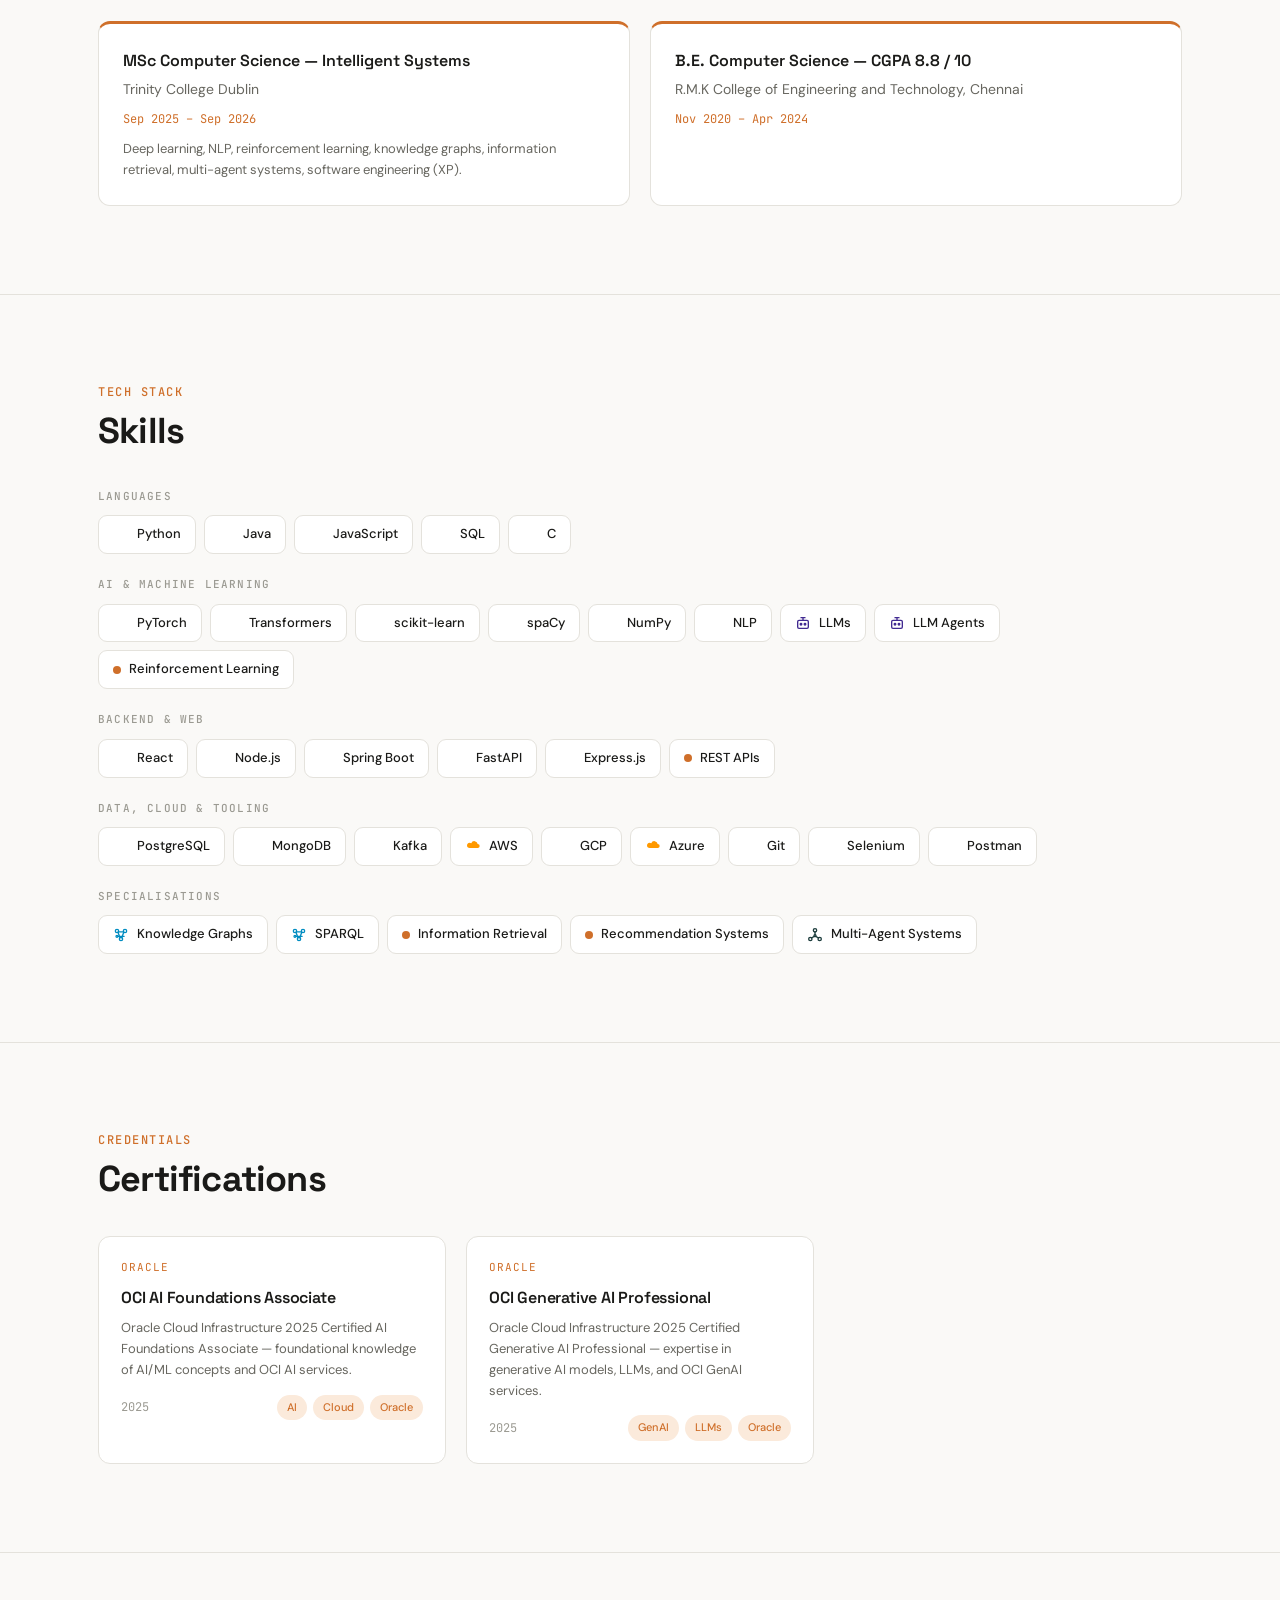
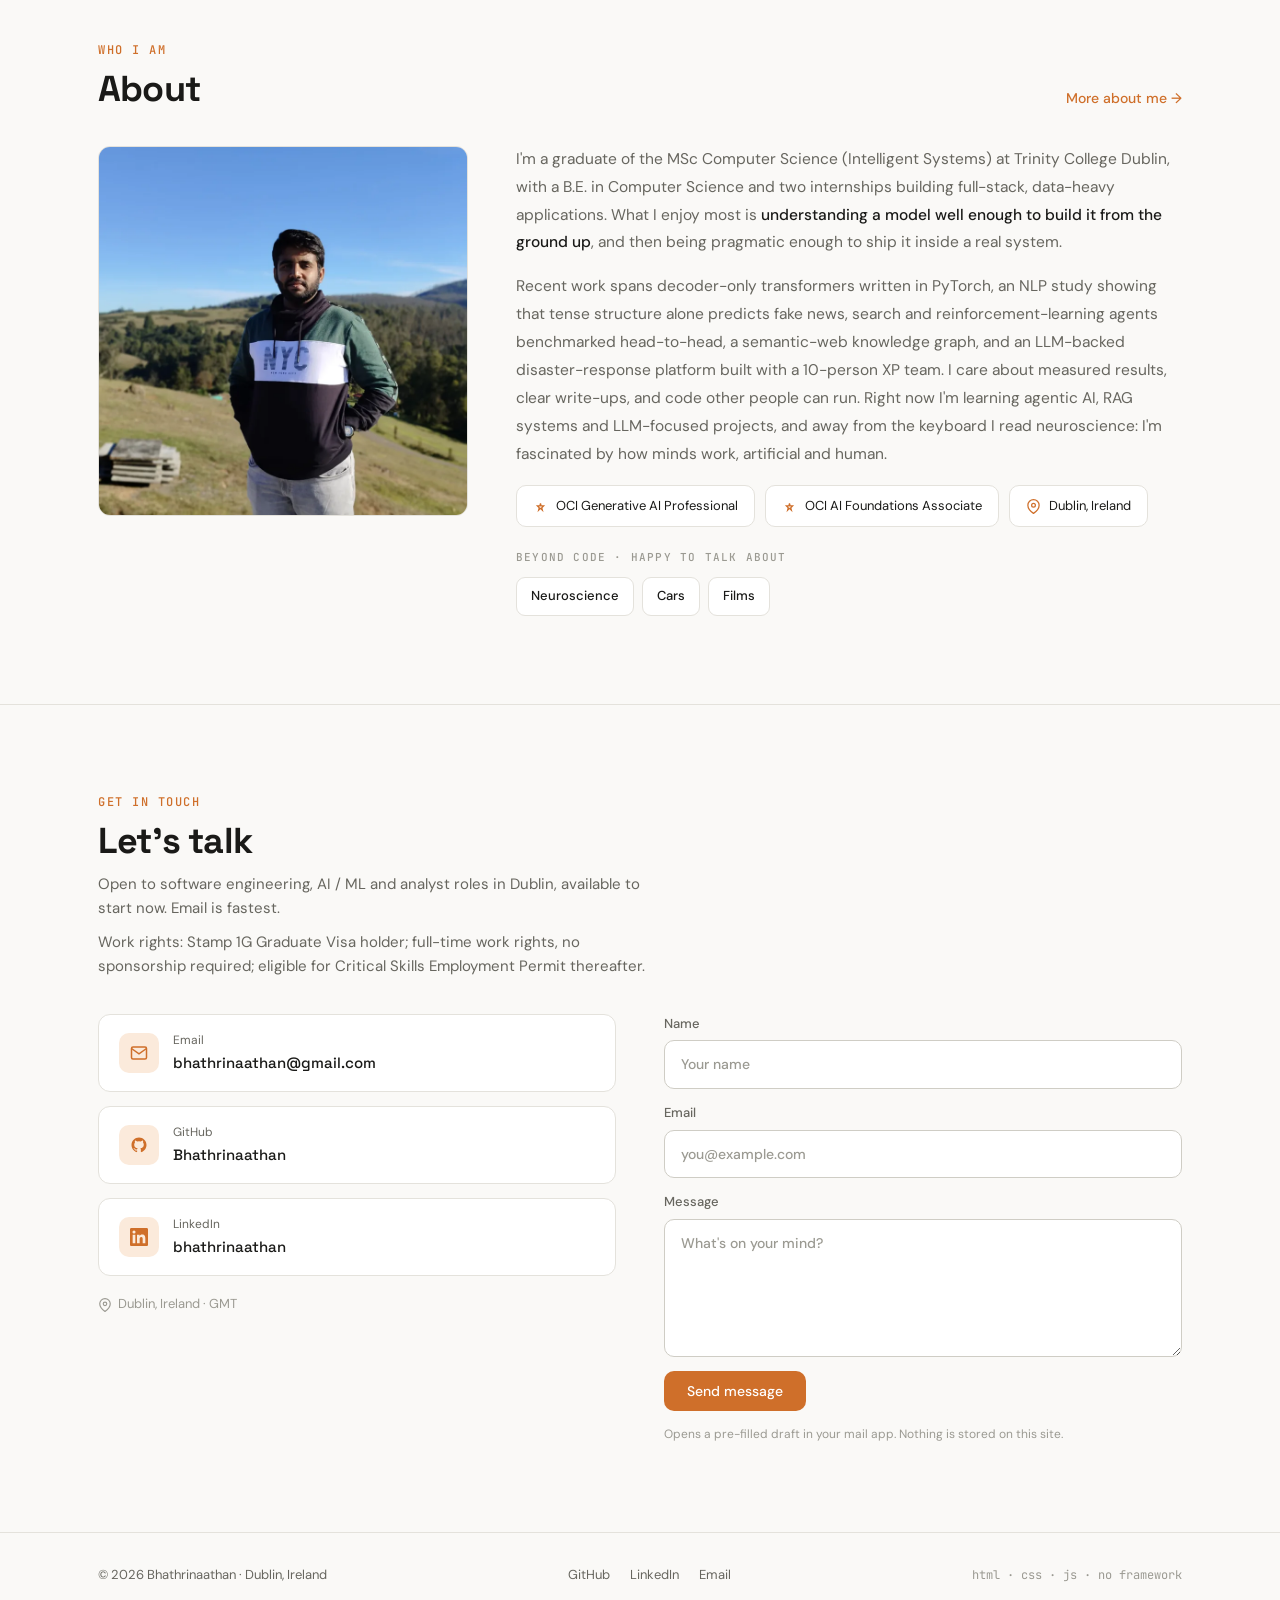
==== commit c0a54b46: "Update resume link in index.html" ====
--- a/index.html
+++ b/index.html
@@ -89,7 +89,7 @@
         <strong>Open to software engineering, AI / ML and analyst roles in Dublin, available to start now.</strong>
       </p>
       <div class="hero-buttons fade-up">
-        <a href="https://drive.google.com/file/d/1BozSdoSjn7f3iQ7NVJr0wgcJo_wUBNPD/view?usp=sharing" target="_blank" rel="noopener" class="btn btn-primary">
+        <a href="https://drive.google.com/file/d/1ycYWXiBzAONHrQ6JBSbjgnytAk_mqtHF/view?usp=sharing" target="_blank" rel="noopener" class="btn btn-primary">
           <svg fill="none" stroke="currentColor" stroke-width="2" viewBox="0 0 24 24" aria-hidden="true"><path d="M14 2H6a2 2 0 00-2 2v16a2 2 0 002 2h12a2 2 0 002-2V8z"/><path d="M14 2v6h6"/><path d="M10 13h4M10 17h4M10 9h2"/></svg>
           Resume
         </a>
